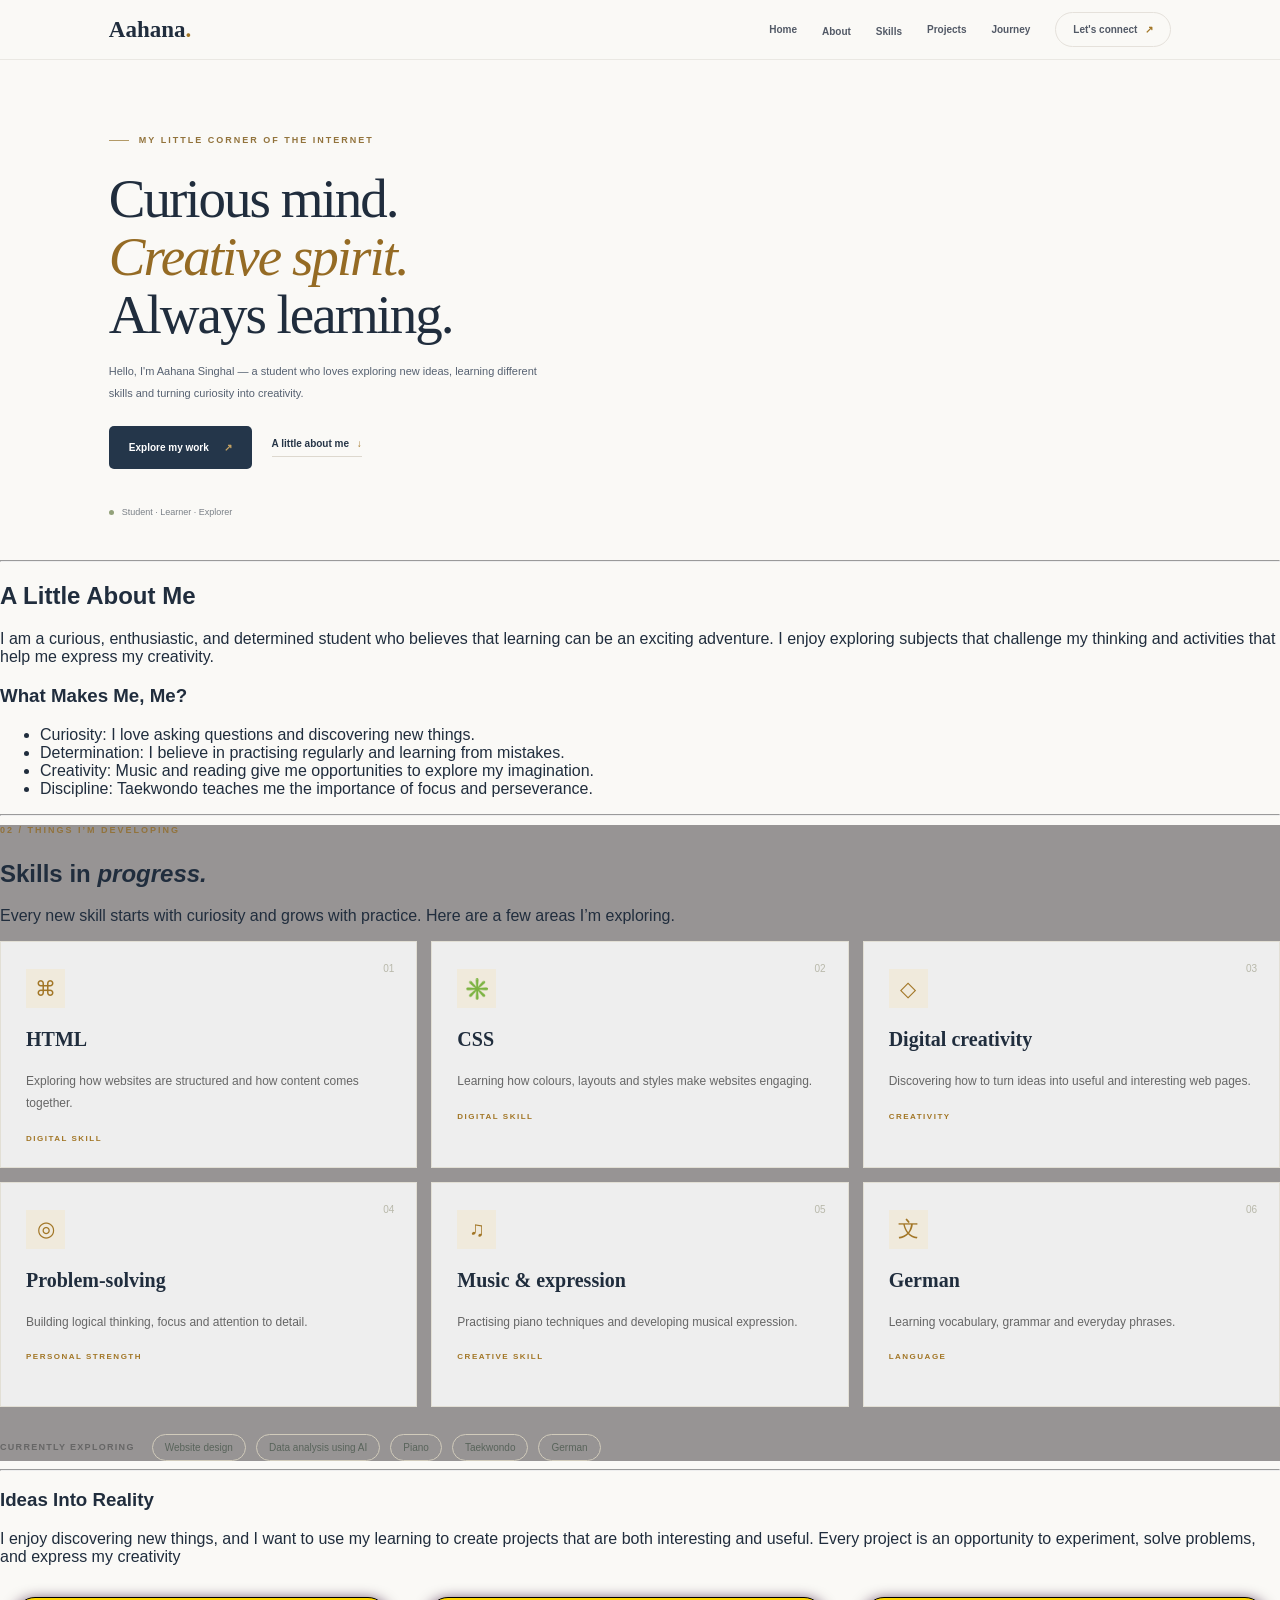
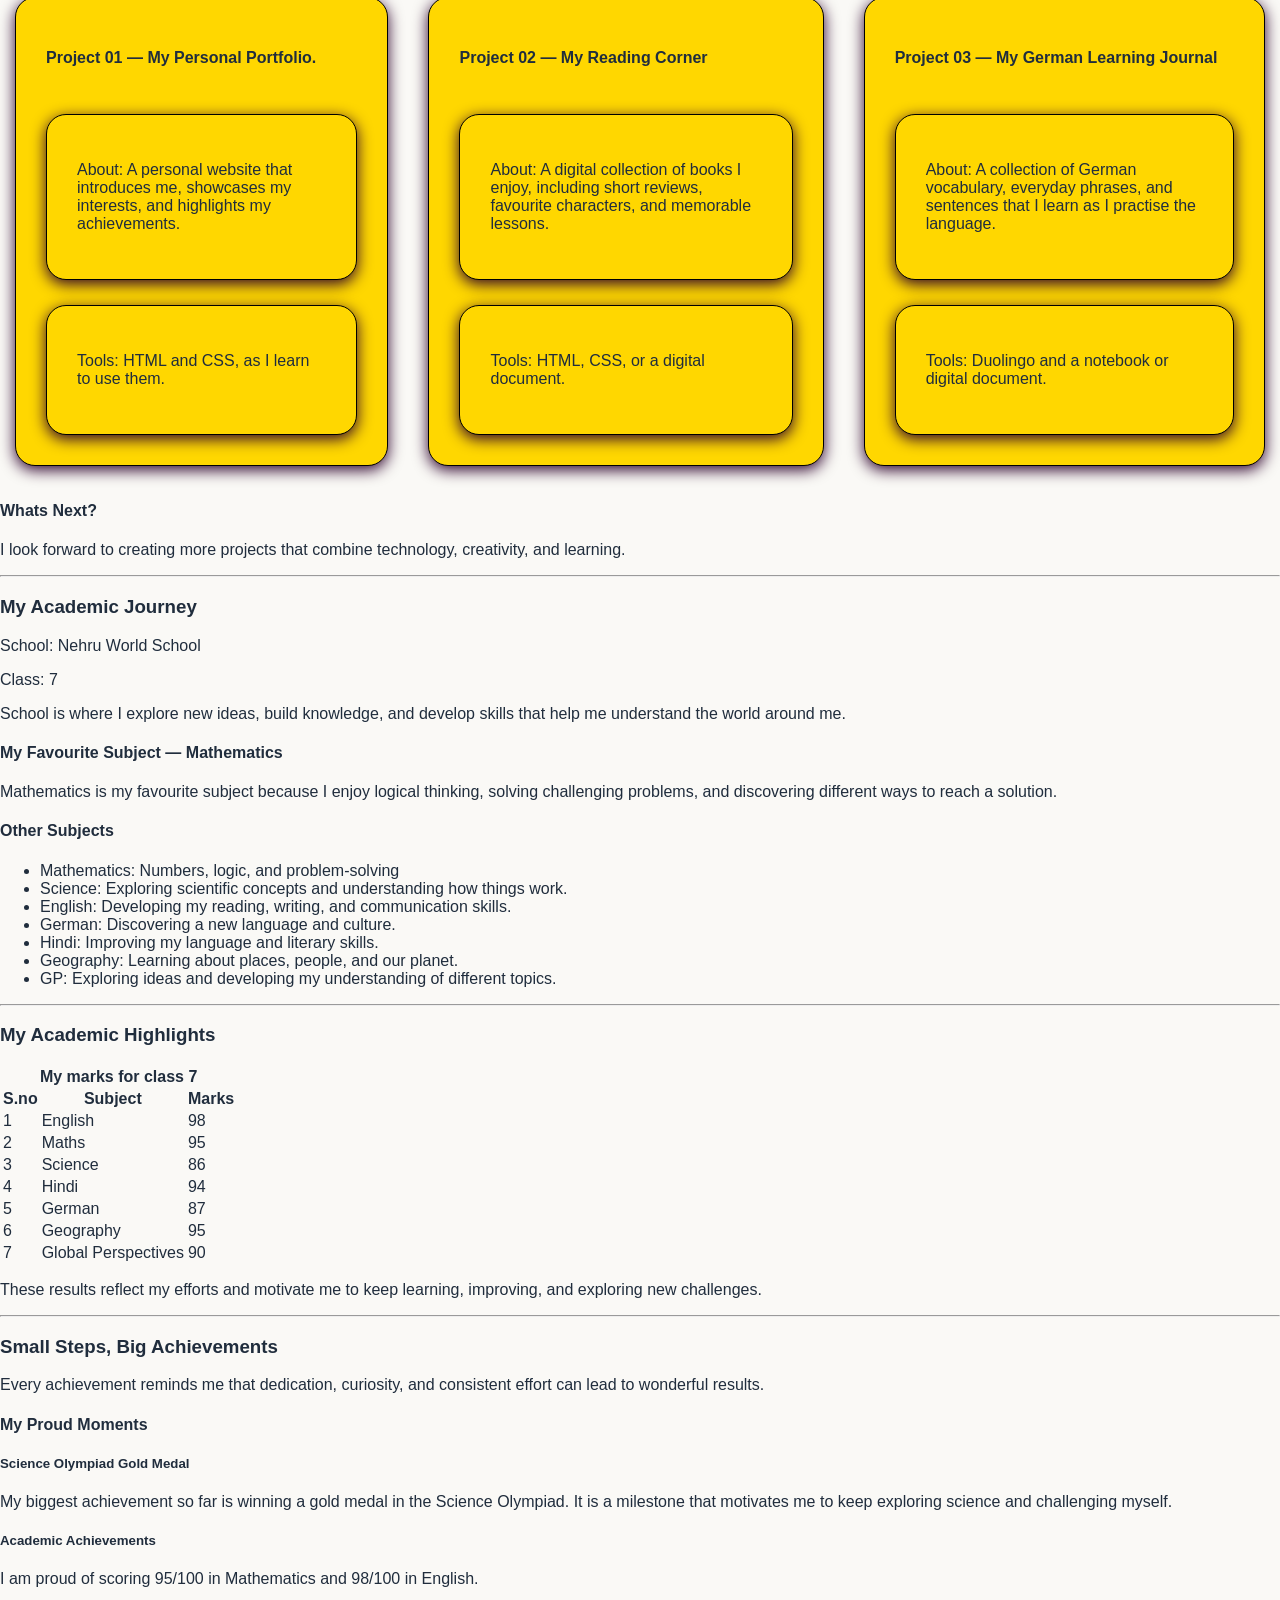
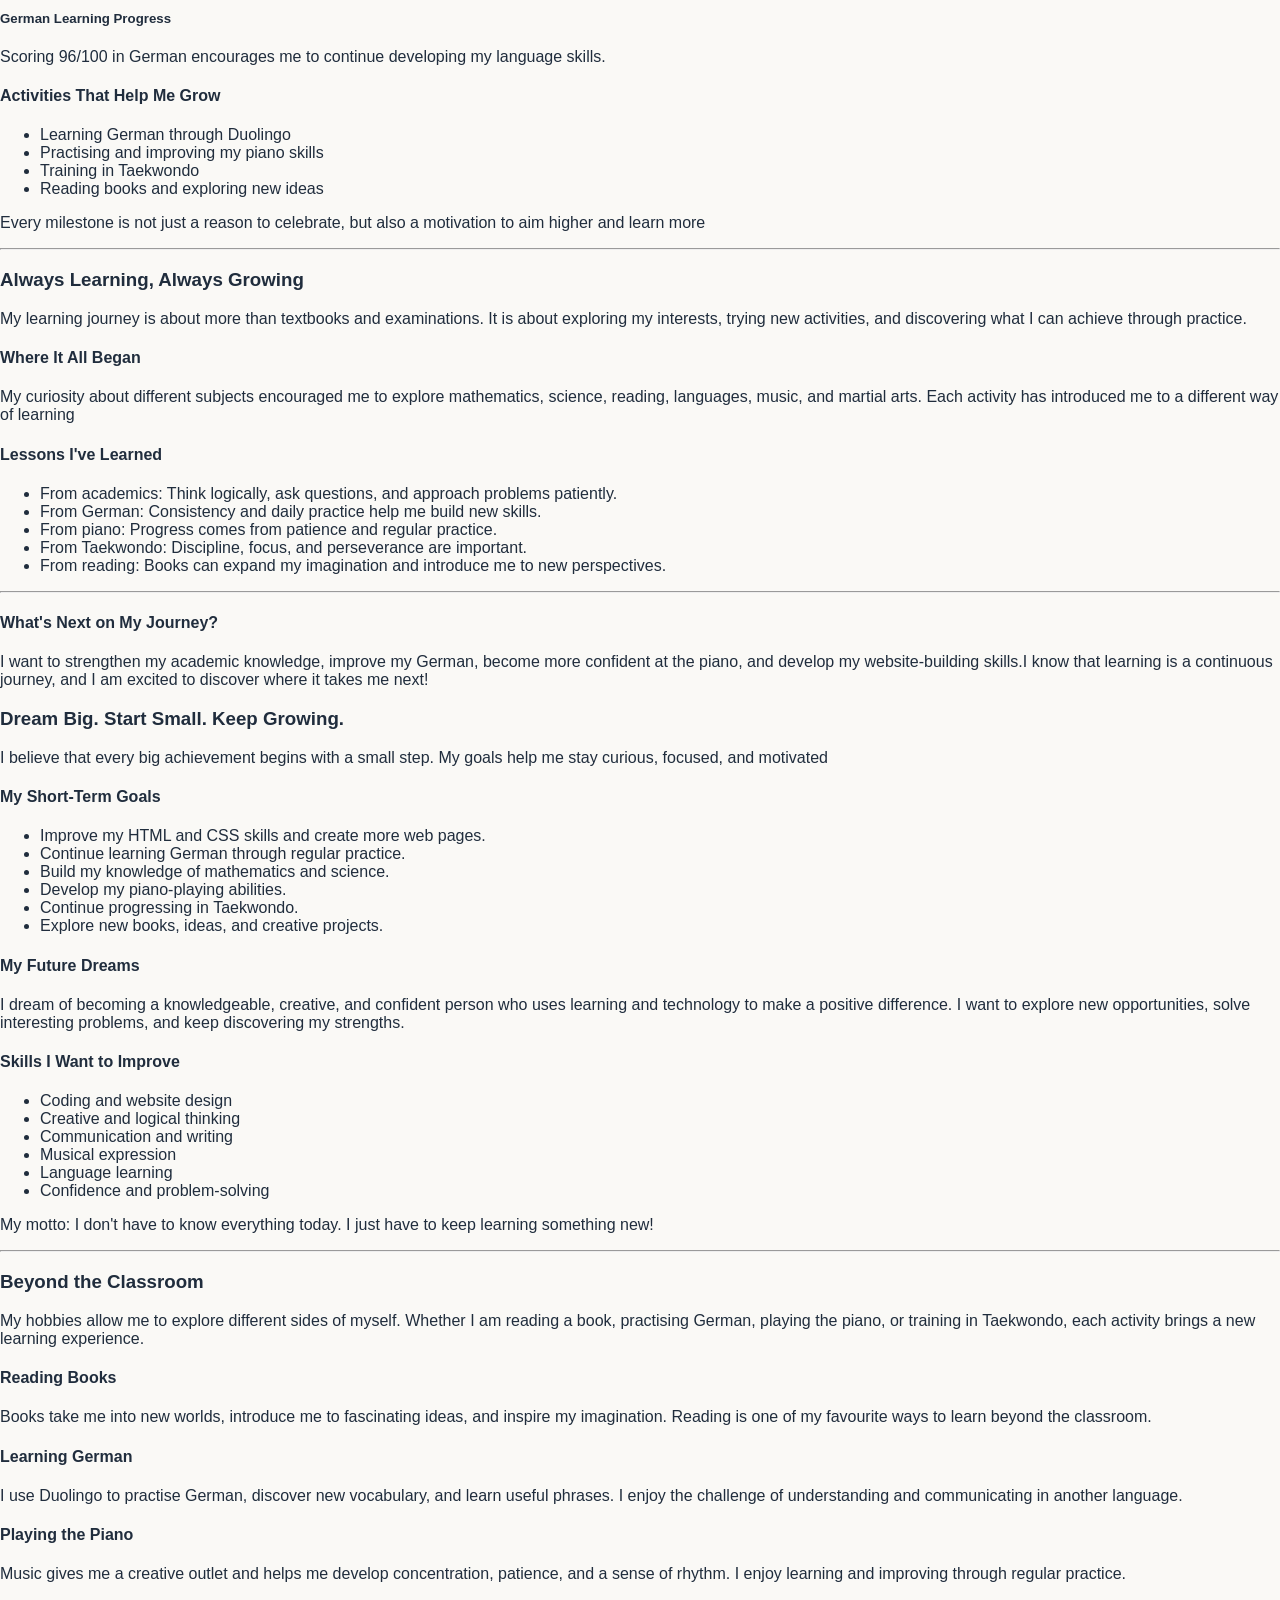
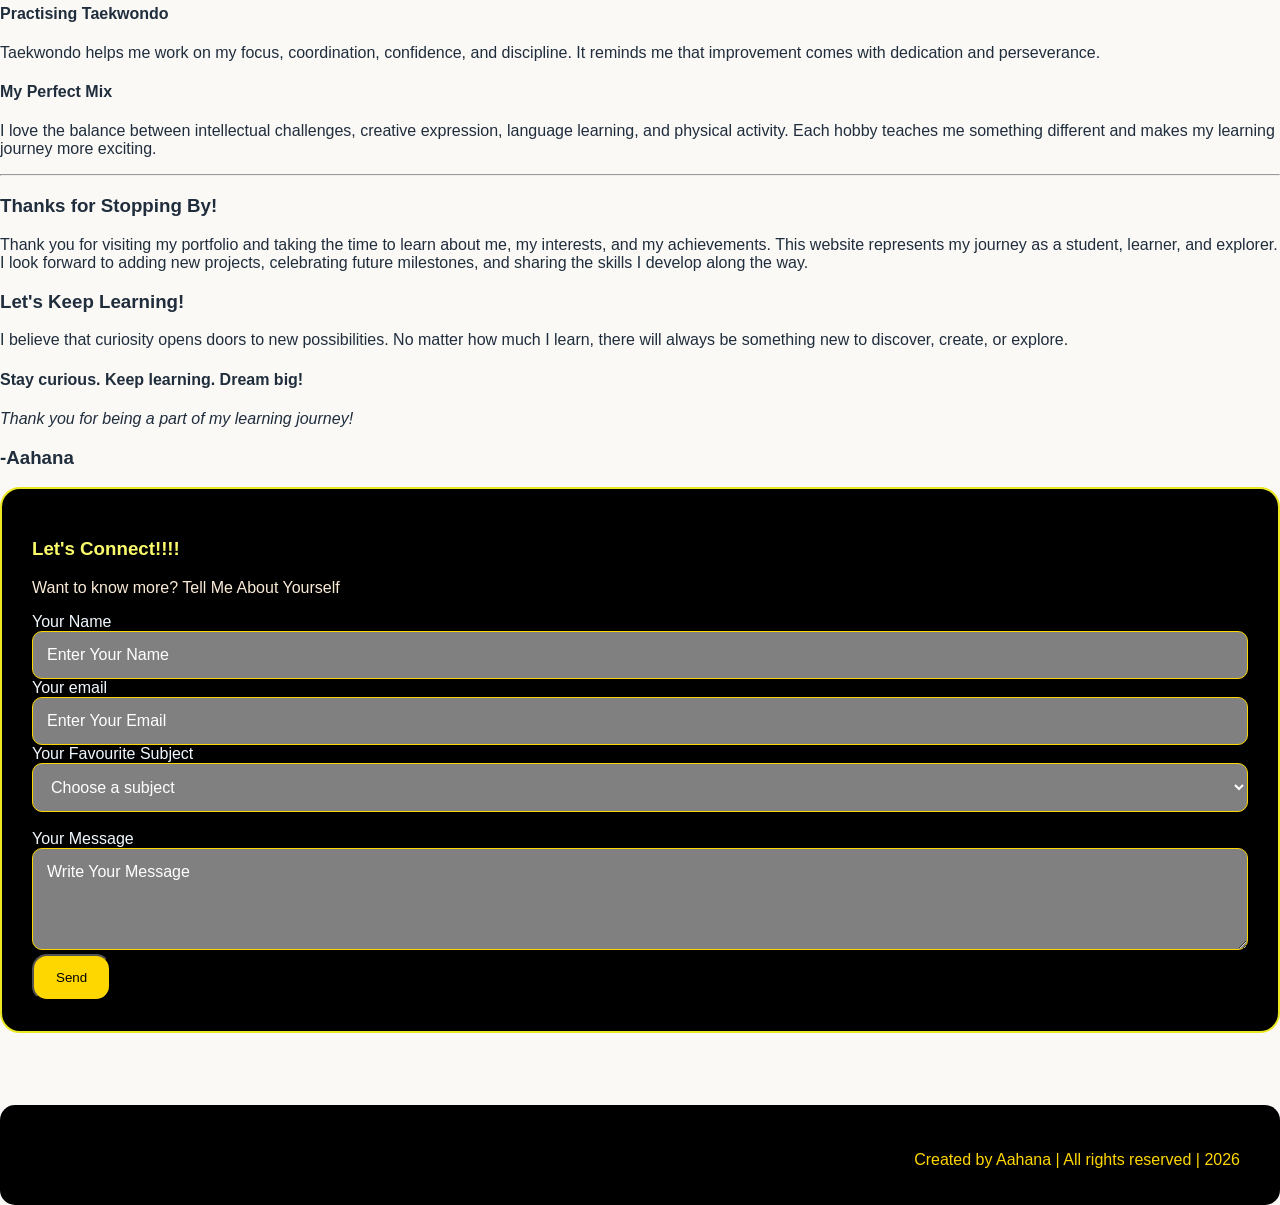
==== index.html @ a73685f1 "-" ====
<!DOCTYPE html>
<html lang="en">
 <head>
  <meta charset="utf-8"/>
  <meta content="width=device-width, initial-scale=1.0" name="viewport"/>
  <title>
   My Portfolio
  </title>
  <link href="style.css" rel="stylesheet"/>
 </head>
 <body>
  <!-- ================= NAVBAR ================= -->
  <nav class="navbar">
    <div class="navbar-name">Aahana<span>.</span></div>

    <div class="navbar-links">
      <a href="#home">Home</a>

      <!-- About dropdown -->
      <div class="dropdown">
        <a href="#about" class="dropbtn">About</a>
        <div class="dropdown-content">
          <a href="#about">About Me</a>
          <a href="#school">My School</a>
          <a href="#hobbies">My Hobbies</a>
        </div>
      </div>

      <!-- Skills dropdown -->
      <div class="dropdown">
        <a href="#skills" class="dropbtn">Skills</a>
        <div class="dropdown-content">
          <a href="#skills">My Skills</a>
          <a href="#marks">My Marks</a>
          <a href="#achievements">Achievements</a>
          <a href="#journey">My Journey</a>
        </div>
      </div>

      <a href="#projects">Projects</a>
      <a href="#journey">Journey</a>
      <a href="#contact" class="connect-btn">Let's connect <span>↗</span></a>
    </div>
  </nav>

  <!-- ================= HERO SECTION ================= -->
  <section class="hero" id="home">
    <!-- Hero section left: introduction and buttons -->
    <div class="hero-content">
      <div class="eyebrow"><span class="line"></span> MY LITTLE CORNER OF THE INTERNET</div>
      <h1>Curious mind.<br><span>Creative spirit.</span><br>Always learning.</h1>
      <p class="intro-text">Hello, I'm Aahana Singhal — a student who loves exploring new ideas, learning different skills and turning curiosity into creativity.</p>
      <div class="hero-buttons">
        <a href="#projects" class="primary-btn">Explore my work <span>↗</span></a>
        <a href="#about" class="secondary-btn">A little about me <span>↓</span></a>
      </div>
      <div class="hero-footer"><span class="green-dot"></span> Student · Learner · Explorer</div>
    </div>

    <!-- Hero section right: decorative orbital graphic 
    <div class="hero-graphic" aria-label="Decorative learning and creativity graphic">
      <div class="orbit orbit-one"></div>
      <div class="orbit orbit-two"></div>
      <div class="orbit orbit-three"></div>
      <div class="center-circle"><span class="letter">A</span><span class="circle-caption">LEARN · CREATE · GROW</span></div>
      <span class="star star-one">✳</span><span class="star star-two">✧</span>
      <span class="star star-three">✦</span><span class="star star-four">✳</span>
      <div class="floating-label label-one">Stay curious</div>
      <div class="floating-label label-two">Ideas in progress ↗</div>
    </div>-->
  </section>
  <hr/>

  <!--about-->
  <span id="about">
  </span>
  <div class="about me">
   <h2>
    A Little About Me
   </h2>
   <p>
    I am a curious, enthusiastic, and determined student who believes that learning can be an exciting adventure. I enjoy exploring subjects that challenge my thinking and activities that help me express my creativity.
   </p>
   <h3>
    What Makes Me, Me?
   </h3>
   <ul>
    <li>
     Curiosity: I love asking questions and discovering new things.
    </li>
    <li>
     Determination: I believe in practising regularly and learning from mistakes.
    </li>
    <li>
     Creativity: Music and reading give me opportunities to explore my imagination.
    </li>
    <li>
     Discipline: Taekwondo teaches me the importance of focus and perseverance.
    </li>
   </ul>
  </div>
  <hr/>
  <!--  New Skills Part  -->
  <section class="section section-soft" id="skills">
   <div class="container">
    <div class="section-heading">
     <p class="eyebrow">
      02 / THINGS I’M DEVELOPING
     </p>
     <h2>
      Skills in
      <em>
       progress.
      </em>
     </h2>
     <p class="section-intro">
      Every new skill starts with curiosity and grows with practice. Here are a few areas I’m exploring.
     </p>
    </div>
    <div class="skill-grid">
     <article class="skill-card">
      <span class="card-number">
       01
      </span>
      <div class="skill-icon">
       ⌘
      </div>
      <h3>
       HTML
      </h3>
      <p>
       Exploring how websites are structured and how content comes together.
      </p>
      <span class="card-tag">
       DIGITAL SKILL
      </span>
     </article>
     <article class="skill-card">
      <span class="card-number">
       02
      </span>
      <div class="skill-icon">
       ✳️
      </div>
      <h3>
       CSS
      </h3>
      <p>
       Learning how colours, layouts and styles make websites engaging.
      </p>
      <span class="card-tag">
       DIGITAL SKILL
      </span>
     </article>
     <article class="skill-card">
      <span class="card-number">
       03
      </span>
      <div class="skill-icon">
       ◇
      </div>
      <h3>
       Digital creativity
      </h3>
      <p>
       Discovering how to turn ideas into useful and interesting web pages.
      </p>
      <span class="card-tag">
       CREATIVITY
      </span>
     </article>
     <article class="skill-card">
      <span class="card-number">
       04
      </span>
      <div class="skill-icon">
       ◎
      </div>
      <h3>
       Problem-solving
      </h3>
      <p>
       Building logical thinking, focus and attention to detail.
      </p>
      <span class="card-tag">
       PERSONAL STRENGTH
      </span>
     </article>
     <article class="skill-card">
      <span class="card-number">
       05
      </span>
      <div class="skill-icon">
       ♫
      </div>
      <h3>
       Music &amp; expression
      </h3>
      <p>
       Practising piano techniques and developing musical expression.
      </p>
      <span class="card-tag">
       CREATIVE SKILL
      </span>
     </article>
     <article class="skill-card">
      <span class="card-number">
       06
      </span>
      <div class="skill-icon">
       文
      </div>
      <h3>
       German
      </h3>
      <p>
       Learning vocabulary, grammar and everyday phrases.
      </p>
      <span class="card-tag">
       LANGUAGE
      </span>
     </article>
    </div>
    <div class="currently-learning">
     <span class="learning-label">
      CURRENTLY EXPLORING
     </span>
     <span>
      Website design
     </span>
     <span>
      Data analysis using AI
     </span>
     <span>
      Piano
     </span>
     <span>
      Taekwondo
     </span>
     <span>
      German
     </span>
    </div>
   </div>
  </section>
  <hr/>
  <!--projects-->
  <span id="projects">
  </span>
  <h3>
   Ideas Into Reality
  </h3>
  <p>
   I enjoy discovering new things, and I want to use my learning to create projects that are both interesting and useful. Every project is an opportunity to experiment, solve problems, and express my creativity
  </p>
  <section class="cards">
   <div class="card">
    <h4>
     Project 01 — My Personal Portfolio.
    </h4>
    <div class="card">
     <p>
      About: A personal website that introduces me, showcases my interests, and highlights my achievements.
     </p>
    </div>
    <div class="card">
     <p>
      Tools: HTML and CSS, as I learn to use them.
     </p>
    </div>
   </div>
   <div class="card">
    <h4>
     Project 02 — My Reading Corner
    </h4>
    <div class="card">
     <p>
      About: A digital collection of books I enjoy, including short reviews, favourite characters, and memorable lessons.
     </p>
    </div>
    <div class="card">
     <p>
      Tools: HTML, CSS, or a digital document.
     </p>
    </div>
   </div>
   <div class="card">
    <h4>
     Project 03 — My German Learning Journal
    </h4>
    <div class="card">
     <p>
      About: A collection of German vocabulary, everyday phrases, and sentences that I learn as I practise the language.
     </p>
    </div>
    <div class="card">
     <p>
      Tools: Duolingo and a notebook or digital document.
     </p>
    </div>
   </div>
  </section>
  <h4>
   Whats Next?
  </h4>
  <p>
   I look forward to creating more projects that combine technology, creativity, and learning.
  </p>
  <hr/>
  <!--academics-->
  <span id="school">
  </span>
  <h3>
   My Academic Journey
  </h3>
  <p>
   School: Nehru World School
  </p>
  <p>
   Class: 7
  </p>
  <p>
   School is where I explore new ideas, build knowledge, and develop skills that help me understand the world around me.
  </p>
  <h4>
   My Favourite Subject — Mathematics
  </h4>
  <p>
   Mathematics is my favourite subject because I enjoy logical thinking, solving challenging problems, and discovering different ways to reach a solution.
  </p>
  <h4>
   Other Subjects
  </h4>
  <ul>
   <li>
    Mathematics: Numbers, logic, and problem-solving
   </li>
   <li>
    Science: Exploring scientific concepts and understanding how things work.
   </li>
   <li>
    English: Developing my reading, writing, and communication skills.
   </li>
   <li>
    German: Discovering a new language and culture.
   </li>
   <li>
    Hindi: Improving my language and literary skills.
   </li>
   <li>
    Geography: Learning about places, people, and our planet.
   </li>
   <li>
    GP: Exploring ideas and developing my understanding of different topics.
   </li>
  </ul>
  <hr/>
  <!-- My marks table-->
  <span id="marks">
  </span>
  <h3>
   My Academic Highlights
  </h3>
  <table *border*="50">
   <tr>
    <th colspan="3">
     My marks for class 7
    </th>
   </tr>
   <tr>
    <th>
     S.no
    </th>
    <th>
     Subject
    </th>
    <th>
     Marks
    </th>
   </tr>
   <tr>
    <td>
     1
    </td>
    <td>
     English
    </td>
    <td>
     98
    </td>
   </tr>
   <tr>
    <td>
     2
    </td>
    <td>
     Maths
    </td>
    <td>
     95
    </td>
   </tr>
   <tr>
    <td>
     3
    </td>
    <td>
     Science
    </td>
    <td>
     86
    </td>
   </tr>
   <tr>
    <td>
     4
    </td>
    <td>
     Hindi
    </td>
    <td>
     94
    </td>
   </tr>
   <tr>
    <td>
     5
    </td>
    <td>
     German
    </td>
    <td>
     87
    </td>
   </tr>
   <tr>
    <td>
     6
    </td>
    <td>
     Geography
    </td>
    <td>
     95
    </td>
   </tr>
   <tr>
    <td>
     7
    </td>
    <td>
     Global Perspectives
    </td>
    <td>
     90
    </td>
   </tr>
  </table>
  <p>
   These results reflect my efforts and motivate me to keep learning, improving, and exploring new challenges.
  </p>
  <hr/>
  <!--achievments-->
  <div class="achievement">
   <span id="achievements">
   </span>
   <h3>
    Small Steps, Big Achievements
   </h3>
   <p>
    Every achievement reminds me that dedication, curiosity, and consistent effort can lead to wonderful results.
   </p>
   <h4>
    My Proud Moments
   </h4>
   <h5>
    Science Olympiad Gold Medal
   </h5>
   <p>
    My biggest achievement so far is winning a gold medal in the Science Olympiad. It is a milestone that motivates me to keep exploring science and challenging myself.
   </p>
   <h5>
    Academic Achievements
   </h5>
   <p>
    I am proud of scoring 95/100 in Mathematics and 98/100 in English.
   </p>
   <h5>
    German Learning Progress
   </h5>
   <p>
    Scoring 96/100 in German encourages me to continue developing my language skills.
   </p>
   <h4>
    Activities That Help Me Grow
   </h4>
   <ul>
    <li>
     Learning German through Duolingo
    </li>
    <li>
     Practising and improving my piano skills
    </li>
    <li>
     Training in Taekwondo
    </li>
    <li>
     Reading books and exploring new ideas
    </li>
   </ul>
   <p>
    Every milestone is not just a reason to celebrate, but also a motivation to aim higher and learn more
   </p>
  </div>
  <hr/>
  <!--journey-->
  <span id="journey">
  </span>
  <h3>
   Always Learning, Always Growing
  </h3>
  <p>
   My learning journey is about more than textbooks and examinations. It is about exploring my interests, trying new activities, and discovering what I can achieve through practice.
  </p>
  <h4>
   Where It All Began
  </h4>
  <p>
   My curiosity about different subjects encouraged me to explore mathematics, science, reading, languages, music, and martial arts. Each activity has introduced me to a different way of learning
  </p>
  <h4>
   Lessons I've Learned
  </h4>
  <ul>
   <li>
    From academics: Think logically, ask questions, and approach problems patiently.
   </li>
   <li>
    From German: Consistency and daily practice help me build new skills.
   </li>
   <li>
    From piano: Progress comes from patience and regular practice.
   </li>
   <li>
    From Taekwondo: Discipline, focus, and perseverance are important.
   </li>
   <li>
    From reading: Books can expand my imagination and introduce me to new perspectives.
   </li>
  </ul>
  <hr/>
  <!--goals-->
  <span id="goals">
  </span>
  <h4>
   What's Next on My Journey?
  </h4>
  <p>
   I want to strengthen my academic knowledge, improve my German, become more confident at the piano, and develop my website-building skills.I know that learning is a continuous journey, and I am excited to discover where it takes me next!
  </p>
  <h3>
   Dream Big. Start Small. Keep Growing.
  </h3>
  <p>
   I believe that every big achievement begins with a small step. My goals help me stay curious, focused, and motivated
  </p>
  <h4>
   My Short-Term Goals
  </h4>
  <ul>
   <li>
    Improve my HTML and CSS skills and create more web pages.
   </li>
   <li>
    Continue learning German through regular practice.
   </li>
   <li>
    Build my knowledge of mathematics and science.
   </li>
   <li>
    Develop my piano-playing abilities.
   </li>
   <li>
    Continue progressing in Taekwondo.
   </li>
   <li>
    Explore new books, ideas, and creative projects.
   </li>
  </ul>
  <h4>
   My Future Dreams
  </h4>
  <p>
   I dream of becoming a knowledgeable, creative, and confident person who uses learning and technology to make a positive difference. I want to explore new opportunities, solve interesting problems, and keep discovering my strengths.
  </p>
  <h4>
   Skills I Want to Improve
  </h4>
  <ul>
   <li>
    Coding and website design
   </li>
   <li>
    Creative and logical thinking
   </li>
   <li>
    Communication and writing
   </li>
   <li>
    Musical expression
   </li>
   <li>
    Language learning
   </li>
   <li>
    Confidence and problem-solving
   </li>
  </ul>
  <p>
   My motto: I don't have to know everything today. I just have to keep learning something new!
  </p>
  <hr/>
  <!--hobbies-->
  <span id="hobbies">
  </span>
  <h3>
   Beyond the Classroom
  </h3>
  <p>
   My hobbies allow me to explore different sides of myself. Whether I am reading a book, practising German, playing the piano, or training in Taekwondo, each activity brings a new learning experience.
  </p>
  <h4>
   Reading Books
  </h4>
  <p>
   Books take me into new worlds, introduce me to fascinating ideas, and inspire my imagination. Reading is one of my favourite ways to learn beyond the classroom.
  </p>
  <h4>
   Learning German
  </h4>
  <p>
   I use Duolingo to practise German, discover new vocabulary, and learn useful phrases. I enjoy the challenge of understanding and communicating in another language.
  </p>
  <h4>
   Playing the Piano
  </h4>
  <p>
   Music gives me a creative outlet and helps me develop concentration, patience, and a sense of rhythm. I enjoy learning and improving through regular practice.
  </p>
  <h4>
   Practising Taekwondo
  </h4>
  <p>
   Taekwondo helps me work on my focus, coordination, confidence, and discipline. It reminds me that improvement comes with dedication and perseverance.
  </p>
  <h4>
   My Perfect Mix
  </h4>
  <p>
   I love the balance between intellectual challenges, creative expression, language learning, and physical activity. Each hobby teaches me something different and makes my learning journey more exciting.
  </p>
  <hr/>
  <!--thanks-->
  <h3>
   Thanks for Stopping By!
  </h3>
  <p>
   Thank you for visiting my portfolio and taking the time to learn about me, my interests, and my achievements.

This website represents my journey as a student, learner, and explorer. I look forward to adding new projects, celebrating future milestones, and sharing the skills I develop along the way.
  </p>
  <h3>
   Let's Keep Learning!
  </h3>
  <p>
   I believe that curiosity opens doors to new possibilities. No matter how much I learn, there will always be something new to discover, create, or explore.
  </p>
  <h4>
   Stay curious. Keep learning. Dream big!
  </h4>
  <p>
   <i>
    Thank you for being a part of my learning journey!
   </i>
  </p>
  <h3>
   <b>
    -Aahana
   </b>
  </h3>
  <!--

\=====================================

Contacts

\=====================================

\-->
  <section class="contact" id="contact">
   <h3>
    Let's Connect!!!!
   </h3>
   <p>
    Want to know more? Tell Me About Yourself
   </p>
   <form id="contact-form">
    <label for="name">
     Your Name
    </label>
    <input id="name" name="name" placeholder="Enter Your Name" required="" type="text"/>
    <label for="email">
     Your email
    </label>
    <input id="email" name="email" placeholder="Enter Your Email" required="" type="email"/>
    <label for="subject">
     Your Favourite Subject
    </label>
    <select id="subject" name="subject" required="">
     <option value="">
      Choose a subject
     </option>
     <option value="maths">
      Maths
     </option>
     <option value="science">
      Science
     </option>
     <option value="history">
      History
     </option>
     <option value="english">
      English
     </option>
    </select>
    <br/>
    <br/>
    <label for="message">
     Your Message
    </label>
    <textarea id="message" name="message" placeholder="Write Your Message" required="" rows="4"></textarea>
    <button type="submit">
     Send
    </button>
   </form>
  </section>
  <br/>
  <br/>
  <br/>
  <br/>
  <footer class="site-footer">
   <hr color="black"/>
   <p>
    Created by Aahana | All rights reserved | 2026
   </p>
  </footer>
 </body>
</html>
---- style.css ----
/* =========================================
   1. ROOT VARIABLES
   Used throughout the website
   ========================================= */
:root {
    --paper-deep: #979494;
    --white: #eeeeee;
    --gold: #a27626;
    --muted: #666666;
    --serif: Georgia, serif;
}

/* =========================================
   2. GENERAL PAGE STYLING
   HTML: <body>
   ========================================= */
* { box-sizing: border-box; }
html { scroll-behavior: smooth; }
body {
    margin: 0;
    background-color: #faf9f6;
    color: #202d3d;
    font-family: Arial, sans-serif;
}

/* =========================================
   3. NAVBAR
   HTML: <nav class="navbar">
   ========================================= */
.navbar {
    height: 60px;
    padding: 0 8.5%;
    display: flex;
    align-items: center;
    justify-content: space-between;
    background: #faf9f6;
    border-bottom: 1px solid #eae8e3;
    position: sticky;
    top: 0;
    z-index: 1000;
}

.navbar-name {
    color: #202d3d;
    font-family: Georgia, serif;
    font-size: 23px;
    font-weight: bold;
}
.navbar-name span { color: var(--gold); }
.navbar-links {
    display: flex;
    align-items: center;
    gap: 25px;
}
.navbar-links a {
    color: #525966;
    font-size: 10px;
    font-weight: bold;
    text-decoration: none;
    transition: color .3s ease;
}
.navbar-links a:hover { color: var(--gold); }
.connect-btn {
    border: 1px solid #e5e1db;
    padding: 11px 17px;
    border-radius: 30px;
}
.connect-btn span { color: var(--gold); margin-left: 5px; }

/* =========================================
   4. DROPDOWN MENU
   HTML: <div class="dropdown"> inside navbar
   ========================================= */
.dropdown { position: relative; }
.dropdown-content {
    display: none;
    position: absolute;
    top: 100%;
    left: 0;
    min-width: 160px;
    background: #faf9f6;
    color: #525966;
    border: 1px solid #e5e1db;
    border-radius: 10px;
    box-shadow: 0 8px 20px rgba(20, 30, 40, .08);
    z-index: 1001;
    text-align: left;
    overflow: hidden;
}
.dropdown-content a {
    display: block;
    padding: 10px 14px;
    color: #525966;
    white-space: nowrap;
    text-decoration: none;
}
.dropdown:hover .dropdown-content,
.dropdown:focus-within .dropdown-content { display: block; }
.dropdown-content a:hover { background: #eeeae2; color: #202d3d; }

/* =========================================
   5. HERO SECTION - LEFT CONTENT
   HTML: <section class="hero"> / .hero-content
   ========================================= */
.hero {
    min-height: 395px;
    padding: 75px 8.5% 35px;
    display: flex;
    align-items: center;
    justify-content: space-between;
    gap: 50px;
}
.hero-content { flex: 1; max-width: 510px; }
.eyebrow {
    display: flex;
    align-items: center;
    gap: 10px;
    margin-bottom: 25px;
    color: #92733c;
    font-size: 9px;
    font-weight: bold;
    letter-spacing: 2px;
}
.line { width: 20px; height: 1px; background: #b39a67; }
.hero h1 {
    margin: 0 0 17px;
    font-family: Georgia, serif;
    font-size: clamp(38px, 5vw, 55px);
    line-height: 1.05;
    letter-spacing: -2px;
    font-weight: normal;
}
.hero h1 span { color: #956b24; font-style: italic; }
.intro-text { max-width: 430px; color: #566171; font-size: 11px; line-height: 2; }
.hero-buttons { display: flex; align-items: center; gap: 20px; margin-top: 22px; }
.primary-btn {
    display: inline-block;
    padding: 16px 20px;
    background: #24364a;
    color: white;
    text-decoration: none;
    border-radius: 5px;
    font-size: 10px;
    font-weight: bold;
    transition: transform .3s ease;
}
.primary-btn:hover { transform: translateY(-3px); }
.primary-btn span { color: #c6a363; margin-left: 12px; }
.secondary-btn {
    color: #263547;
    text-decoration: none;
    font-size: 10px;
    font-weight: bold;
    border-bottom: 1px solid #ddd8ce;
    padding-bottom: 7px;
}
.secondary-btn span { color: #a27626; margin-left: 5px; }
.hero-footer {
    display: flex;
    align-items: center;
    gap: 8px;
    margin-top: 38px;
    color: #7a8087;
    font-size: 9px;
}
.green-dot { width: 5px; height: 5px; background: #92a17a; border-radius: 50%; }

/* =========================================
   6. HERO GRAPHIC - RIGHT SIDE
   HTML: <div class="hero-graphic">
   ========================================= */
.hero-graphic {
    flex: 1;
    max-width: 400px;
    height: 270px;
    position: relative;
    display: flex;
    align-items: center;
    justify-content: center;
    background: linear-gradient(145deg, #eeeeFA, #e5e9f7);
    border: 1px solid #e0e1ef;
    border-radius: 25px;
    overflow: hidden;
}
.orbit { position: absolute; border: 1px solid rgba(120, 122, 170, .25); border-radius: 50%; transform: rotate(-20deg); }
.orbit-one { width: 300px; height: 190px; }
.orbit-two { width: 350px; height: 225px; }
.orbit-three { width: 400px; height: 260px; }
.center-circle {
    width: 142px;
    height: 142px;
    background: #66659a;
    border-radius: 50%;
    display: flex;
    flex-direction: column;
    align-items: center;
    justify-content: center;
    z-index: 2;
}
.letter { color: #f5f2fa; font-family: Georgia, serif; font-size: 75px; line-height: 1; }
.circle-caption { margin-top: 8px; color: #e4e1f5; font-size: 6px; letter-spacing: 2px; }
.star { position: absolute; color: #8885b6; }
.star-one { top: 85px; left: 160px; font-size: 14px; }
.star-two { top: 85px; right: 55px; font-size: 20px; }
.star-three { bottom: 65px; left: 50px; font-size: 13px; }
.star-four { top: 105px; right: 160px; font-size: 12px; }
.floating-label {
    position: absolute;
    z-index: 3;
    padding: 9px 12px;
    background: white;
    color: #384253;
    border-radius: 8px;
    box-shadow: 0 3px 10px rgba(0, 0, 0, .04);
    font-size: 8px;
}
.label-one { top: 42px; left: 15px; transform: rotate(-5deg); }
.label-two { bottom: 42px; right: 10px; transform: rotate(5deg); }

/* =========================================
   7. RESPONSIVE NAVBAR AND HERO
   ========================================= */
@media (max-width: 750px) {
    .navbar { padding: 0 5%; }
    .navbar-links { gap: 12px; }
    .navbar-links a { font-size: 9px; }
    .hero { padding: 50px 5%; gap: 25px; }
    .hero h1 { font-size: 40px; }
    .hero-graphic { max-width: 320px; height: 240px; }
}
@media (max-width: 600px) {
    .navbar { height: auto; padding: 15px 5%; flex-direction: column; gap: 15px; }
    .navbar-links { flex-wrap: wrap; justify-content: center; }
    .hero { flex-direction: column; align-items: stretch; }
    .hero-content { max-width: 100%; }
    .hero-graphic { width: 100%; max-width: 100%; }
    .hero h1 { font-size: 42px; }
}

/* =========================================
   5. PROJECT CARDS
   HTML: <section class="cards"><div class="card">
   ========================================= */
.cards {
    display: flex;
    padding: 15px;
    border-radius: 20px 30px;
    gap: 40px;
}

.card {
    display: flex;
    flex-direction: column;
    gap: 25px;
    background-color: gold;
    padding: 30px;
    align-items: stretch;
    border-radius: 20px;
    border: 1px solid rgb(0, 0, 0);
    box-shadow: 0 4px 15px rgb(44, 1, 42);
    transition: transform 0.5s ease, box-shadow 0.5s ease;
}

/* Project card hover effect */
.card:hover {
    box-shadow: 0 4px 15px rgb(252, 252, 252);
    transform: translateY(-10px);
}

/* =========================================
   6. SKILLS SECTION
   HTML: <section class="section section-soft" id="skills">
   ========================================= */
.section-soft {
    background: var(--paper-deep);
}

/* Skills grid layout */
.skill-grid {
    display: grid;
    grid-template-columns: repeat(3, 1fr);
    gap: 14px;
}

/* Individual skill cards */
.skill-card {
    position: relative;
    background: var(--white);
    border: 1px solid #e2dfd5;
    padding: 27px 25px 24px;
    min-height: 225px;
    transition: transform .25s ease, box-shadow .25s ease;
}

/* Skill and project card hover effects */
.skill-card:hover,
.project-card:hover {
    transform: translateY(-5px);
    box-shadow: 0 15px 35px rgba(23, 35, 33, .08);
}

/* Number displayed on skill cards */
.card-number {
    position: absolute;
    top: 21px;
    right: 22px;
    color: #b8b8aa;
    font-size: 10px;
}

/* Icon inside each skill card */
.skill-icon {
    width: 39px;
    height: 39px;
    display: grid;
    place-items: center;
    background: #f0eadc;
    color: var(--gold);
    font-size: 21px;
    margin-bottom: 19px;
}

/* Skill, project, achievement and hobby headings */
.skill-card h3,
.project-info h3,
.achievement-card h3,
.hobby-item h3 {
    font: 600 20px var(--serif);
}

/* Descriptions inside cards */
.skill-card p,
.project-info > p:not(.project-type),
.achievement-card p,
.hobby-item p {
    color: var(--muted);
    font-size: 12px;
    line-height: 1.8;
    margin-top: 8px;
}

/* Tags and project category labels */
.card-tag,
.project-type {
    display: block;
    color: var(--gold);
    font-size: 8px;
    font-weight: 700;
    letter-spacing: 1.5px;
    margin-top: 19px;
}

/* =========================================
   7. CURRENTLY LEARNING
   HTML: <div class="currently-learning">
   ========================================= */
.currently-learning {
    display: flex;
    align-items: center;
    flex-wrap: wrap;
    gap: 10px;
    margin-top: 27px;
}

/* Currently learning label */
.learning-label {
    font-size: 9px;
    letter-spacing: 1.3px;
    color: var(--muted);
    font-weight: 700;
    margin-right: 7px;
}

/* Individual learning tags */
.currently-learning span:not(.learning-label) {
    background: transparent;
    border: 1px solid #d1cbbb;
    padding: 7px 12px;
    font-size: 10px;
    color: #59645b;
    border-radius: 30px;
}

/* =========================================
   8. CONTACT FORM
   HTML: <section class="contact" id="contact">
   ========================================= */
.contact h3 {
    color: rgb(250, 250, 106);
}

/* Contact form container */
.contact {
    background-color: rgb(0, 0, 0);
    padding: 30px;
    border-radius: 20px;
    border: 2px solid rgb(235, 231, 35);
}

/* Contact form inputs, textarea and dropdown */
.contact input,
.contact textarea,
.contact select {
    width: 100%;
    padding: 14px;
    box-sizing: border-box;
    border-radius: 10px;
    border: 1px solid gold;
    background-color: grey;
    color: rgb(255, 255, 255);
    font: inherit;
}

/* Contact form submit button */
.contact button {
    background-color: gold;
    padding: 14px 22px;
    border-radius: 15px;
    cursor: pointer;
}

/* Contact form labels */
.contact label {
    color: aliceblue;
}

/* Contact form paragraphs */
.contact p {
    color: antiquewhite;
}

/* Focus effect for form fields */
.contact input:focus,
.contact textarea:focus,
.contact select:focus {
    outline: 2px solid gold;
}

/* Placeholder text */
.contact textarea::placeholder,
.contact input::placeholder {
    color: white;
}

/* =========================================
   9. FOOTER
   HTML: <footer class="site-footer">
   ========================================= */
.site-footer {
    color: gold;
    background-color: black;
    text-align: right;
    padding: 20px 40px 20px 20px;
    border-radius: 15px;
}
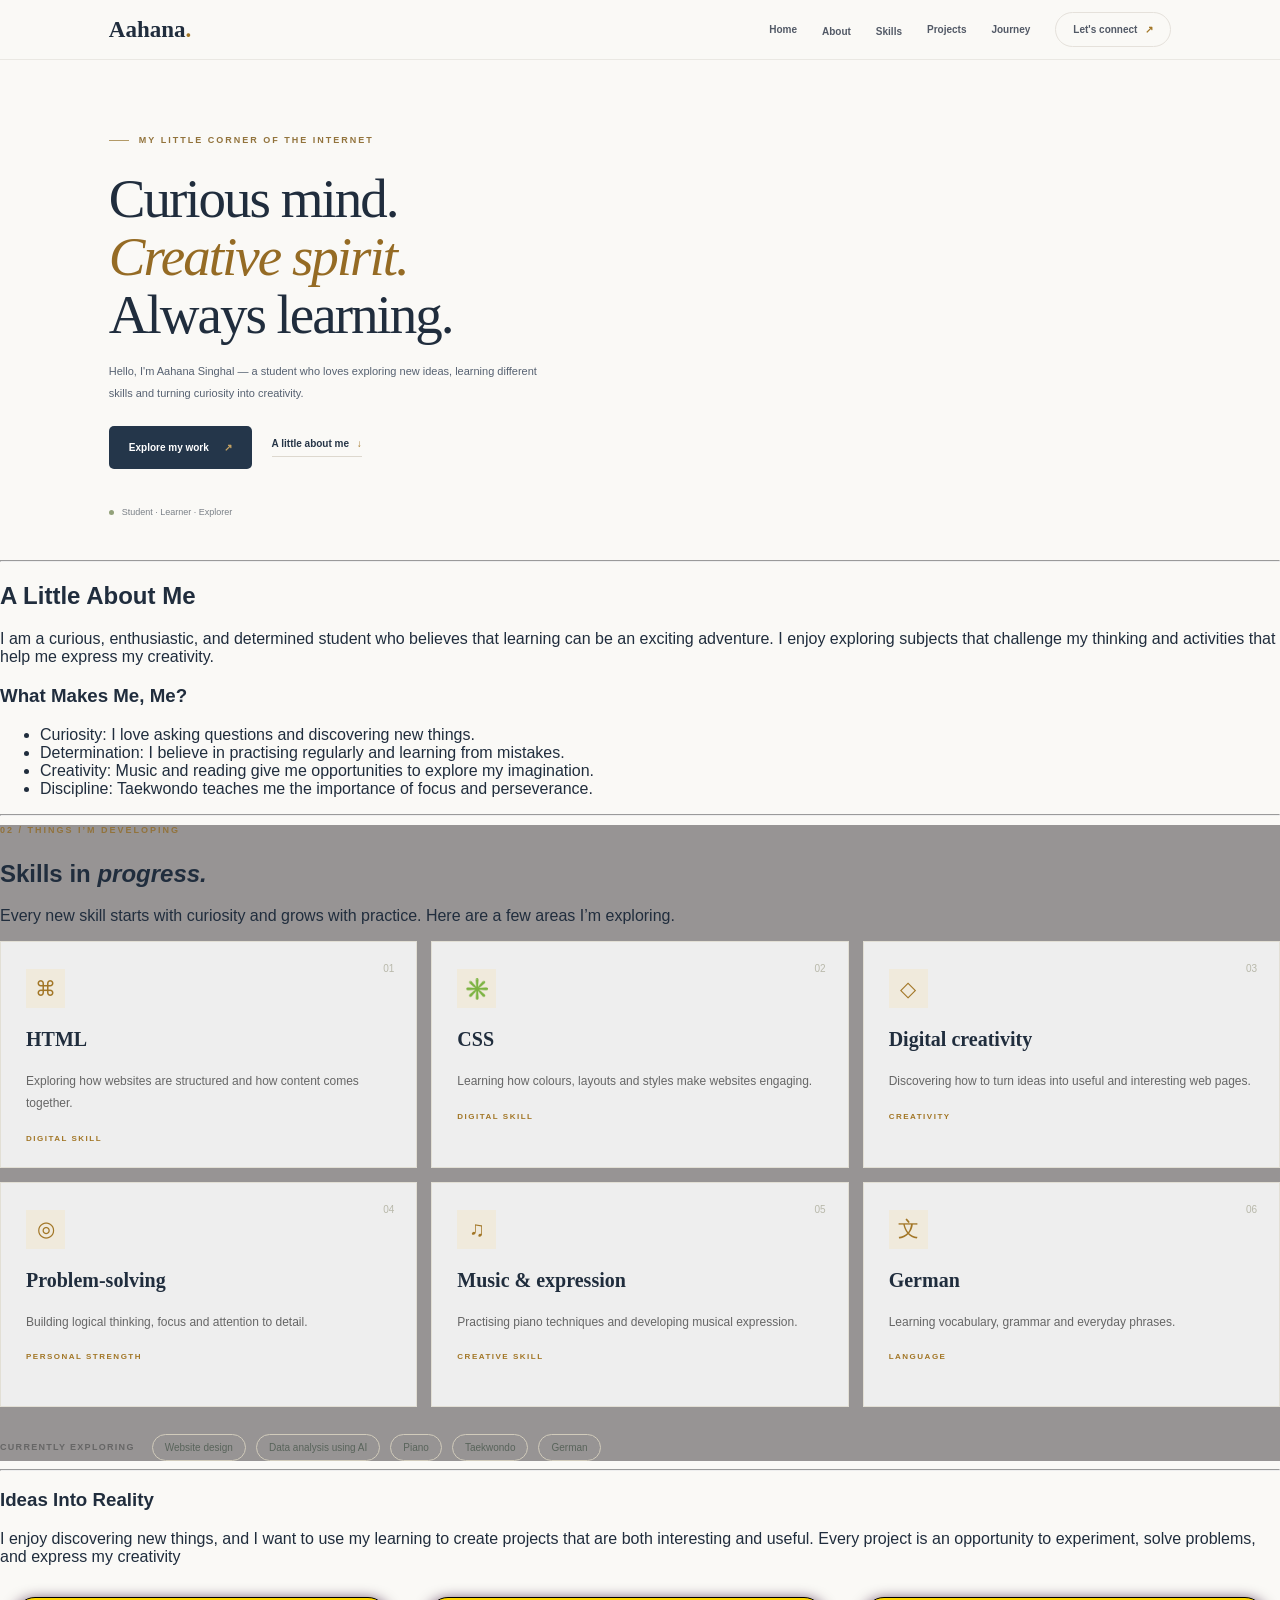
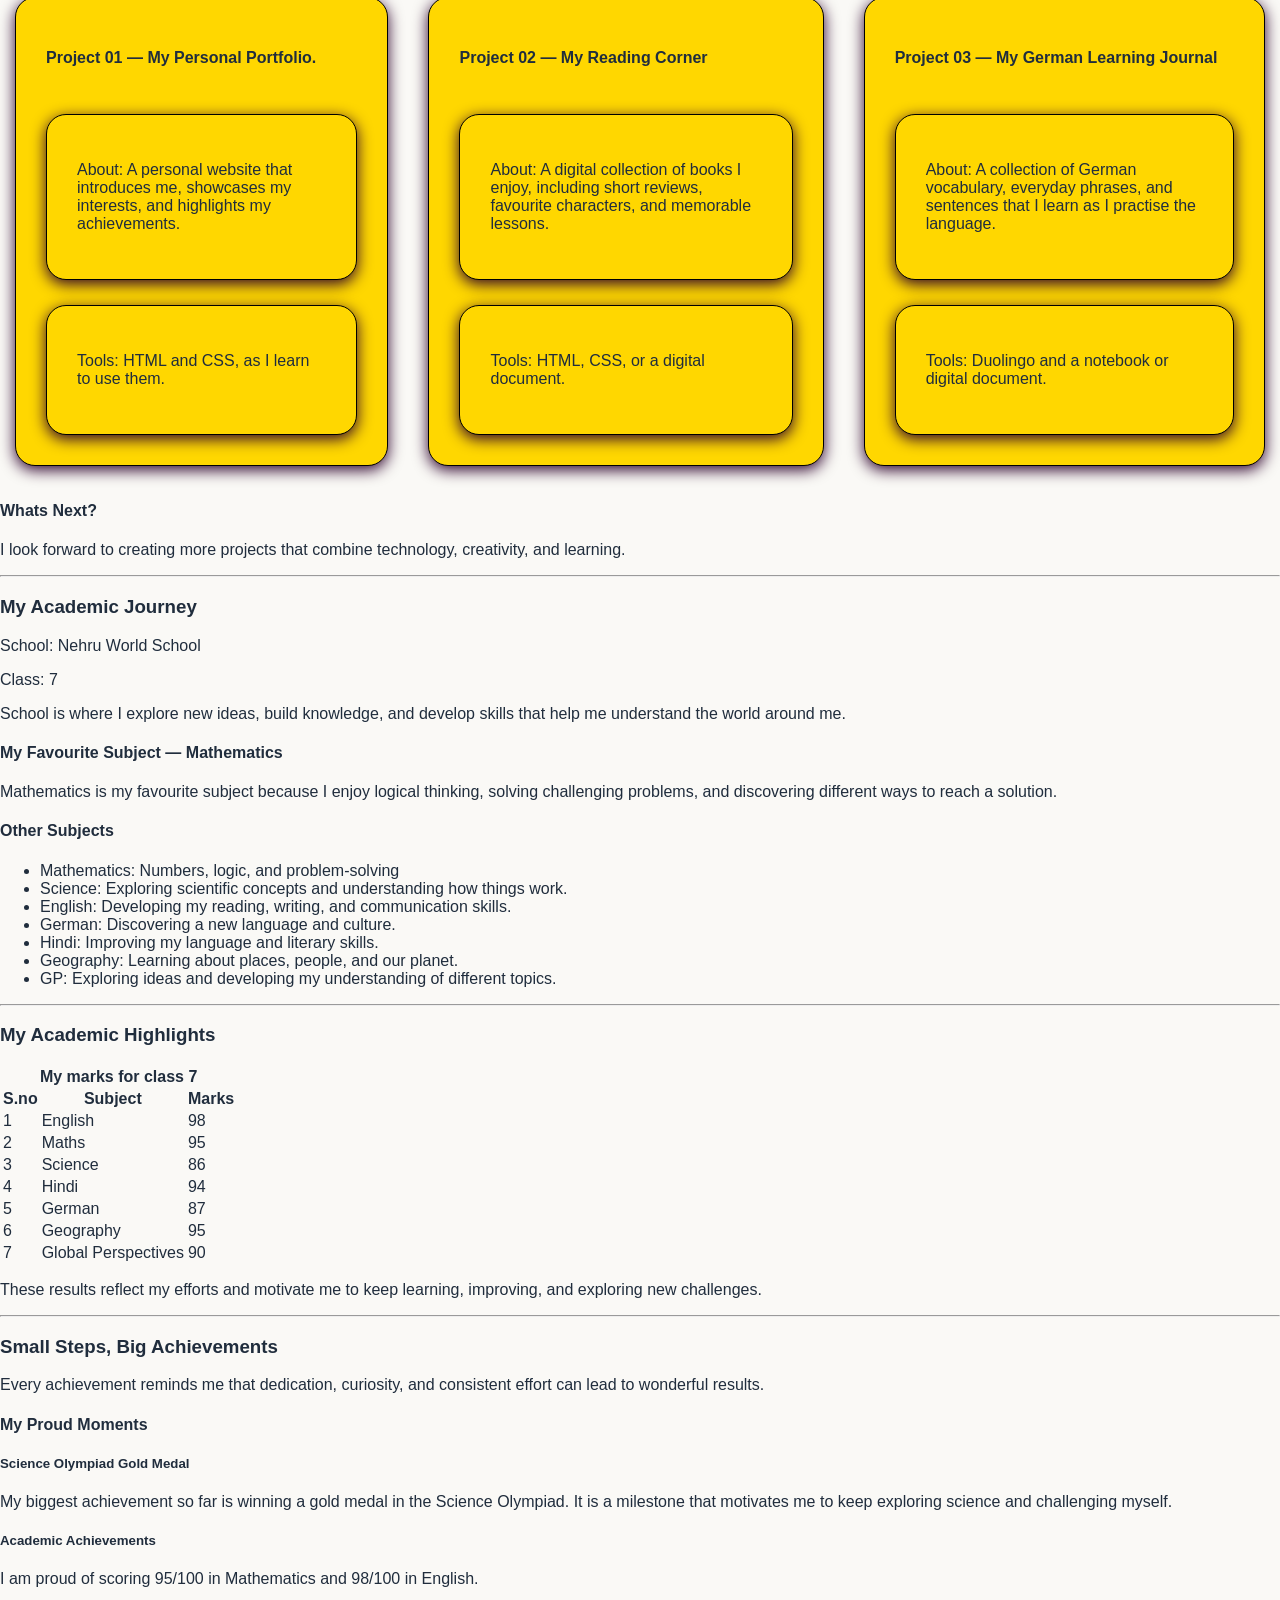
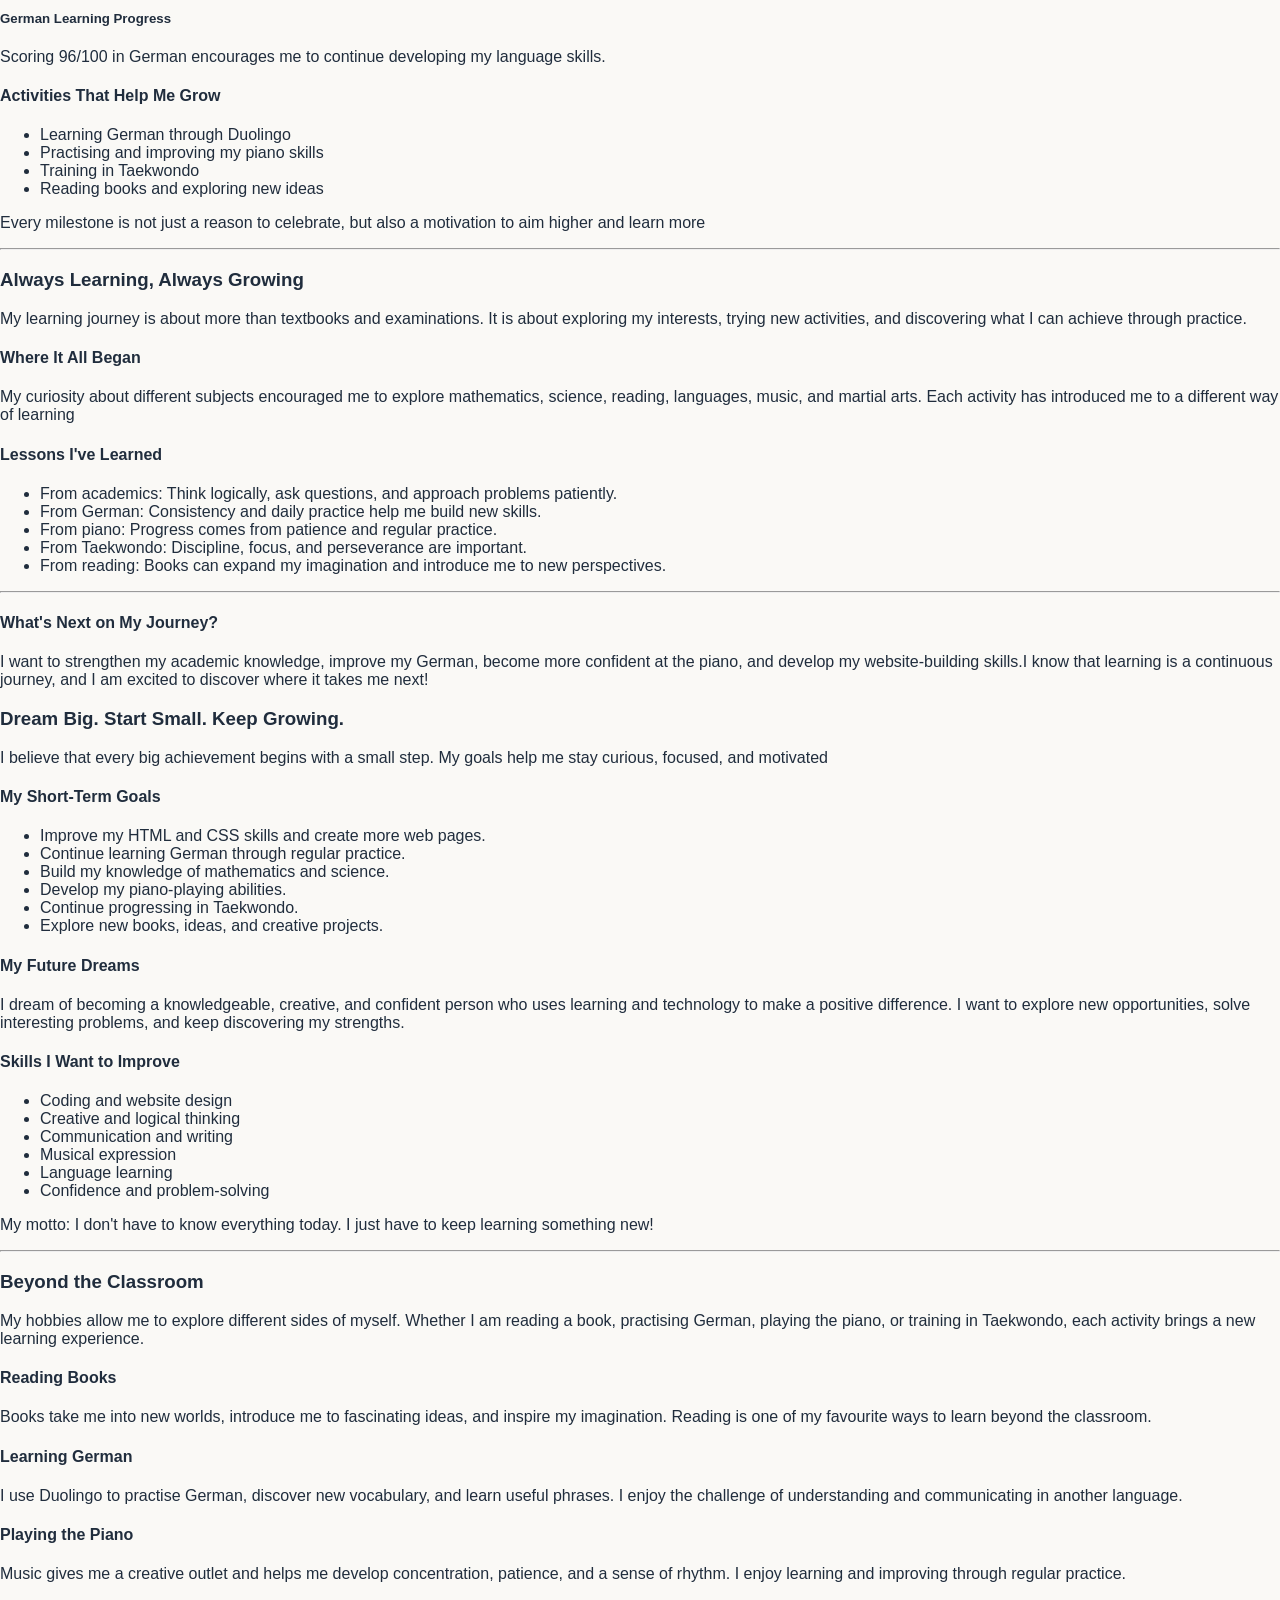
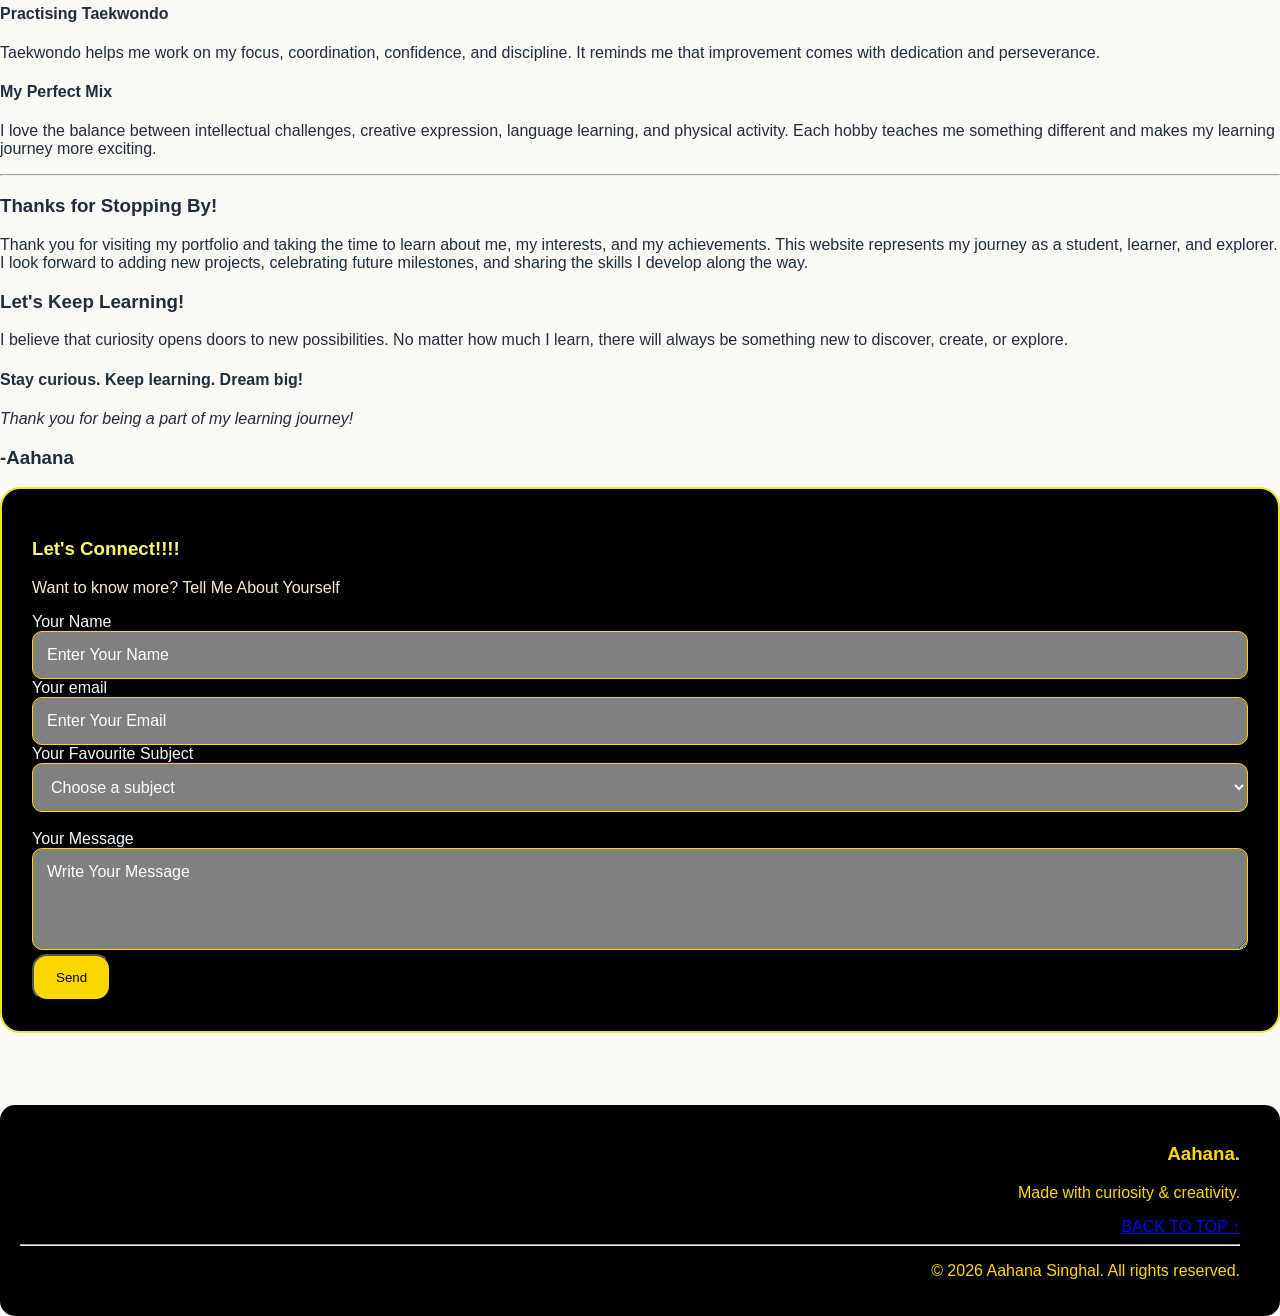
==== commit ae0a226d: "-" ====
--- a/index.html
+++ b/index.html
@@ -749,10 +749,21 @@
   <br/>
   <br/>
   <footer class="site-footer">
-   <hr color="black"/>
-   <p>
-    Created by Aahana | All rights reserved | 2026
-   </p>
-  </footer>
+
+    <div class="footer-top">
+        <h3 class="footer-name">Aahana<span>.</span></h3>
+
+        <p class="footer-message">Made with curiosity & creativity.</p>
+
+        <a href="#home" class="back-to-top">BACK TO TOP ↑</a>
+    </div>
+
+    <hr class="footer-line">
+
+    <p class="copyright">
+        © 2026 Aahana Singhal. All rights reserved.
+    </p>
+
+</footer>
  </body>
 </html>
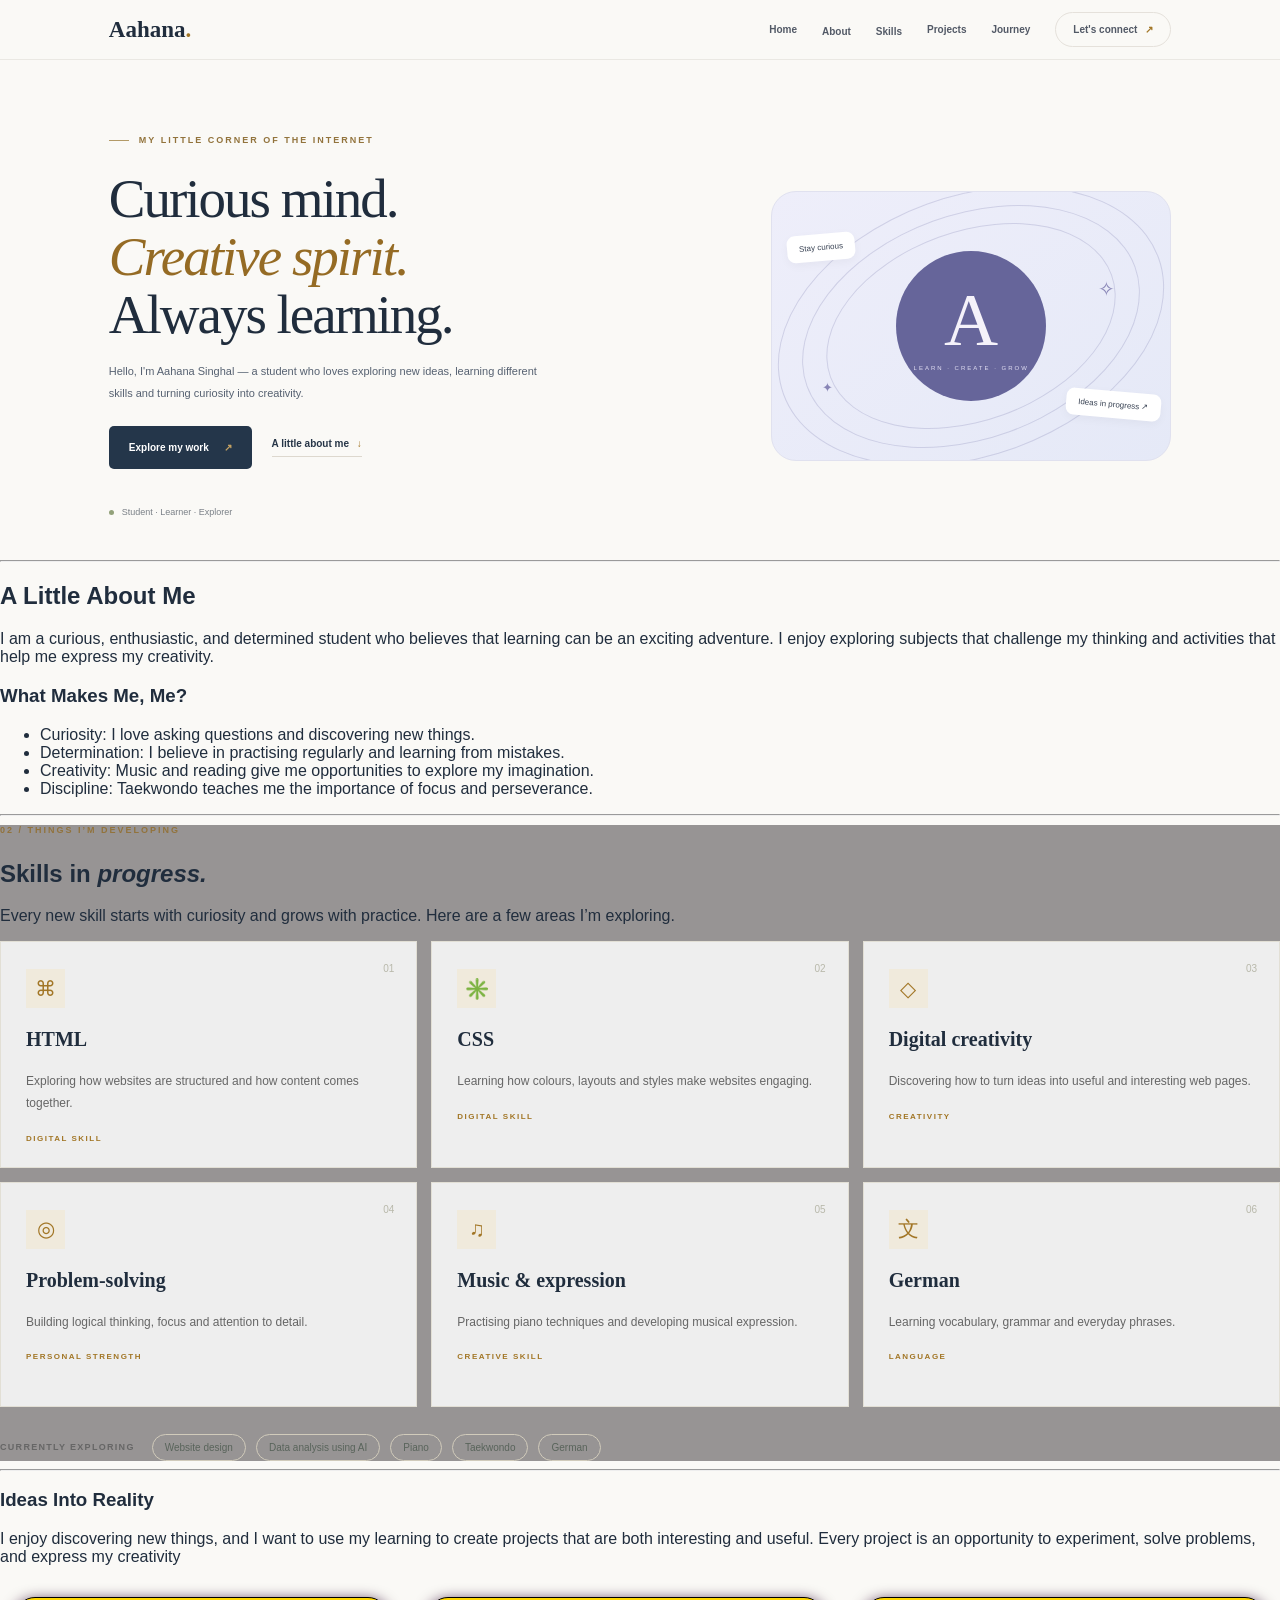
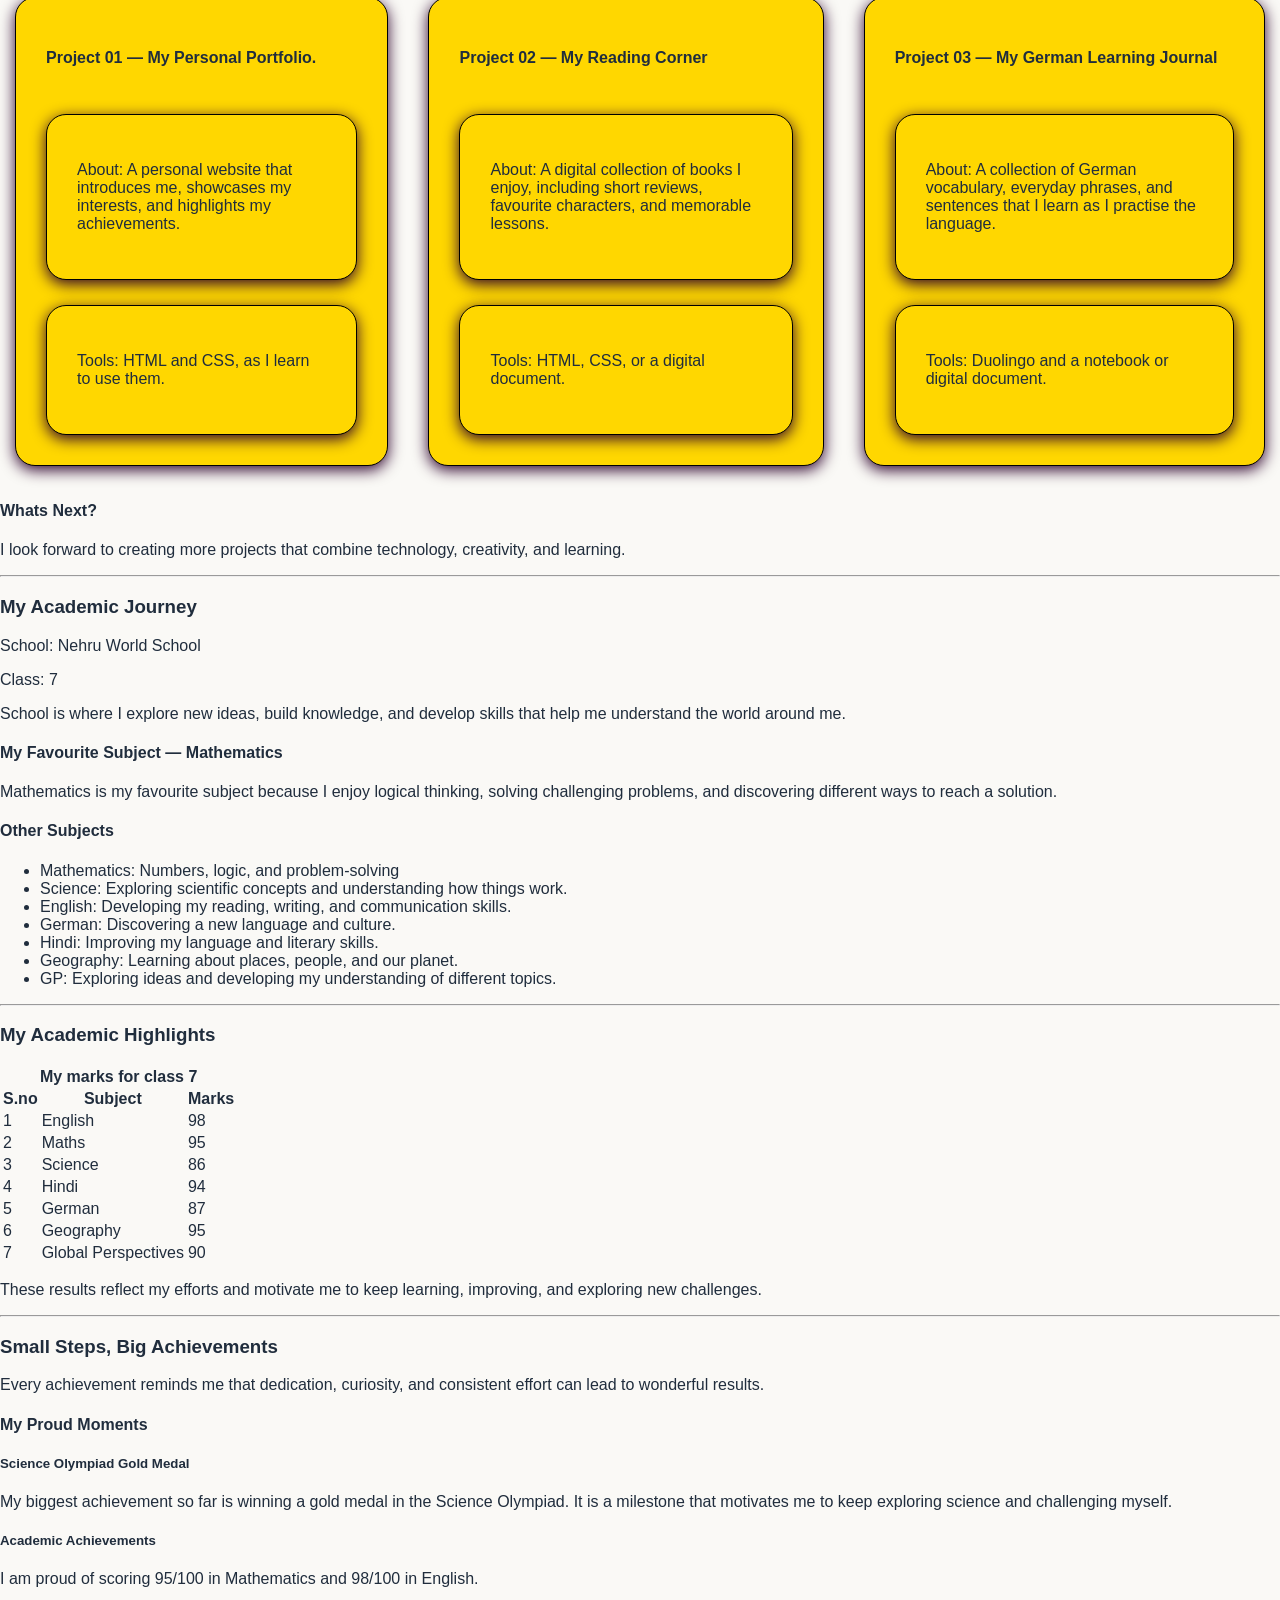
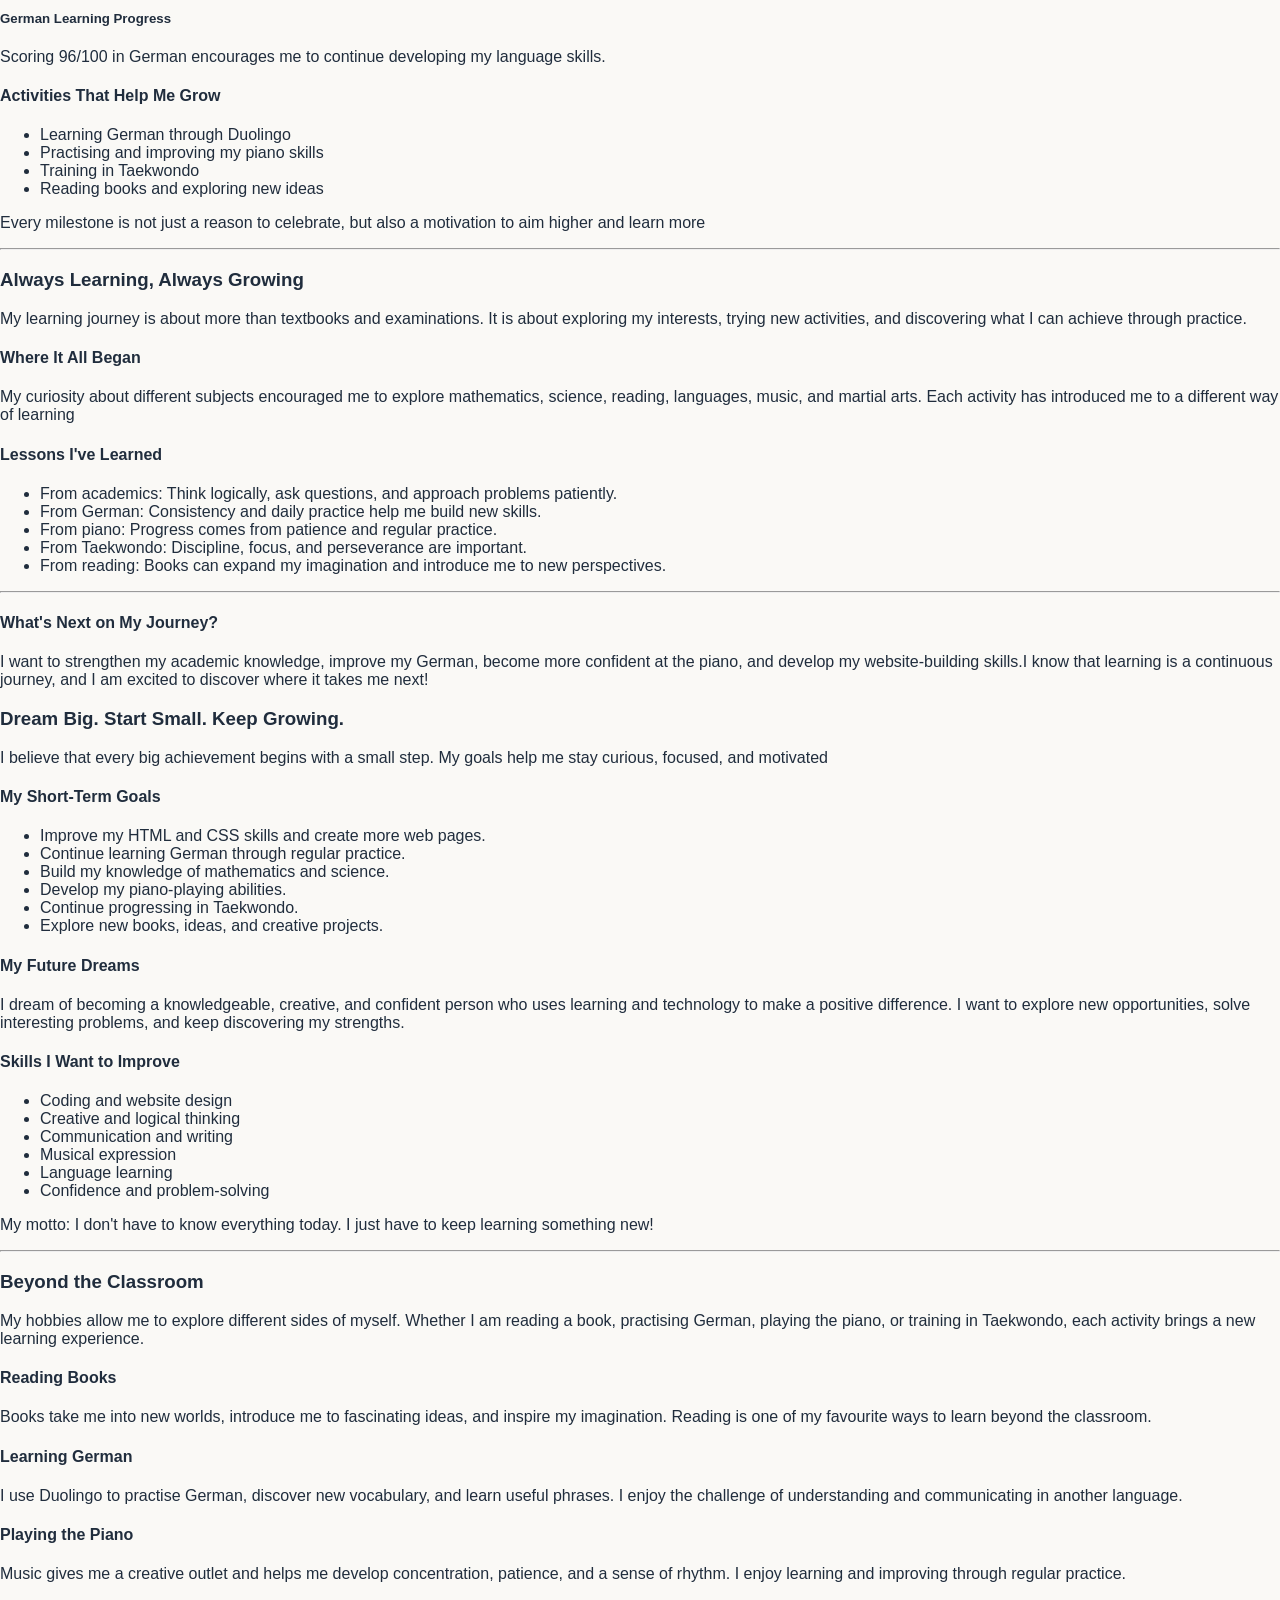
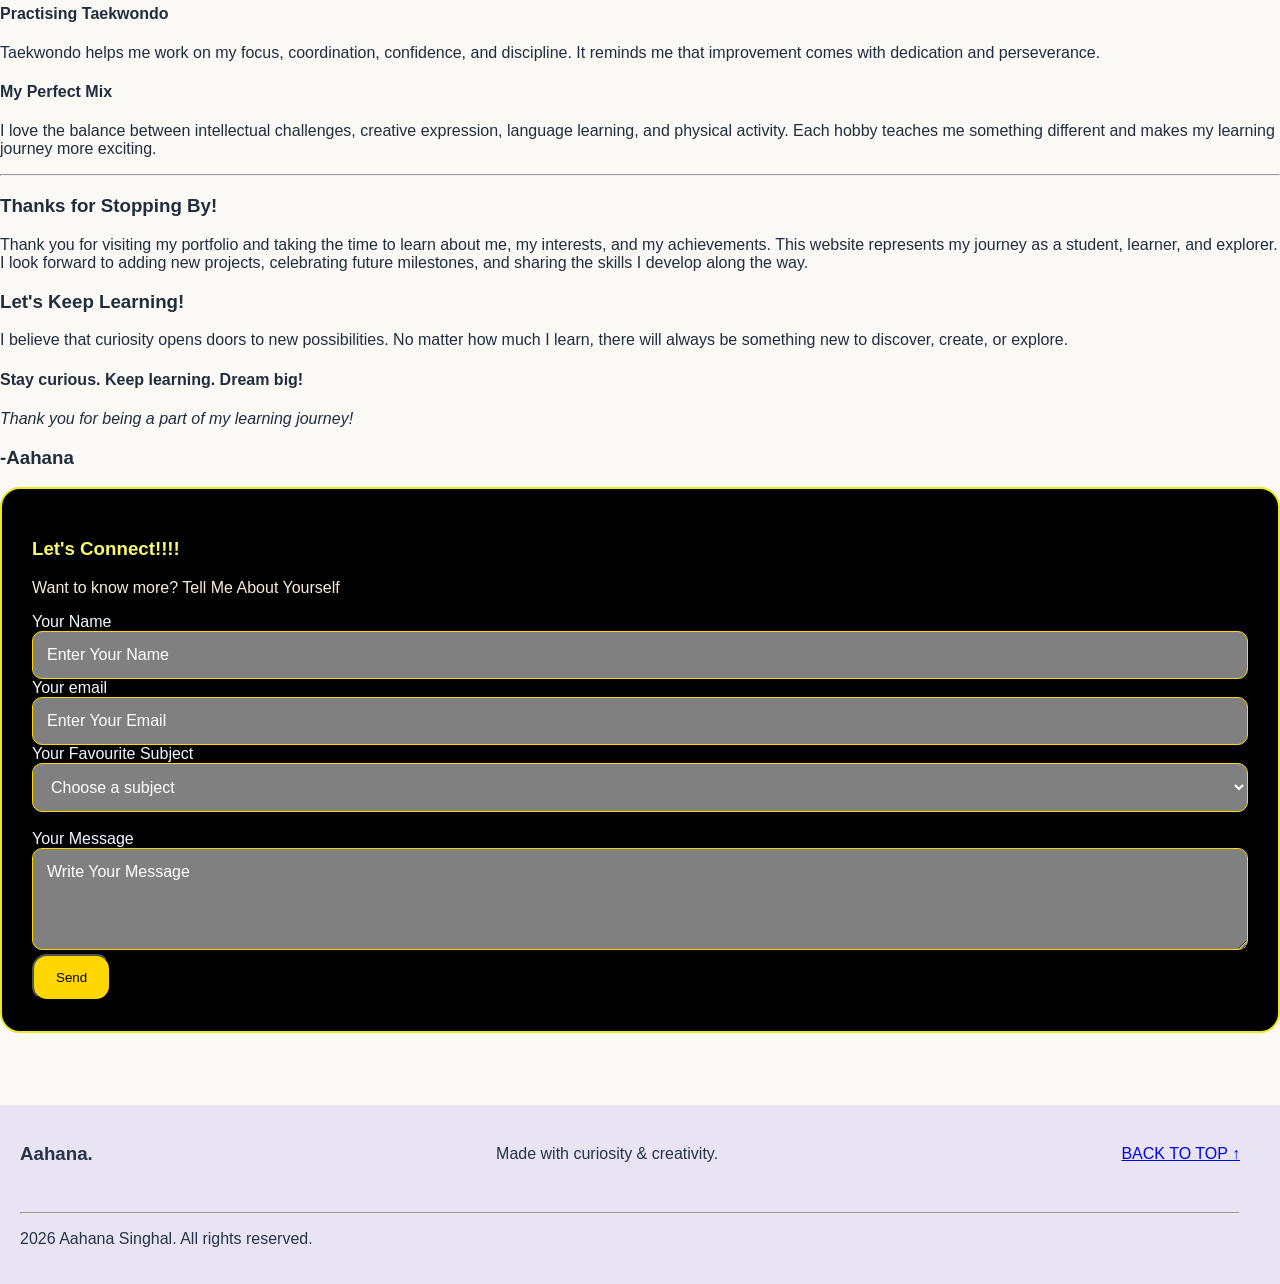
==== commit f2fdc76f: "-" ====
--- a/index.html
+++ b/index.html
@@ -57,7 +57,7 @@
       <div class="hero-footer"><span class="green-dot"></span> Student · Learner · Explorer</div>
     </div>
 
-    <!-- Hero section right: decorative orbital graphic 
+    <!-- Hero section right: decorative orbital graphic -->
     <div class="hero-graphic" aria-label="Decorative learning and creativity graphic">
       <div class="orbit orbit-one"></div>
       <div class="orbit orbit-two"></div>
@@ -67,7 +67,7 @@
       <span class="star star-three">✦</span><span class="star star-four">✳</span>
       <div class="floating-label label-one">Stay curious</div>
       <div class="floating-label label-two">Ideas in progress ↗</div>
-    </div>-->
+    </div>
   </section>
   <hr/>
 
@@ -748,22 +748,32 @@
   <br/>
   <br/>
   <br/>
+  <!--FOOTER-->
   <footer class="site-footer">
 
-    <div class="footer-top">
-        <h3 class="footer-name">Aahana<span>.</span></h3>
-
-        <p class="footer-message">Made with curiosity & creativity.</p>
-
-        <a href="#home" class="back-to-top">BACK TO TOP ↑</a>
-    </div>
-
+    <!-- Footer top row -->
+    <div class="top">
+
+        <h3 class="footer-name">Aahana.</h3>
+
+        <p class="footer-message">
+            Made with curiosity & creativity.
+        </p>
+
+        <a href="#home" class="back-to-top">
+            BACK TO TOP ↑
+        </a>
+
+    </div>
+
+    
     <hr class="footer-line">
 
+  
     <p class="copyright">
-        © 2026 Aahana Singhal. All rights reserved.
+       2026 Aahana Singhal. All rights reserved.
     </p>
 
 </footer>
  </body>
-</html>
+</html>
--- a/style.css
+++ b/style.css
@@ -187,8 +187,8 @@
 .orbit-two { width: 350px; height: 225px; }
 .orbit-three { width: 400px; height: 260px; }
 .center-circle {
-    width: 142px;
-    height: 142px;
+    width: 150px;
+    height:150px;
     background: #66659a;
     border-radius: 50%;
     display: flex;
@@ -447,9 +447,16 @@
    HTML: <footer class="site-footer">
    ========================================= */
 .site-footer {
-    color: gold;
-    background-color: black;
-    text-align: right;
+    color: #263447;
+    background-color: #e9e4f3;
+    text-align: left;
     padding: 20px 40px 20px 20px;
-    border-radius: 15px;
-}
+    border-radius: 0px;
+
+}
+.top {
+    display: flex;
+    align-items: center;
+    justify-content: space-between;
+    padding-bottom: 20px;
+}
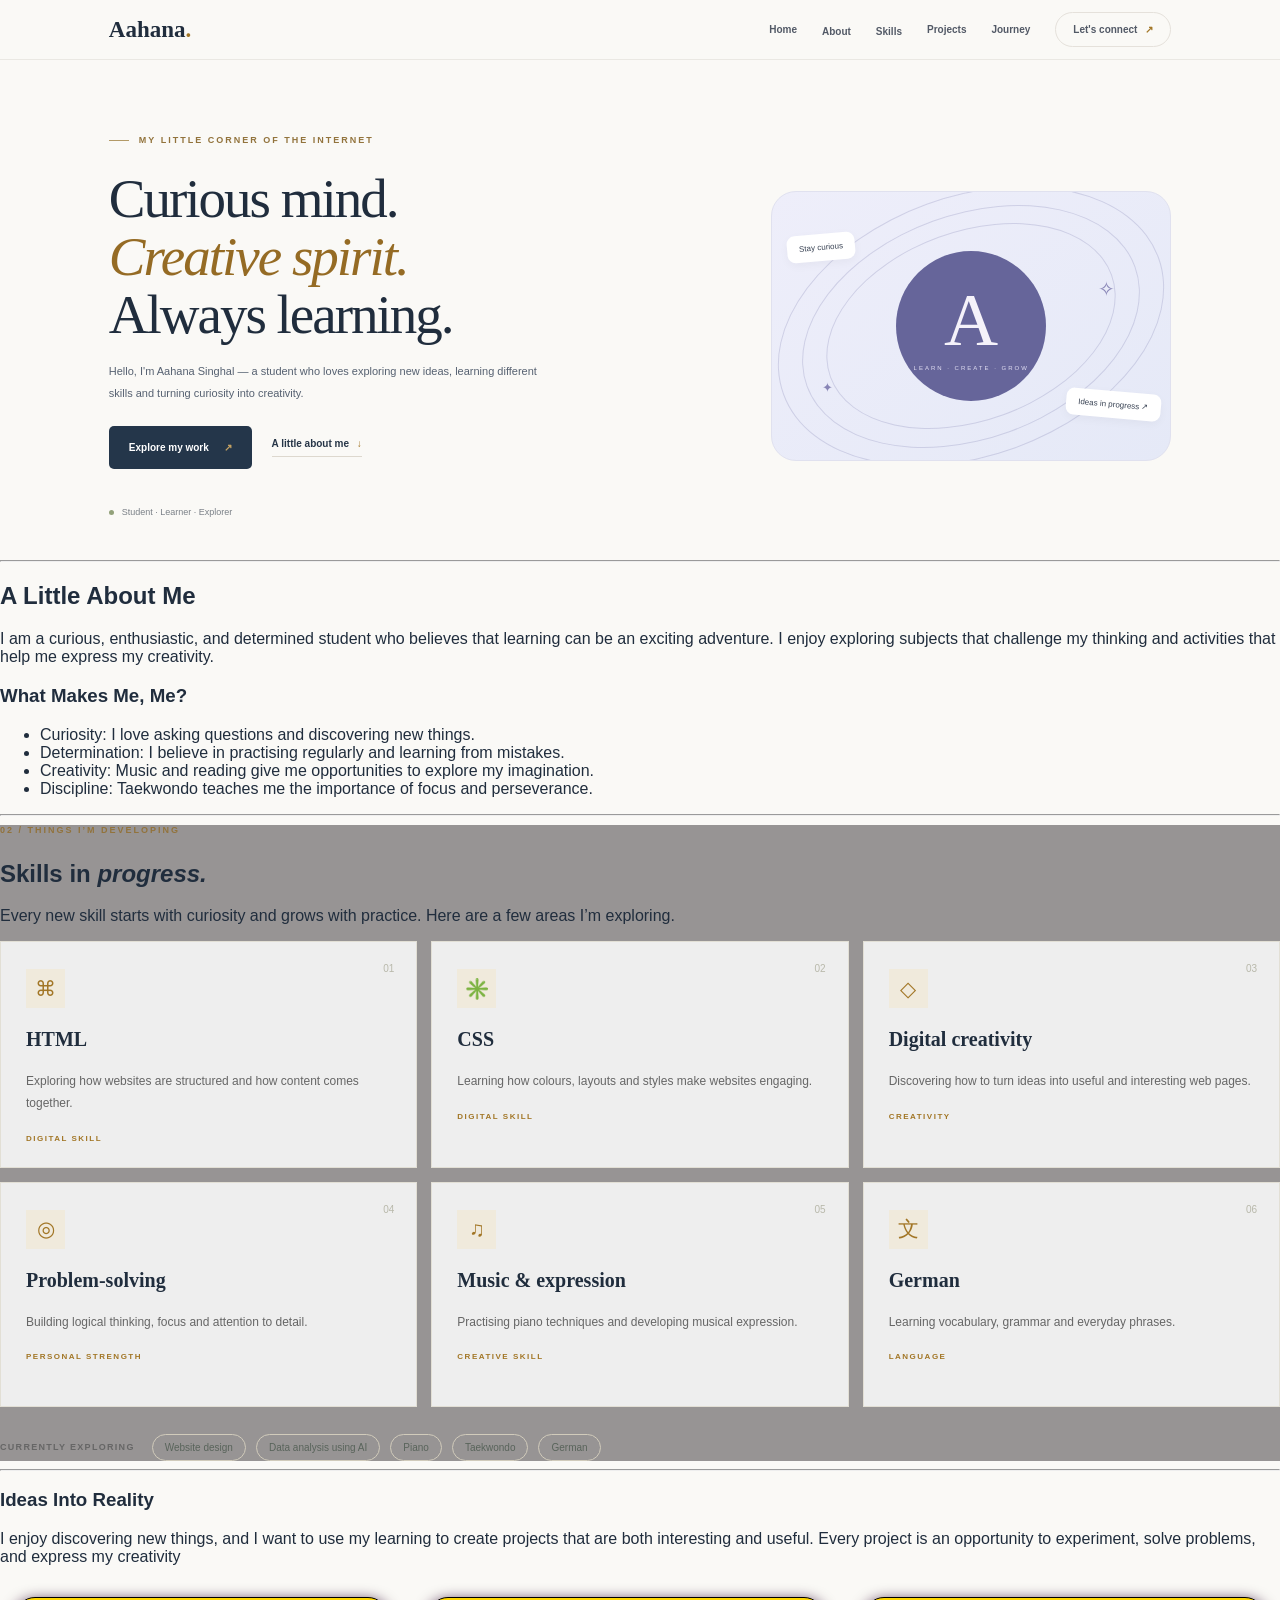
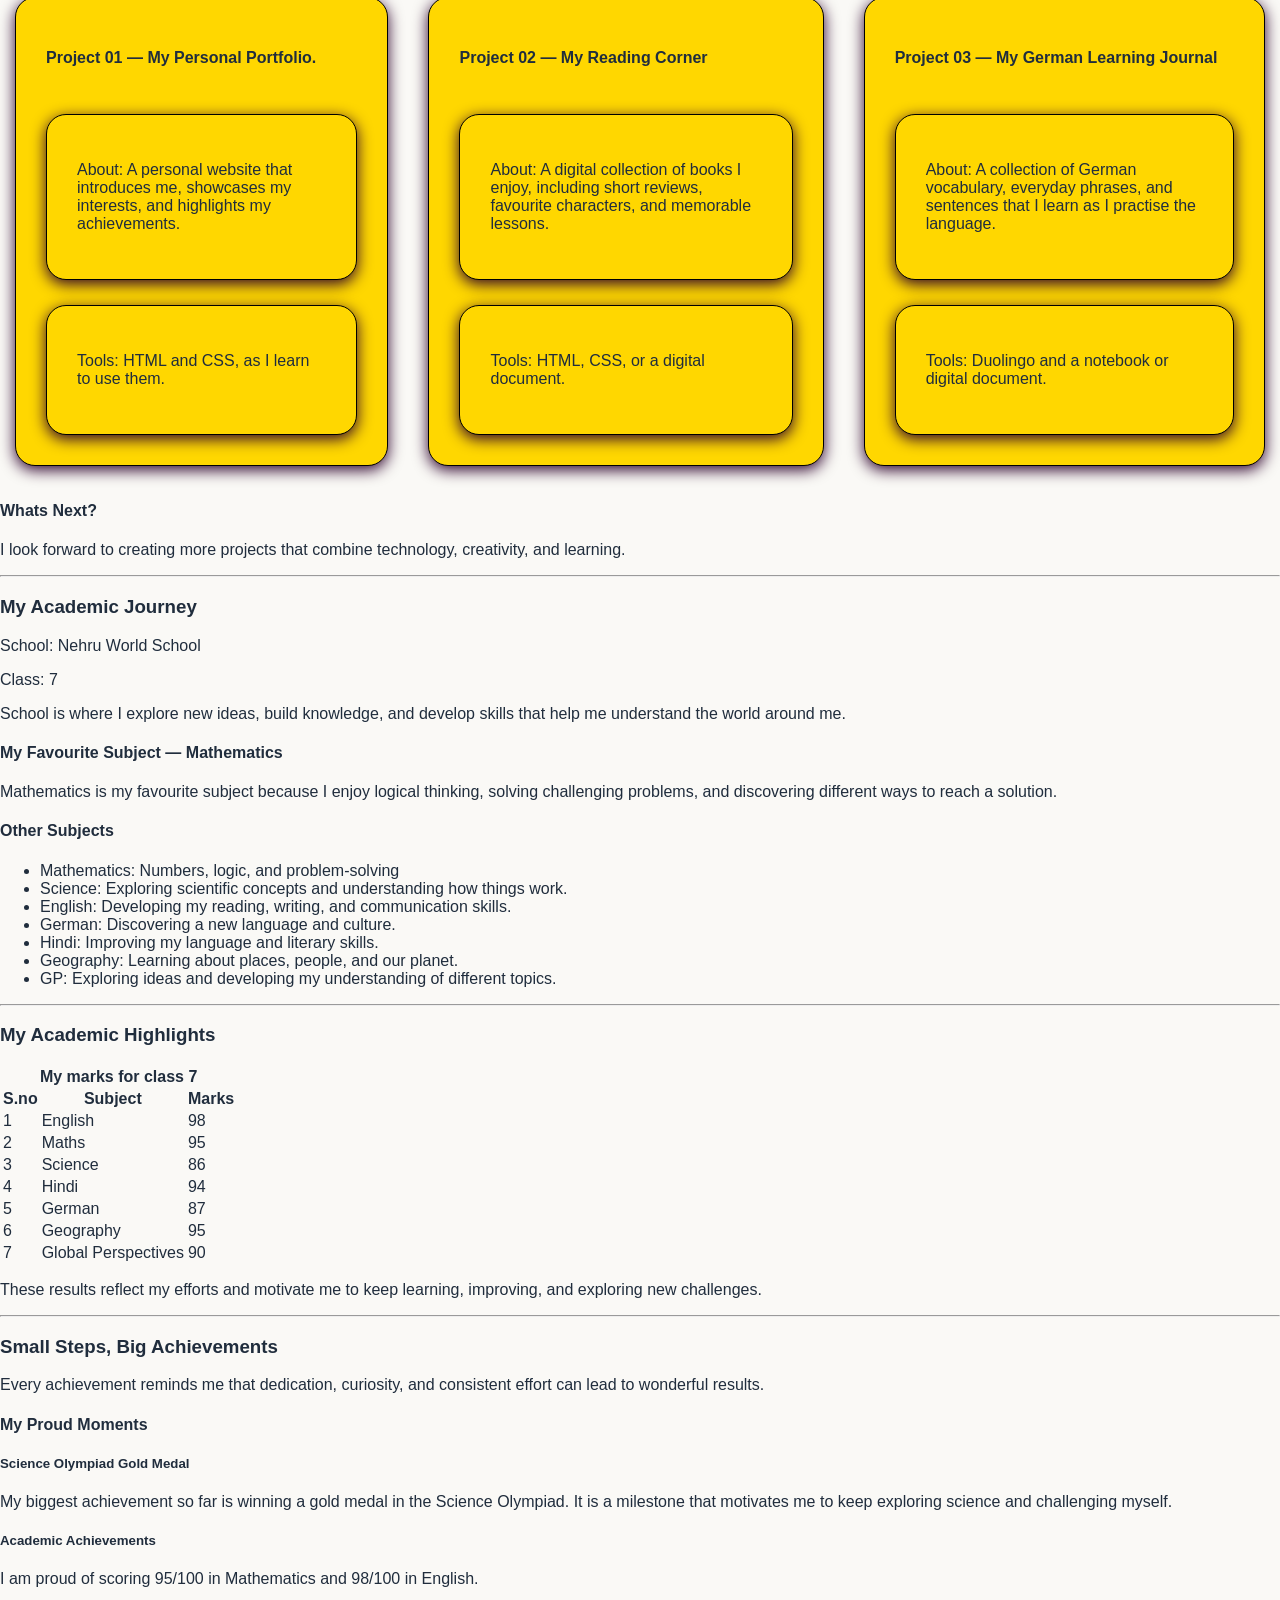
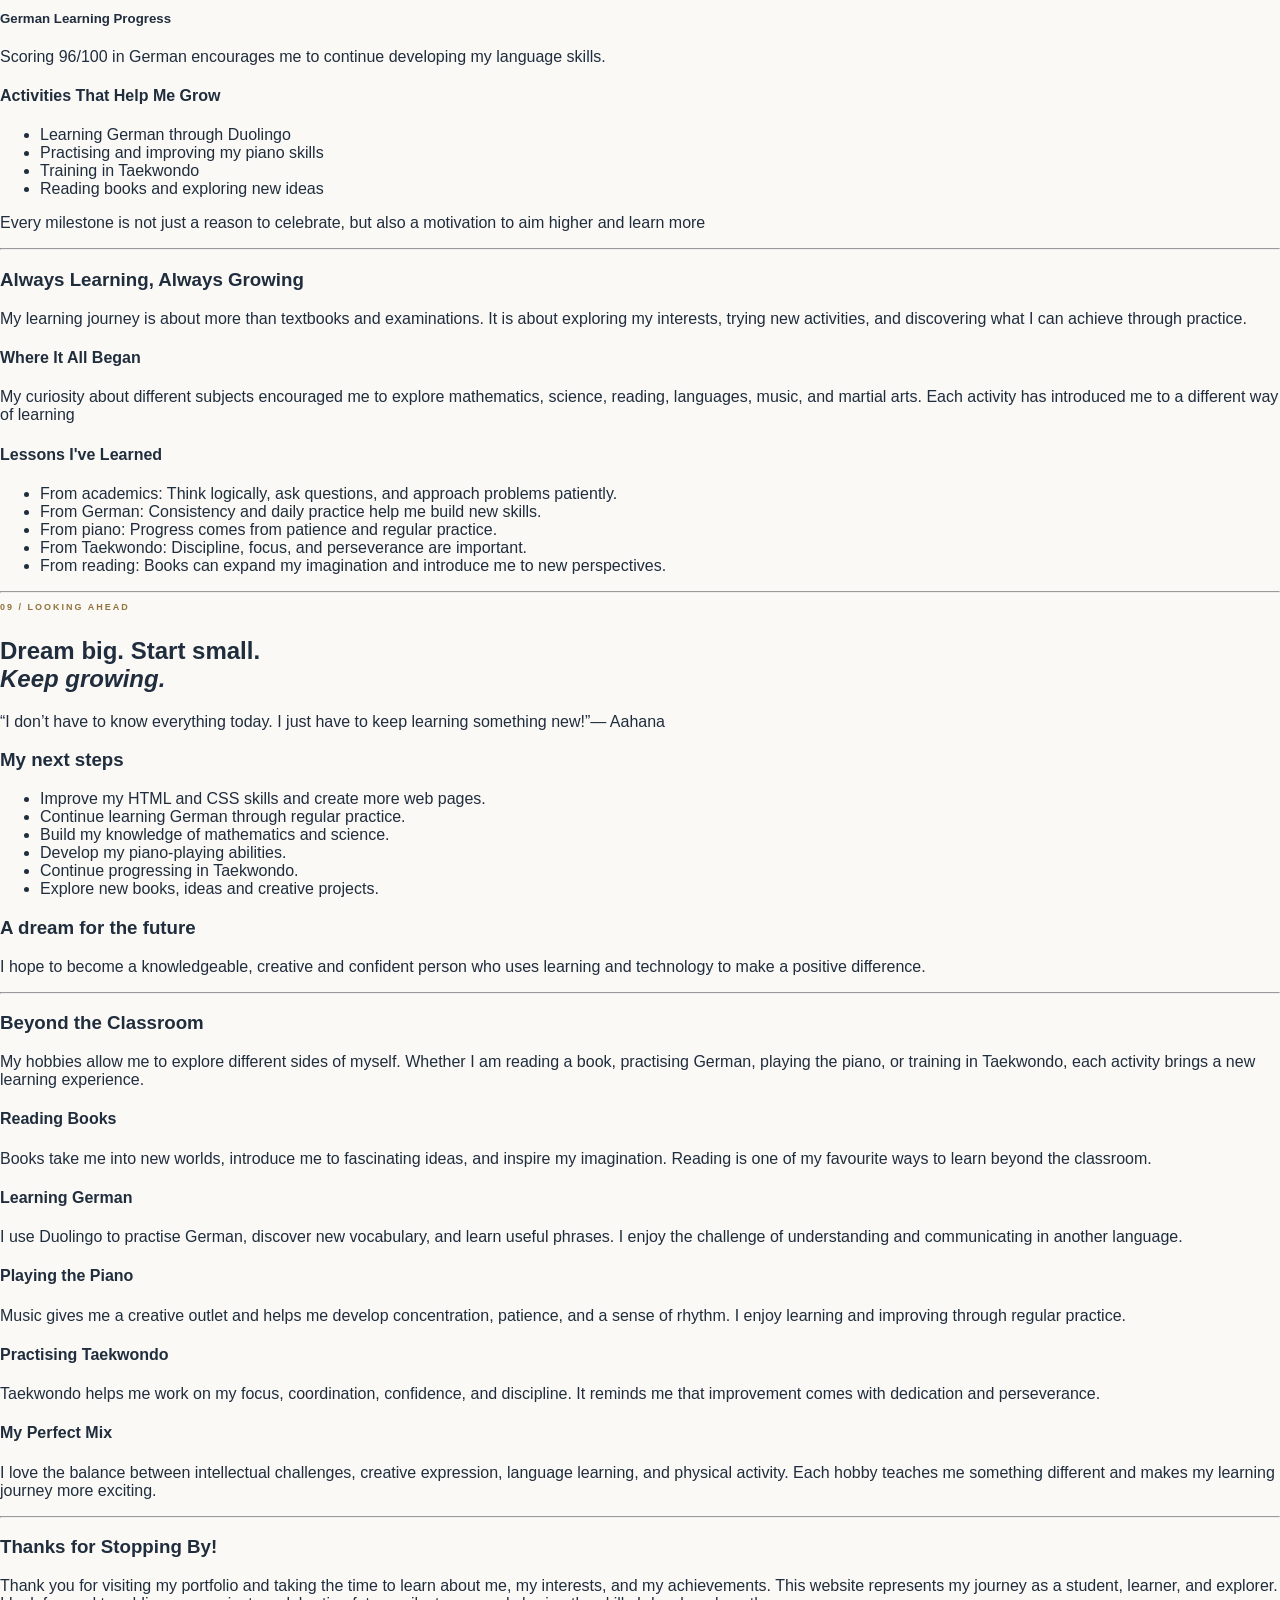
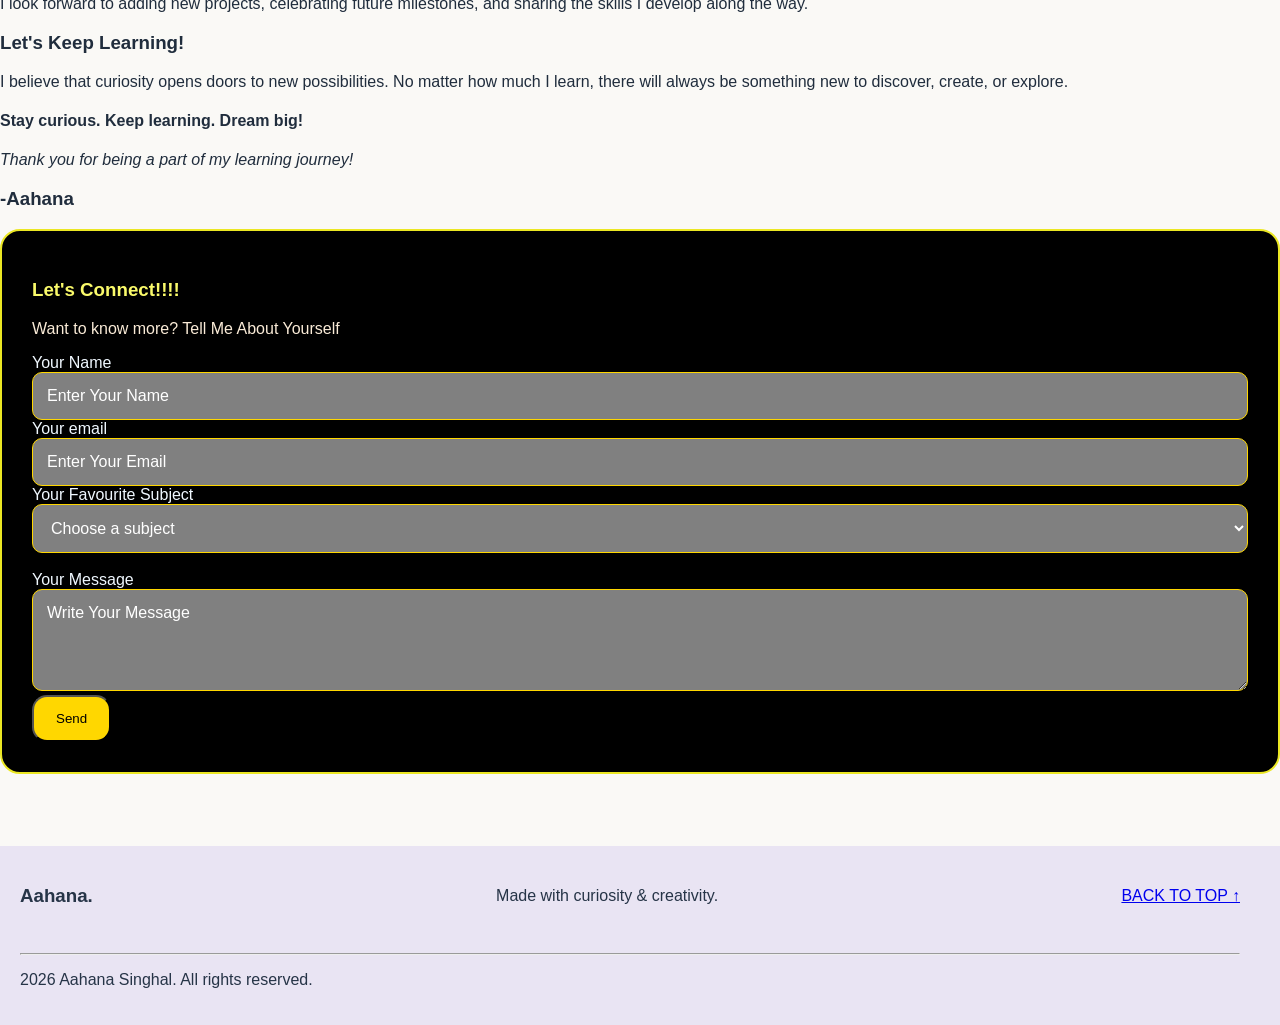
==== commit d62fd675: "-" ====
--- a/index.html
+++ b/index.html
@@ -549,76 +549,33 @@
    </li>
   </ul>
   <hr/>
-  <!--goals-->
-  <span id="goals">
-  </span>
-  <h4>
-   What's Next on My Journey?
-  </h4>
-  <p>
-   I want to strengthen my academic knowledge, improve my German, become more confident at the piano, and develop my website-building skills.I know that learning is a continuous journey, and I am excited to discover where it takes me next!
-  </p>
-  <h3>
-   Dream Big. Start Small. Keep Growing.
-  </h3>
-  <p>
-   I believe that every big achievement begins with a small step. My goals help me stay curious, focused, and motivated
-  </p>
-  <h4>
-   My Short-Term Goals
-  </h4>
-  <ul>
-   <li>
-    Improve my HTML and CSS skills and create more web pages.
-   </li>
-   <li>
-    Continue learning German through regular practice.
-   </li>
-   <li>
-    Build my knowledge of mathematics and science.
-   </li>
-   <li>
-    Develop my piano-playing abilities.
-   </li>
-   <li>
-    Continue progressing in Taekwondo.
-   </li>
-   <li>
-    Explore new books, ideas, and creative projects.
-   </li>
-  </ul>
-  <h4>
-   My Future Dreams
-  </h4>
-  <p>
-   I dream of becoming a knowledgeable, creative, and confident person who uses learning and technology to make a positive difference. I want to explore new opportunities, solve interesting problems, and keep discovering my strengths.
-  </p>
-  <h4>
-   Skills I Want to Improve
-  </h4>
-  <ul>
-   <li>
-    Coding and website design
-   </li>
-   <li>
-    Creative and logical thinking
-   </li>
-   <li>
-    Communication and writing
-   </li>
-   <li>
-    Musical expression
-   </li>
-   <li>
-    Language learning
-   </li>
-   <li>
-    Confidence and problem-solving
-   </li>
-  </ul>
-  <p>
-   My motto: I don't have to know everything today. I just have to keep learning something new!
-  </p>
+  
+  
+      <section class="section container" id="goals">
+      <div class="section-heading">
+        <p class="eyebrow">09 / LOOKING AHEAD</p>
+        <h2>Dream big. Start small.<br><em>Keep growing.</em></h2>
+      </div>
+      <div class="goals-layout">
+        <div class="goal-quote">“I don’t have to know everything today. I just have to keep learning something new!”<span>— Aahana</span></div>
+        <div class="goal-content">
+          <h3>My next steps</h3>
+          <ul class="goal-list">
+            <li>Improve my HTML and CSS skills and create more web pages.</li>
+            <li>Continue learning German through regular practice.</li>
+            <li>Build my knowledge of mathematics and science.</li>
+            <li>Develop my piano-playing abilities.</li>
+            <li>Continue progressing in Taekwondo.</li>
+            <li>Explore new books, ideas and creative projects.</li>
+          </ul>
+          <h3 class="future-heading">A dream for the future</h3>
+          <p>I hope to become a knowledgeable, creative and confident person who uses learning and technology to make a positive difference.</p>
+        </div>
+      </div>
+    </section>
+
+
+
   <hr/>
   <!--hobbies-->
   <span id="hobbies">
--- a/style.css
+++ b/style.css
@@ -188,7 +188,7 @@
 .orbit-three { width: 400px; height: 260px; }
 .center-circle {
     width: 150px;
-    height:150px;
+    height: 150px;
     background: #66659a;
     border-radius: 50%;
     display: flex;
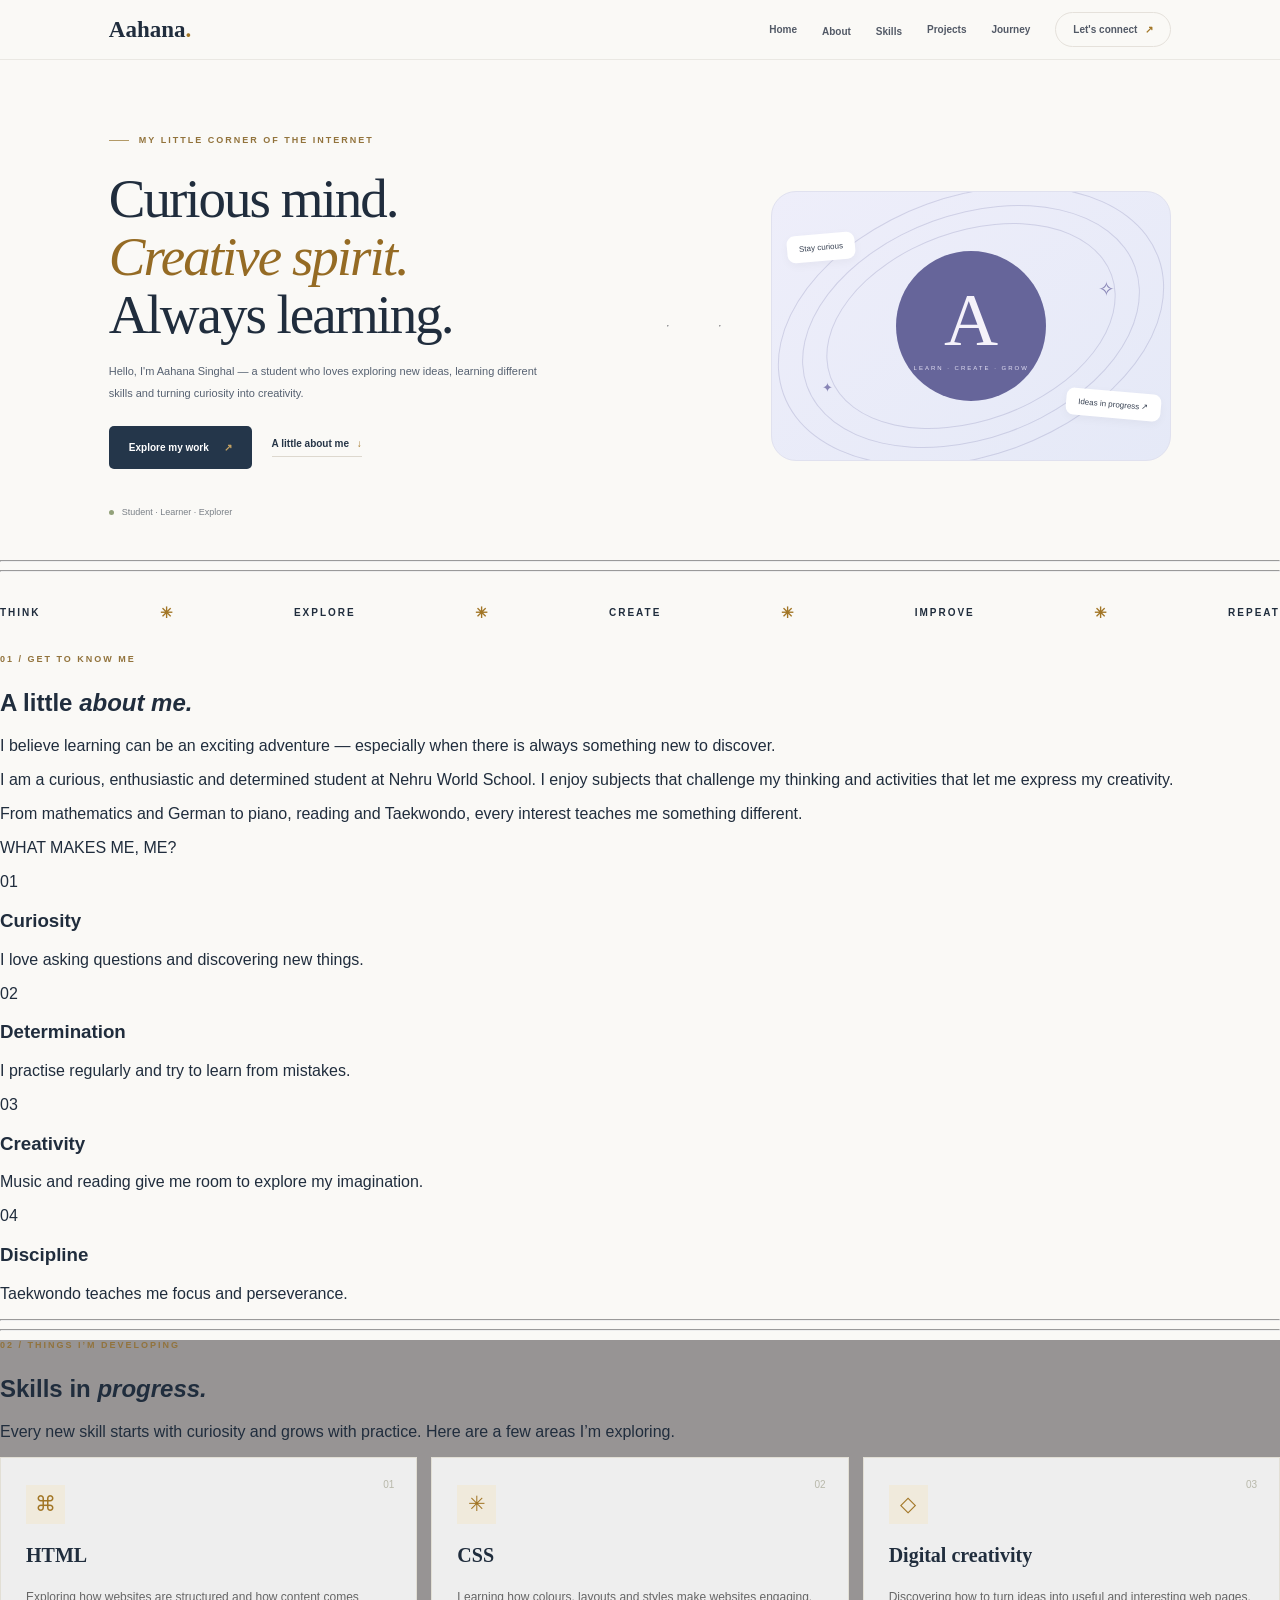
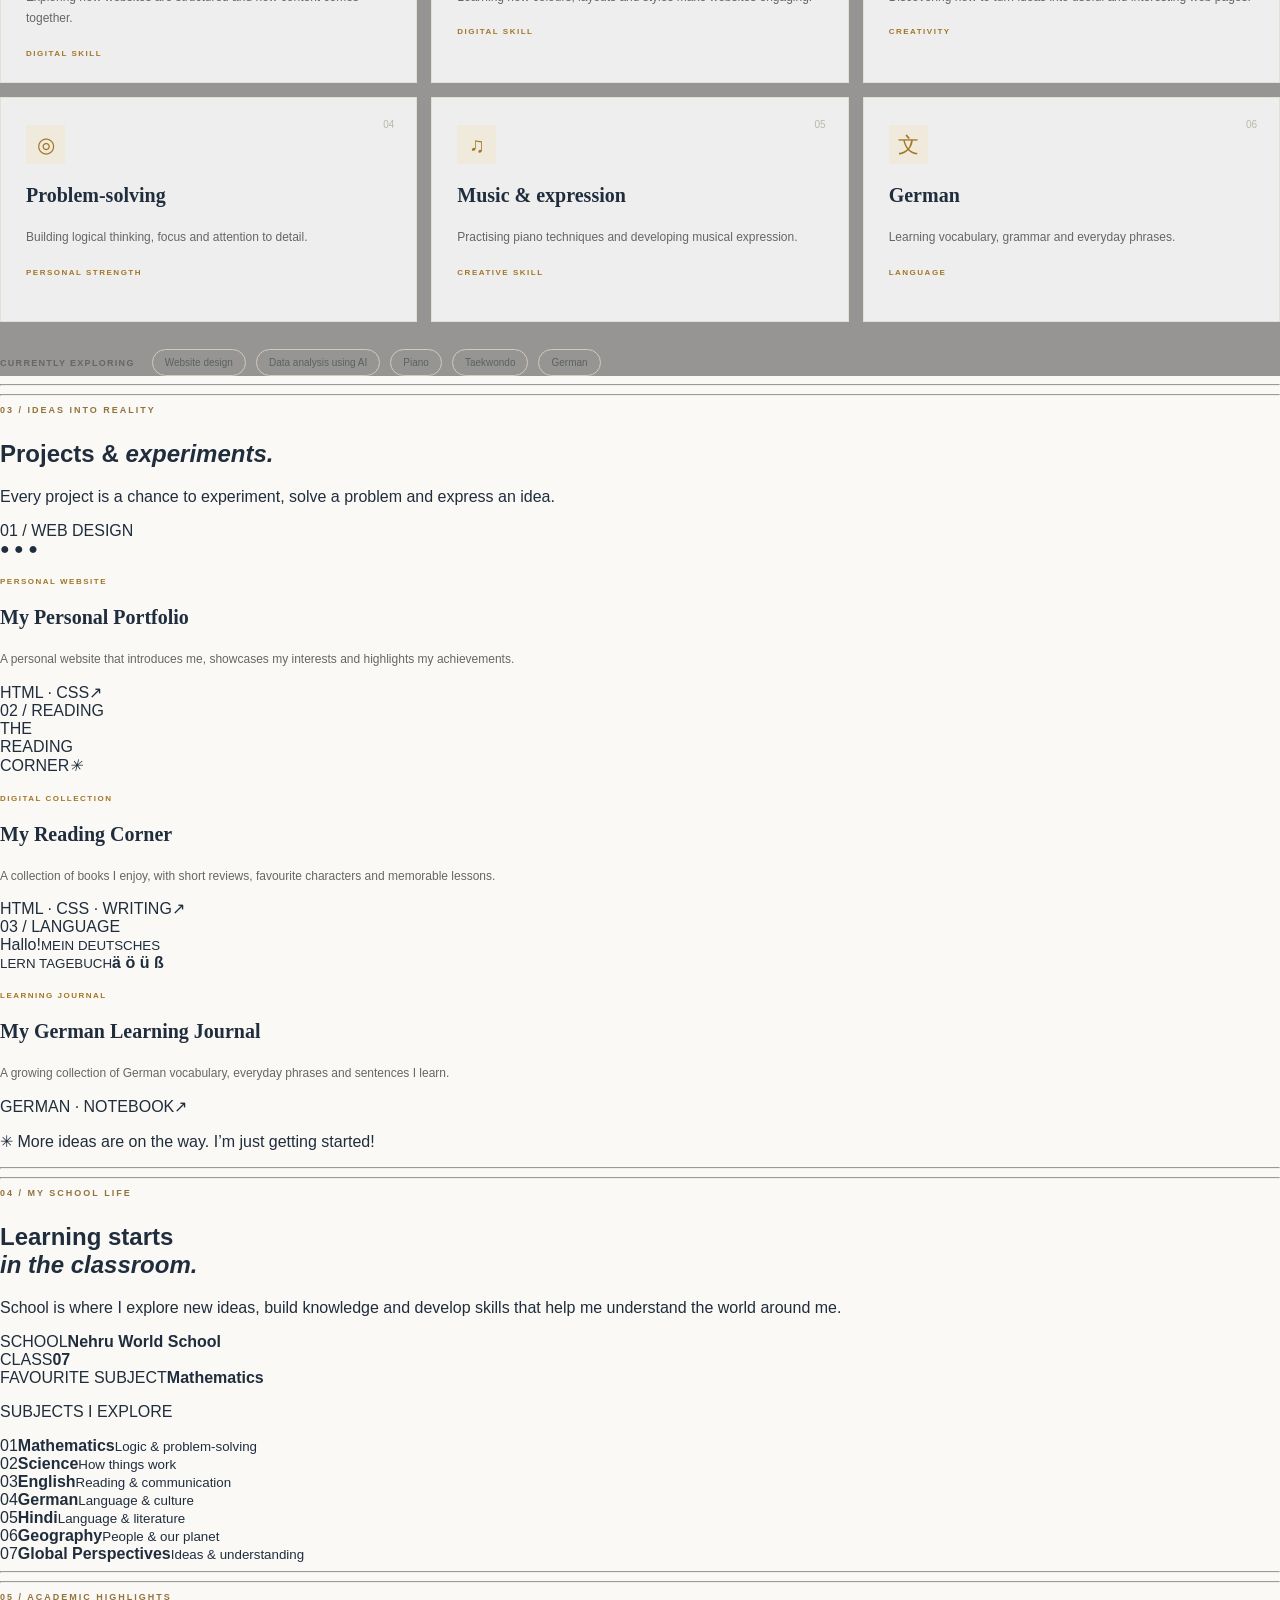
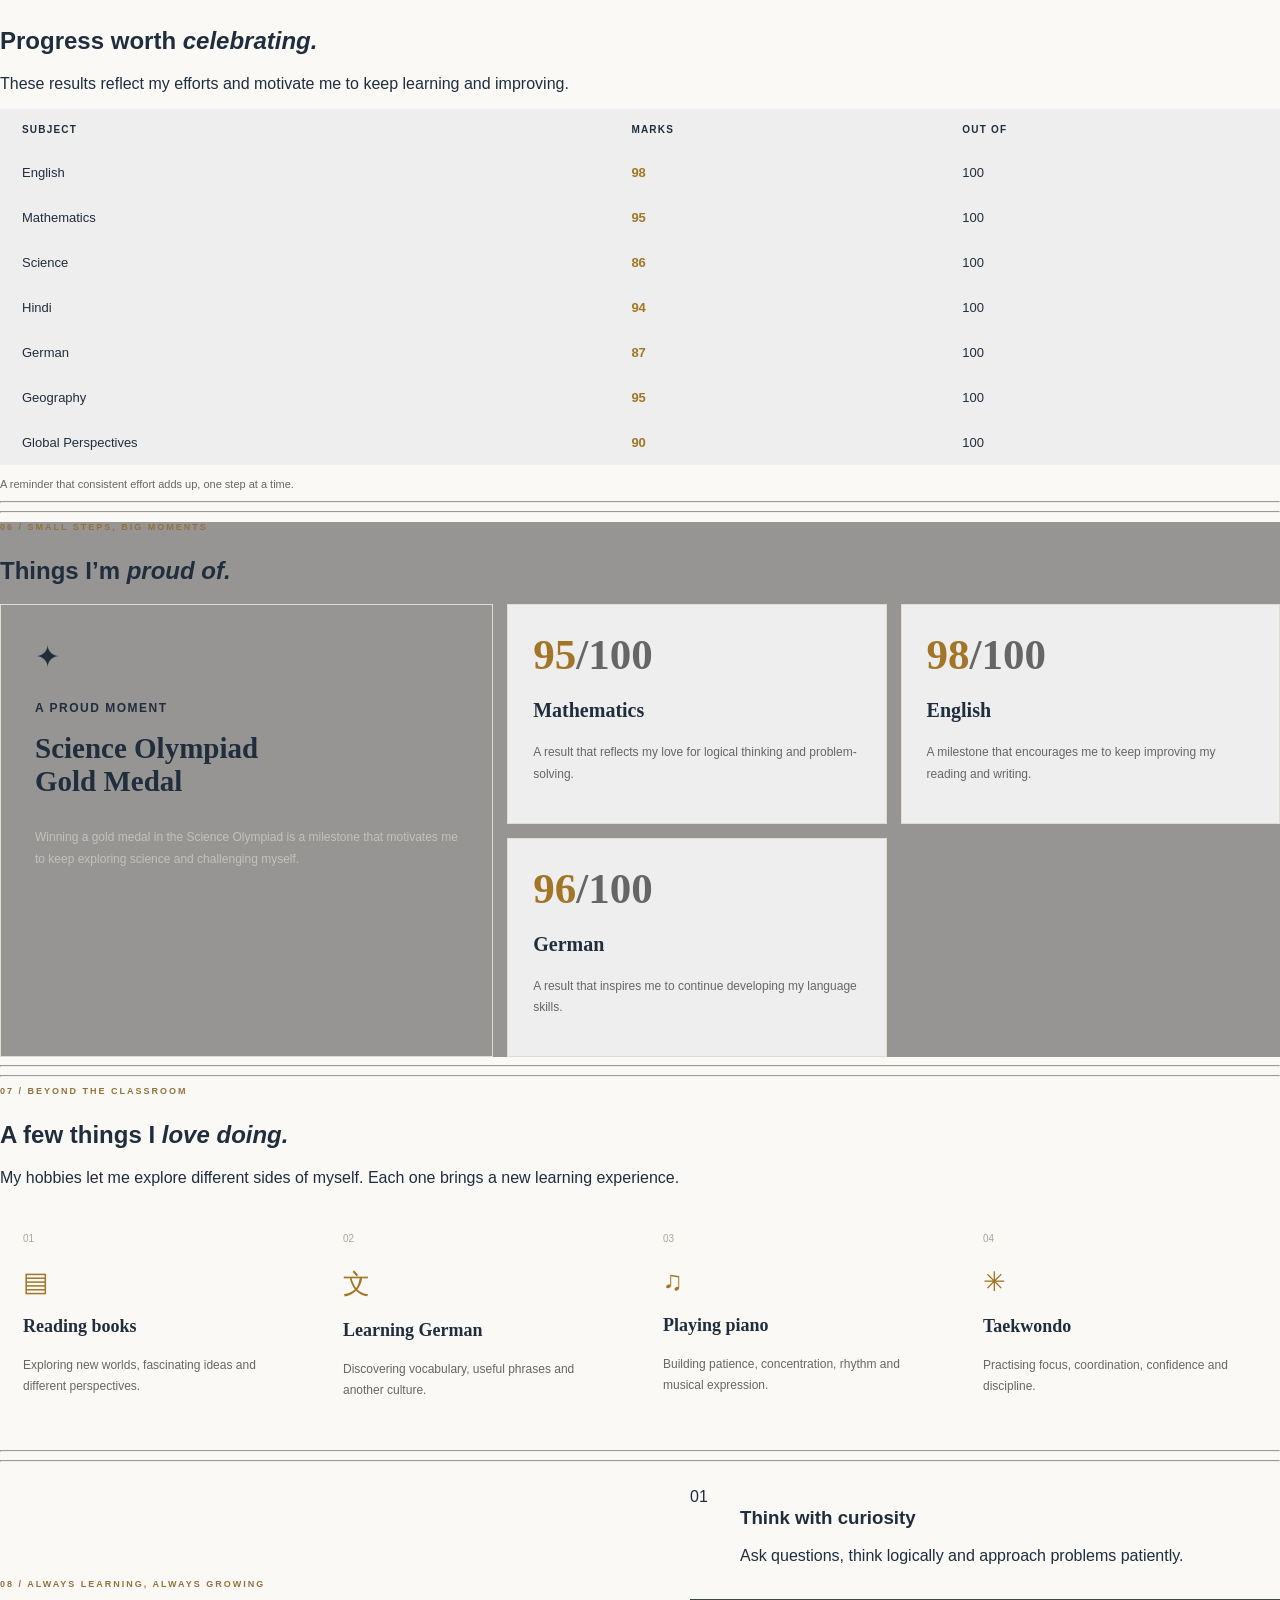
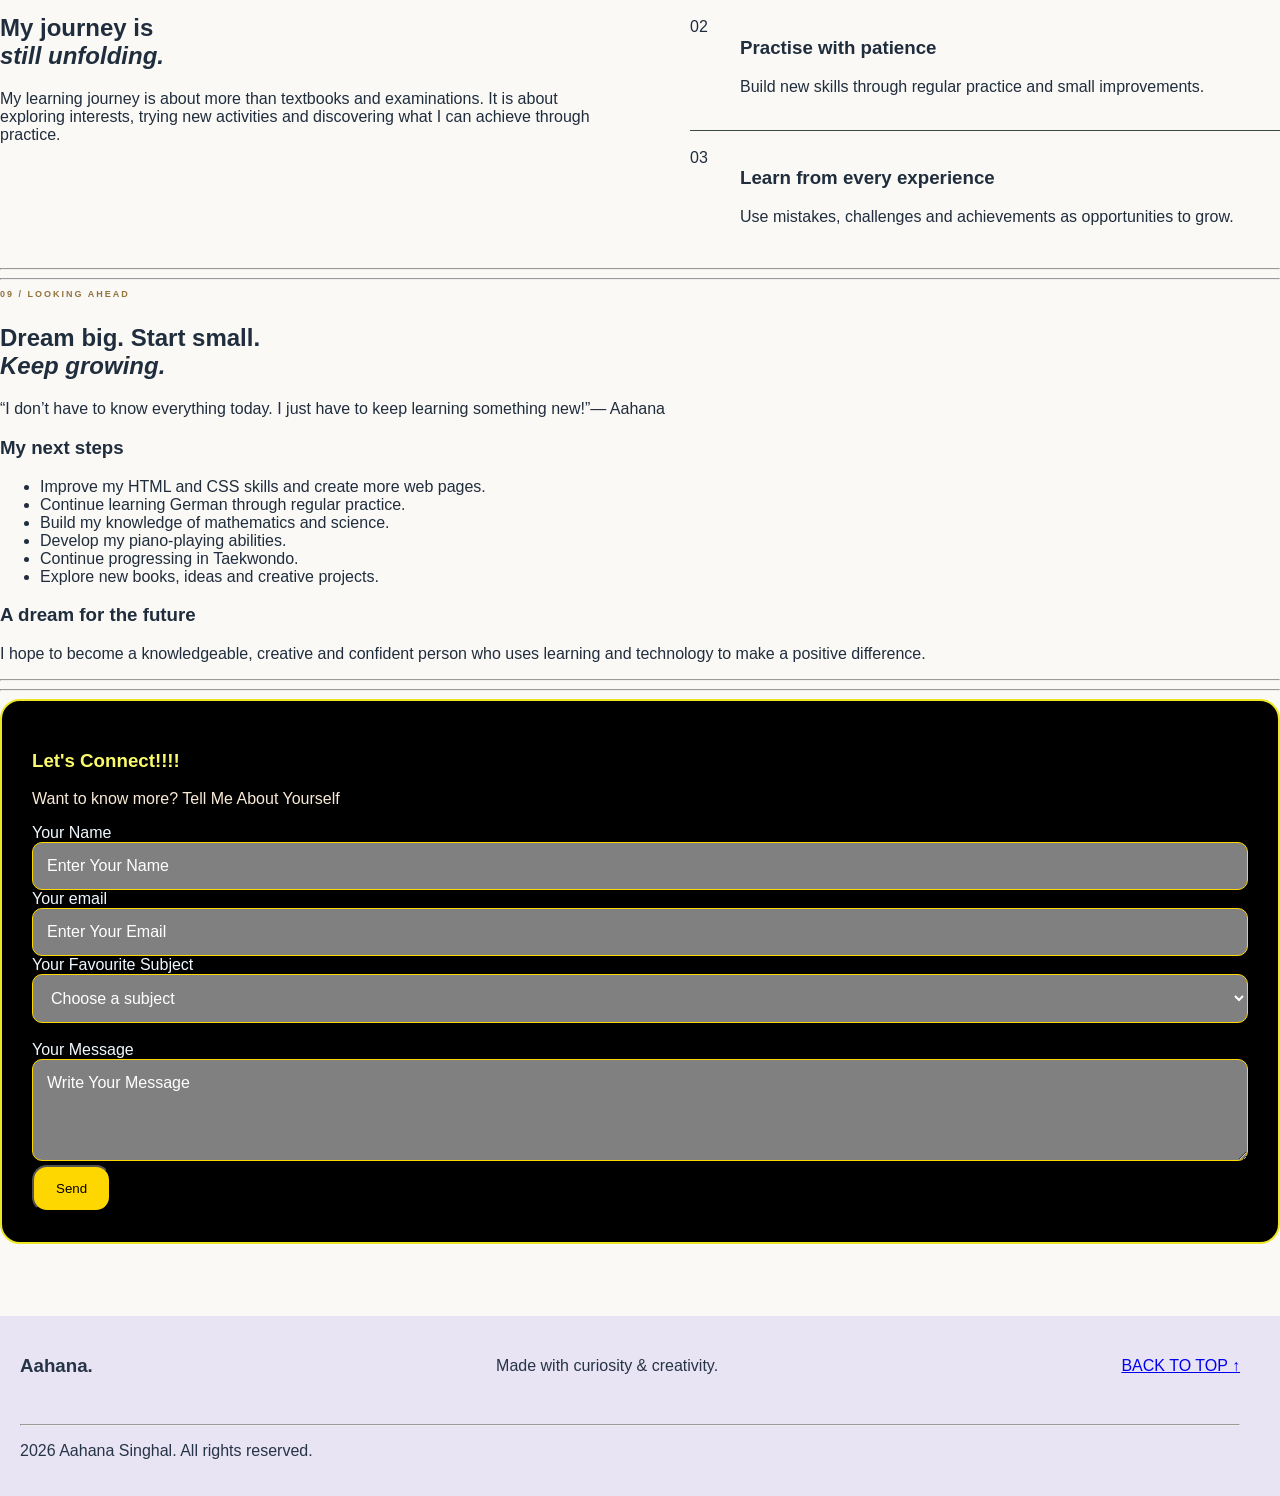
==== commit c54e3851: "-" ====
--- a/index.html
+++ b/index.html
@@ -2,7 +2,7 @@
 <html lang="en">
  <head>
   <meta charset="utf-8"/>
-  <meta content="width=device-width, initial-scale=1.0" name="viewport"/>
+  <meta name="viewport" content="width=device-width, initial-scale=1.0">
   <title>
    My Portfolio
   </title>
@@ -56,6 +56,8 @@
       </div>
       <div class="hero-footer"><span class="green-dot"></span> Student · Learner · Explorer</div>
     </div>
+<hr>
+<hr>
 
     <!-- Hero section right: decorative orbital graphic -->
     <div class="hero-graphic" aria-label="Decorative learning and creativity graphic">
@@ -69,489 +71,187 @@
       <div class="floating-label label-two">Ideas in progress ↗</div>
     </div>
   </section>
-  <hr/>
-
-  <!--about-->
-  <span id="about">
-  </span>
-  <div class="about me">
-   <h2>
-    A Little About Me
-   </h2>
-   <p>
-    I am a curious, enthusiastic, and determined student who believes that learning can be an exciting adventure. I enjoy exploring subjects that challenge my thinking and activities that help me express my creativity.
-   </p>
-   <h3>
-    What Makes Me, Me?
-   </h3>
-   <ul>
-    <li>
-     Curiosity: I love asking questions and discovering new things.
-    </li>
-    <li>
-     Determination: I believe in practising regularly and learning from mistakes.
-    </li>
-    <li>
-     Creativity: Music and reading give me opportunities to explore my imagination.
-    </li>
-    <li>
-     Discipline: Taekwondo teaches me the importance of focus and perseverance.
-    </li>
-   </ul>
-  </div>
-  <hr/>
+  <hr>
+  <hr>
+      <section class="intro-strip">
+      <div class="container strip-inner">
+        <span>THINK</span><i>✳</i><span>EXPLORE</span><i>✳</i><span>CREATE</span><i>✳</i><span>IMPROVE</span><i>✳</i><span>REPEAT</span>
+      </div>
+    </section>
+
+        <section class="section container" id="about">
+      <div class="section-heading">
+        <p class="eyebrow">01 / GET TO KNOW ME</p>
+        <h2>A little <em>about me.</em></h2>
+      </div>
+      <div class="about-layout">
+        <div class="about-lead">
+          <p class="large-copy">I believe learning can be an exciting adventure — especially when there is always something new to discover.</p>
+          <p>I am a curious, enthusiastic and determined student at Nehru World School. I enjoy subjects that challenge my thinking and activities that let me express my creativity.</p>
+          <p>From mathematics and German to piano, reading and Taekwondo, every interest teaches me something different.</p>
+        </div>
+        <div class="values-panel">
+          <p class="panel-label">WHAT MAKES ME, ME?</p>
+          <article class="value-item"><span>01</span><div><h3>Curiosity</h3><p>I love asking questions and discovering new things.</p></div></article>
+          <article class="value-item"><span>02</span><div><h3>Determination</h3><p>I practise regularly and try to learn from mistakes.</p></div></article>
+          <article class="value-item"><span>03</span><div><h3>Creativity</h3><p>Music and reading give me room to explore my imagination.</p></div></article>
+          <article class="value-item"><span>04</span><div><h3>Discipline</h3><p>Taekwondo teaches me focus and perseverance.</p></div></article>
+        </div>
+      </div>
+    </section>
+
+
+  
+  <hr>
+<hr>
+
   <!--  New Skills Part  -->
   <section class="section section-soft" id="skills">
-   <div class="container">
-    <div class="section-heading">
-     <p class="eyebrow">
-      02 / THINGS I’M DEVELOPING
-     </p>
-     <h2>
-      Skills in
-      <em>
-       progress.
-      </em>
-     </h2>
-     <p class="section-intro">
-      Every new skill starts with curiosity and grows with practice. Here are a few areas I’m exploring.
-     </p>
-    </div>
-    <div class="skill-grid">
-     <article class="skill-card">
-      <span class="card-number">
-       01
-      </span>
-      <div class="skill-icon">
-       ⌘
-      </div>
-      <h3>
-       HTML
-      </h3>
-      <p>
-       Exploring how websites are structured and how content comes together.
-      </p>
-      <span class="card-tag">
-       DIGITAL SKILL
-      </span>
-     </article>
-     <article class="skill-card">
-      <span class="card-number">
-       02
-      </span>
-      <div class="skill-icon">
-       ✳️
-      </div>
-      <h3>
-       CSS
-      </h3>
-      <p>
-       Learning how colours, layouts and styles make websites engaging.
-      </p>
-      <span class="card-tag">
-       DIGITAL SKILL
-      </span>
-     </article>
-     <article class="skill-card">
-      <span class="card-number">
-       03
-      </span>
-      <div class="skill-icon">
-       ◇
-      </div>
-      <h3>
-       Digital creativity
-      </h3>
-      <p>
-       Discovering how to turn ideas into useful and interesting web pages.
-      </p>
-      <span class="card-tag">
-       CREATIVITY
-      </span>
-     </article>
-     <article class="skill-card">
-      <span class="card-number">
-       04
-      </span>
-      <div class="skill-icon">
-       ◎
-      </div>
-      <h3>
-       Problem-solving
-      </h3>
-      <p>
-       Building logical thinking, focus and attention to detail.
-      </p>
-      <span class="card-tag">
-       PERSONAL STRENGTH
-      </span>
-     </article>
-     <article class="skill-card">
-      <span class="card-number">
-       05
-      </span>
-      <div class="skill-icon">
-       ♫
-      </div>
-      <h3>
-       Music &amp; expression
-      </h3>
-      <p>
-       Practising piano techniques and developing musical expression.
-      </p>
-      <span class="card-tag">
-       CREATIVE SKILL
-      </span>
-     </article>
-     <article class="skill-card">
-      <span class="card-number">
-       06
-      </span>
-      <div class="skill-icon">
-       文
-      </div>
-      <h3>
-       German
-      </h3>
-      <p>
-       Learning vocabulary, grammar and everyday phrases.
-      </p>
-      <span class="card-tag">
-       LANGUAGE
-      </span>
-     </article>
-    </div>
-    <div class="currently-learning">
-     <span class="learning-label">
-      CURRENTLY EXPLORING
-     </span>
-     <span>
-      Website design
-     </span>
-     <span>
-      Data analysis using AI
-     </span>
-     <span>
-      Piano
-     </span>
-     <span>
-      Taekwondo
-     </span>
-     <span>
-      German
-     </span>
-    </div>
-   </div>
-  </section>
-  <hr/>
-  <!--projects-->
-  <span id="projects">
-  </span>
-  <h3>
-   Ideas Into Reality
-  </h3>
-  <p>
-   I enjoy discovering new things, and I want to use my learning to create projects that are both interesting and useful. Every project is an opportunity to experiment, solve problems, and express my creativity
-  </p>
-  <section class="cards">
-   <div class="card">
-    <h4>
-     Project 01 — My Personal Portfolio.
-    </h4>
-    <div class="card">
-     <p>
-      About: A personal website that introduces me, showcases my interests, and highlights my achievements.
-     </p>
-    </div>
-    <div class="card">
-     <p>
-      Tools: HTML and CSS, as I learn to use them.
-     </p>
-    </div>
-   </div>
-   <div class="card">
-    <h4>
-     Project 02 — My Reading Corner
-    </h4>
-    <div class="card">
-     <p>
-      About: A digital collection of books I enjoy, including short reviews, favourite characters, and memorable lessons.
-     </p>
-    </div>
-    <div class="card">
-     <p>
-      Tools: HTML, CSS, or a digital document.
-     </p>
-    </div>
-   </div>
-   <div class="card">
-    <h4>
-     Project 03 — My German Learning Journal
-    </h4>
-    <div class="card">
-     <p>
-      About: A collection of German vocabulary, everyday phrases, and sentences that I learn as I practise the language.
-     </p>
-    </div>
-    <div class="card">
-     <p>
-      Tools: Duolingo and a notebook or digital document.
-     </p>
-    </div>
-   </div>
-  </section>
-  <h4>
-   Whats Next?
-  </h4>
-  <p>
-   I look forward to creating more projects that combine technology, creativity, and learning.
-  </p>
-  <hr/>
+      <div class="container">
+        <div class="section-heading">
+          <p class="eyebrow">02 / THINGS I’M DEVELOPING</p>
+          <h2>Skills in <em>progress.</em></h2>
+          <p class="section-intro">Every new skill starts with curiosity and grows with practice. Here are a few areas I’m exploring.</p>
+        </div>
+        <div class="skill-grid">
+          <article class="skill-card">
+            <span class="card-number">01</span>
+            <div class="skill-icon">&#8984</div>
+            <h3>HTML</h3>
+            <p>Exploring how websites are structured and how content comes together.</p>
+            <span class="card-tag">DIGITAL SKILL</span>
+          </article>
+          <article class="skill-card"><span class="card-number">02</span><div class="skill-icon">✳</div><h3>CSS</h3><p>Learning how colours, layouts and styles make websites engaging.</p><span class="card-tag">DIGITAL SKILL</span></article>
+          <article class="skill-card"><span class="card-number">03</span><div class="skill-icon">◇</div><h3>Digital creativity</h3><p>Discovering how to turn ideas into useful and interesting web pages.</p><span class="card-tag">CREATIVITY</span></article>
+          <article class="skill-card"><span class="card-number">04</span><div class="skill-icon">◎</div><h3>Problem-solving</h3><p>Building logical thinking, focus and attention to detail.</p><span class="card-tag">PERSONAL STRENGTH</span></article>
+          <article class="skill-card"><span class="card-number">05</span><div class="skill-icon">♫</div><h3>Music & expression</h3><p>Practising piano techniques and developing musical expression.</p><span class="card-tag">CREATIVE SKILL</span></article>
+          <article class="skill-card"><span class="card-number">06</span><div class="skill-icon">文</div><h3>German</h3><p>Learning vocabulary, grammar and everyday phrases.</p><span class="card-tag">LANGUAGE</span></article>
+        </div>
+        <div class="currently-learning">
+          <span class="learning-label">CURRENTLY EXPLORING</span>
+          <span>Website design</span><span>Data analysis using AI</span><span>Piano</span><span>Taekwondo</span><span>German</span>
+        </div>
+      </div>
+    </section>
+  <hr>
+  <hr>
+  <section class="section container" id="projects">
+      <div class="section-heading heading-row">
+        <div><p class="eyebrow">03 / IDEAS INTO REALITY</p><h2>Projects & <em>experiments.</em></h2></div>
+        <p class="section-intro">Every project is a chance to experiment, solve a problem and express an idea.</p>
+      </div>
+      <div class="project-grid">
+        <article class="project-card project-featured">
+          <div class="project-visual visual-one"><span class="visual-label">01 / WEB DESIGN</span><div class="browser-window"><div class="browser-dots">● ● ●</div><div class="browser-lines"><b></b><i></i><i></i></div><div class="browser-blocks"><span></span><span></span><span></span></div></div></div>
+          <div class="project-info"><p class="project-type">PERSONAL WEBSITE</p><h3>My Personal Portfolio</h3><p>A personal website that introduces me, showcases my interests and highlights my achievements.</p><div class="project-bottom"><span>HTML · CSS</span><span class="project-arrow">↗</span></div></div>
+        </article>
+        <article class="project-card">
+          <div class="project-visual visual-two"><span class="visual-label">02 / READING</span><div class="book-art"><span>THE<br>READING<br>CORNER</span><i>✳</i></div></div>
+          <div class="project-info"><p class="project-type">DIGITAL COLLECTION</p><h3>My Reading Corner</h3><p>A collection of books I enjoy, with short reviews, favourite characters and memorable lessons.</p><div class="project-bottom"><span>HTML · CSS · WRITING</span><span class="project-arrow">↗</span></div></div>
+        </article>
+        <article class="project-card">
+          <div class="project-visual visual-three"><span class="visual-label">03 / LANGUAGE</span><div class="journal-art"><span>Hallo!</span><small>MEIN DEUTSCHES<br>LERN TAGEBUCH</small><b>ä ö ü ß</b></div></div>
+          <div class="project-info"><p class="project-type">LEARNING JOURNAL</p><h3>My German Learning Journal</h3><p>A growing collection of German vocabulary, everyday phrases and sentences I learn.</p><div class="project-bottom"><span>GERMAN · NOTEBOOK</span><span class="project-arrow">↗</span></div></div>
+        </article>
+      </div>
+      <p class="next-project-note"><span>✳</span> More ideas are on the way. I’m just getting started!</p>
+    </section>
+  <hr>
+  <hr>
   <!--academics-->
-  <span id="school">
-  </span>
-  <h3>
-   My Academic Journey
-  </h3>
-  <p>
-   School: Nehru World School
-  </p>
-  <p>
-   Class: 7
-  </p>
-  <p>
-   School is where I explore new ideas, build knowledge, and develop skills that help me understand the world around me.
-  </p>
-  <h4>
-   My Favourite Subject — Mathematics
-  </h4>
-  <p>
-   Mathematics is my favourite subject because I enjoy logical thinking, solving challenging problems, and discovering different ways to reach a solution.
-  </p>
-  <h4>
-   Other Subjects
-  </h4>
-  <ul>
-   <li>
-    Mathematics: Numbers, logic, and problem-solving
-   </li>
-   <li>
-    Science: Exploring scientific concepts and understanding how things work.
-   </li>
-   <li>
-    English: Developing my reading, writing, and communication skills.
-   </li>
-   <li>
-    German: Discovering a new language and culture.
-   </li>
-   <li>
-    Hindi: Improving my language and literary skills.
-   </li>
-   <li>
-    Geography: Learning about places, people, and our planet.
-   </li>
-   <li>
-    GP: Exploring ideas and developing my understanding of different topics.
-   </li>
-  </ul>
-  <hr/>
+      <section class="section section-dark" id="school">
+      <div class="container academic-layout">
+        <div>
+          <p class="eyebrow">04 / MY SCHOOL LIFE</p>
+          <h2>Learning starts<br><em>in the classroom.</em></h2>
+          <p class="dark-copy">School is where I explore new ideas, build knowledge and develop skills that help me understand the world around me.</p>
+          <div class="school-facts"><div><span>SCHOOL</span><strong>Nehru World School</strong></div><div><span>CLASS</span><strong>07</strong></div><div><span>FAVOURITE SUBJECT</span><strong>Mathematics</strong></div></div>
+        </div>
+        <div class="subject-panel">
+          <p class="panel-label">SUBJECTS I EXPLORE</p>
+          <div class="subject-row"><span>01</span><b>Mathematics</b><small>Logic & problem-solving</small></div>
+          <div class="subject-row"><span>02</span><b>Science</b><small>How things work</small></div>
+          <div class="subject-row"><span>03</span><b>English</b><small>Reading & communication</small></div>
+          <div class="subject-row"><span>04</span><b>German</b><small>Language & culture</small></div>
+          <div class="subject-row"><span>05</span><b>Hindi</b><small>Language & literature</small></div>
+          <div class="subject-row"><span>06</span><b>Geography</b><small>People & our planet</small></div>
+          <div class="subject-row"><span>07</span><b>Global Perspectives</b><small>Ideas & understanding</small></div>
+        </div>
+      </div>
+    </section>
+<hr>
+<hr>
   <!-- My marks table-->
-  <span id="marks">
-  </span>
-  <h3>
-   My Academic Highlights
-  </h3>
-  <table *border*="50">
-   <tr>
-    <th colspan="3">
-     My marks for class 7
-    </th>
-   </tr>
-   <tr>
-    <th>
-     S.no
-    </th>
-    <th>
-     Subject
-    </th>
-    <th>
-     Marks
-    </th>
-   </tr>
-   <tr>
-    <td>
-     1
-    </td>
-    <td>
-     English
-    </td>
-    <td>
-     98
-    </td>
-   </tr>
-   <tr>
-    <td>
-     2
-    </td>
-    <td>
-     Maths
-    </td>
-    <td>
-     95
-    </td>
-   </tr>
-   <tr>
-    <td>
-     3
-    </td>
-    <td>
-     Science
-    </td>
-    <td>
-     86
-    </td>
-   </tr>
-   <tr>
-    <td>
-     4
-    </td>
-    <td>
-     Hindi
-    </td>
-    <td>
-     94
-    </td>
-   </tr>
-   <tr>
-    <td>
-     5
-    </td>
-    <td>
-     German
-    </td>
-    <td>
-     87
-    </td>
-   </tr>
-   <tr>
-    <td>
-     6
-    </td>
-    <td>
-     Geography
-    </td>
-    <td>
-     95
-    </td>
-   </tr>
-   <tr>
-    <td>
-     7
-    </td>
-    <td>
-     Global Perspectives
-    </td>
-    <td>
-     90
-    </td>
-   </tr>
-  </table>
-  <p>
-   These results reflect my efforts and motivate me to keep learning, improving, and exploring new challenges.
-  </p>
-  <hr/>
+  <section class="section container" id="marks">
+      <div class="section-heading">
+        <p class="eyebrow">05 / ACADEMIC HIGHLIGHTS</p>
+        <h2>Progress worth <em>celebrating.</em></h2>
+        <p class="section-intro">These results reflect my efforts and motivate me to keep learning and improving.</p>
+      </div>
+      <div class="marks-wrap">
+        <table class="marks-table">
+          <thead><tr><th>Subject</th><th>Marks</th><th>Out of</th></tr></thead>
+          <tbody>
+            <tr><td>English</td><td>98</td><td>100</td></tr>
+            <tr><td>Mathematics</td><td>95</td><td>100</td></tr>
+            <tr><td>Science</td><td>86</td><td>100</td></tr>
+            <tr><td>Hindi</td><td>94</td><td>100</td></tr>
+            <tr><td>German</td><td>87</td><td>100</td></tr>
+            <tr><td>Geography</td><td>95</td><td>100</td></tr>
+            <tr><td>Global Perspectives</td><td>90</td><td>100</td></tr>
+          </tbody>
+        </table>
+      </div>
+      <p class="table-note">A reminder that consistent effort adds up, one step at a time.</p>
+    </section>
+  <hr>
+  <hr>
   <!--achievments-->
-  <div class="achievement">
-   <span id="achievements">
-   </span>
-   <h3>
-    Small Steps, Big Achievements
-   </h3>
-   <p>
-    Every achievement reminds me that dedication, curiosity, and consistent effort can lead to wonderful results.
-   </p>
-   <h4>
-    My Proud Moments
-   </h4>
-   <h5>
-    Science Olympiad Gold Medal
-   </h5>
-   <p>
-    My biggest achievement so far is winning a gold medal in the Science Olympiad. It is a milestone that motivates me to keep exploring science and challenging myself.
-   </p>
-   <h5>
-    Academic Achievements
-   </h5>
-   <p>
-    I am proud of scoring 95/100 in Mathematics and 98/100 in English.
-   </p>
-   <h5>
-    German Learning Progress
-   </h5>
-   <p>
-    Scoring 96/100 in German encourages me to continue developing my language skills.
-   </p>
-   <h4>
-    Activities That Help Me Grow
-   </h4>
-   <ul>
-    <li>
-     Learning German through Duolingo
-    </li>
-    <li>
-     Practising and improving my piano skills
-    </li>
-    <li>
-     Training in Taekwondo
-    </li>
-    <li>
-     Reading books and exploring new ideas
-    </li>
-   </ul>
-   <p>
-    Every milestone is not just a reason to celebrate, but also a motivation to aim higher and learn more
-   </p>
-  </div>
-  <hr/>
-  <!--journey-->
-  <span id="journey">
-  </span>
-  <h3>
-   Always Learning, Always Growing
-  </h3>
-  <p>
-   My learning journey is about more than textbooks and examinations. It is about exploring my interests, trying new activities, and discovering what I can achieve through practice.
-  </p>
-  <h4>
-   Where It All Began
-  </h4>
-  <p>
-   My curiosity about different subjects encouraged me to explore mathematics, science, reading, languages, music, and martial arts. Each activity has introduced me to a different way of learning
-  </p>
-  <h4>
-   Lessons I've Learned
-  </h4>
-  <ul>
-   <li>
-    From academics: Think logically, ask questions, and approach problems patiently.
-   </li>
-   <li>
-    From German: Consistency and daily practice help me build new skills.
-   </li>
-   <li>
-    From piano: Progress comes from patience and regular practice.
-   </li>
-   <li>
-    From Taekwondo: Discipline, focus, and perseverance are important.
-   </li>
-   <li>
-    From reading: Books can expand my imagination and introduce me to new perspectives.
-   </li>
-  </ul>
-  <hr/>
-  
-  
-      <section class="section container" id="goals">
+   <section class="section section-soft" id="achievements">
+      <div class="container">
+        <div class="section-heading">
+          <p class="eyebrow">06 / SMALL STEPS, BIG MOMENTS</p>
+          <h2>Things I’m <em>proud of.</em></h2>
+        </div>
+        <div class="achievement-grid">
+          <article class="achievement-card achievement-main"><span class="achievement-symbol">✦</span><p class="project-type">A PROUD MOMENT</p><h3>Science Olympiad<br>Gold Medal</h3><p>Winning a gold medal in the Science Olympiad is a milestone that motivates me to keep exploring science and challenging myself.</p></article>
+          <article class="achievement-card"><span class="achievement-score">95<span>/100</span></span><h3>Mathematics</h3><p>A result that reflects my love for logical thinking and problem-solving.</p></article>
+          <article class="achievement-card"><span class="achievement-score">98<span>/100</span></span><h3>English</h3><p>A milestone that encourages me to keep improving my reading and writing.</p></article>
+          <article class="achievement-card"><span class="achievement-score">96<span>/100</span></span><h3>German</h3><p>A result that inspires me to continue developing my language skills.</p></article>
+        </div>
+      </div>
+    </section>
+      <hr>
+      <hr>
+   <section class="section container" id="hobbies">
+      <div class="section-heading">
+        <p class="eyebrow">07 / BEYOND THE CLASSROOM</p>
+        <h2>A few things I <em>love doing.</em></h2>
+        <p class="section-intro">My hobbies let me explore different sides of myself. Each one brings a new learning experience.</p>
+      </div>
+      <div class="hobby-grid">
+        <article class="hobby-item"><span>01</span><div class="hobby-icon">▤</div><h3>Reading books</h3><p>Exploring new worlds, fascinating ideas and different perspectives.</p></article>
+        <article class="hobby-item"><span>02</span><div class="hobby-icon">文</div><h3>Learning German</h3><p>Discovering vocabulary, useful phrases and another culture.</p></article>
+        <article class="hobby-item"><span>03</span><div class="hobby-icon">♫</div><h3>Playing piano</h3><p>Building patience, concentration, rhythm and musical expression.</p></article>
+        <article class="hobby-item"><span>04</span><div class="hobby-icon">✳</div><h3>Taekwondo</h3><p>Practising focus, coordination, confidence and discipline.</p></article>
+      </div>
+    </section>
+  <hr>
+  <hr>
+    <section class="section section-dark journey-section" id="journey">
+      <div class="container journey-layout">
+        <div><p class="eyebrow">08 / ALWAYS LEARNING, ALWAYS GROWING</p><h2>My journey is<br><em>still unfolding.</em></h2><p class="dark-copy">My learning journey is about more than textbooks and examinations. It is about exploring interests, trying new activities and discovering what I can achieve through practice.</p></div>
+        <div class="journey-list">
+          <article><span>01</span><div><h3>Think with curiosity</h3><p>Ask questions, think logically and approach problems patiently.</p></div></article>
+          <article><span>02</span><div><h3>Practise with patience</h3><p>Build new skills through regular practice and small improvements.</p></div></article>
+          <article><span>03</span><div><h3>Learn from every experience</h3><p>Use mistakes, challenges and achievements as opportunities to grow.</p></div></article>
+        </div>
+      </div>
+    </section>
+  <hr>
+  <hr>
+
+    <section class="section container" id="goals">
       <div class="section-heading">
         <p class="eyebrow">09 / LOOKING AHEAD</p>
         <h2>Dream big. Start small.<br><em>Keep growing.</em></h2>
@@ -574,85 +274,11 @@
       </div>
     </section>
 
-
-
-  <hr/>
-  <!--hobbies-->
-  <span id="hobbies">
-  </span>
-  <h3>
-   Beyond the Classroom
-  </h3>
-  <p>
-   My hobbies allow me to explore different sides of myself. Whether I am reading a book, practising German, playing the piano, or training in Taekwondo, each activity brings a new learning experience.
-  </p>
-  <h4>
-   Reading Books
-  </h4>
-  <p>
-   Books take me into new worlds, introduce me to fascinating ideas, and inspire my imagination. Reading is one of my favourite ways to learn beyond the classroom.
-  </p>
-  <h4>
-   Learning German
-  </h4>
-  <p>
-   I use Duolingo to practise German, discover new vocabulary, and learn useful phrases. I enjoy the challenge of understanding and communicating in another language.
-  </p>
-  <h4>
-   Playing the Piano
-  </h4>
-  <p>
-   Music gives me a creative outlet and helps me develop concentration, patience, and a sense of rhythm. I enjoy learning and improving through regular practice.
-  </p>
-  <h4>
-   Practising Taekwondo
-  </h4>
-  <p>
-   Taekwondo helps me work on my focus, coordination, confidence, and discipline. It reminds me that improvement comes with dedication and perseverance.
-  </p>
-  <h4>
-   My Perfect Mix
-  </h4>
-  <p>
-   I love the balance between intellectual challenges, creative expression, language learning, and physical activity. Each hobby teaches me something different and makes my learning journey more exciting.
-  </p>
-  <hr/>
-  <!--thanks-->
-  <h3>
-   Thanks for Stopping By!
-  </h3>
-  <p>
-   Thank you for visiting my portfolio and taking the time to learn about me, my interests, and my achievements.
-
-This website represents my journey as a student, learner, and explorer. I look forward to adding new projects, celebrating future milestones, and sharing the skills I develop along the way.
-  </p>
-  <h3>
-   Let's Keep Learning!
-  </h3>
-  <p>
-   I believe that curiosity opens doors to new possibilities. No matter how much I learn, there will always be something new to discover, create, or explore.
-  </p>
-  <h4>
-   Stay curious. Keep learning. Dream big!
-  </h4>
-  <p>
-   <i>
-    Thank you for being a part of my learning journey!
-   </i>
-  </p>
-  <h3>
-   <b>
-    -Aahana
-   </b>
-  </h3>
-  <!--
-
-\=====================================
-
-Contacts
-
-\=====================================
-
+  <hr>
+  <hr>
+
+<!--=====================================
+Contact
 \-->
   <section class="contact" id="contact">
    <h3>
--- a/style.css
+++ b/style.css
@@ -380,6 +380,49 @@
     color: #59645b;
     border-radius: 30px;
 }
+/* Intro ticker */
+.intro-strip { background: var(--ink); color: var(--paper); }
+.strip-inner { min-height: 65px; display: flex; justify-content: space-between; align-items: center; gap: 15px; font-size: 10px; font-weight: 700; letter-spacing: 2px; }
+.strip-inner i { color: var(--gold); font-style: normal; font-size: 15px; }
+
+
+/* Marks table */
+.marks-wrap { overflow-x: auto; border: 1px solid var(--line); background: var(--white); }
+.marks-table { width: 100%; border-collapse: collapse; text-align: left; }
+.marks-table th { background: var(--ink); color: var(--paper); font-size: 10px; letter-spacing: 1.2px; text-transform: uppercase; font-weight: 600; }
+.marks-table th, .marks-table td { padding: 15px 22px; border-bottom: 1px solid var(--line); }
+.marks-table td { font-size: 13px; }
+.marks-table td:nth-child(2) { color: var(--gold); font-weight: 700; }
+.marks-table tbody tr:last-child td { border-bottom: 0; }
+.marks-table tbody tr:hover { background: #f7f3e9; }
+.table-note { color: var(--muted); font-size: 11px; margin-top: 13px; }
+
+/* Achievements */
+.achievement-grid { display: grid; grid-template-columns: 1.3fr 1fr 1fr; gap: 14px; }
+.achievement-card { background: var(--white); border: 1px solid #e0dccf; padding: 25px; min-height: 190px; }
+.achievement-main { grid-row: span 2; background: var(--ink); color: var(--paper); padding: 34px; }
+.achievement-symbol { display: block; font-size: 30px; color: var(--gold-light); margin-bottom: 24px; }
+.achievement-main .project-type { color: var(--gold-light); }
+.achievement-main h3 { font-size: 29px; margin-top: 10px; }
+.achievement-main p:not(.project-type) { color: #bdc5bc; }
+.achievement-score { display: block; font: 600 43px var(--serif); color: var(--gold); }
+.achievement-score span { font: 400 14px var(--sans); color: var(--muted); }
+
+/* Hobbies */
+.hobby-grid { display: grid; grid-template-columns: repeat(4, 1fr); border-top: 1px solid var(--line); border-bottom: 1px solid var(--line); }
+.hobby-item { padding: 25px 23px 28px; border-right: 1px solid var(--line); position: relative; }
+.hobby-item:last-child { border-right: 0; }
+.hobby-item > span { color: #a9a99b; font-size: 10px; }
+.hobby-icon { font-size: 27px; color: var(--gold); margin: 20px 0 13px; }
+.hobby-item h3 { font-size: 18px; }
+
+/* Journey */
+.journey-layout { display: grid; grid-template-columns: 1fr 1fr; gap: 100px; align-items: center; }
+.journey-list article { display: grid; grid-template-columns: 35px 1fr; gap: 15px; padding: 18px 0; border-bottom: 1px solid #3b4943; }
+.journey-list article:last-child { border-bottom: 0; }
+.journey-list h3 { color: var(--paper); }
+
+
 
 /* =========================================
    8. CONTACT FORM
@@ -460,3 +503,6 @@
     justify-content: space-between;
     padding-bottom: 20px;
 }
+
+
+
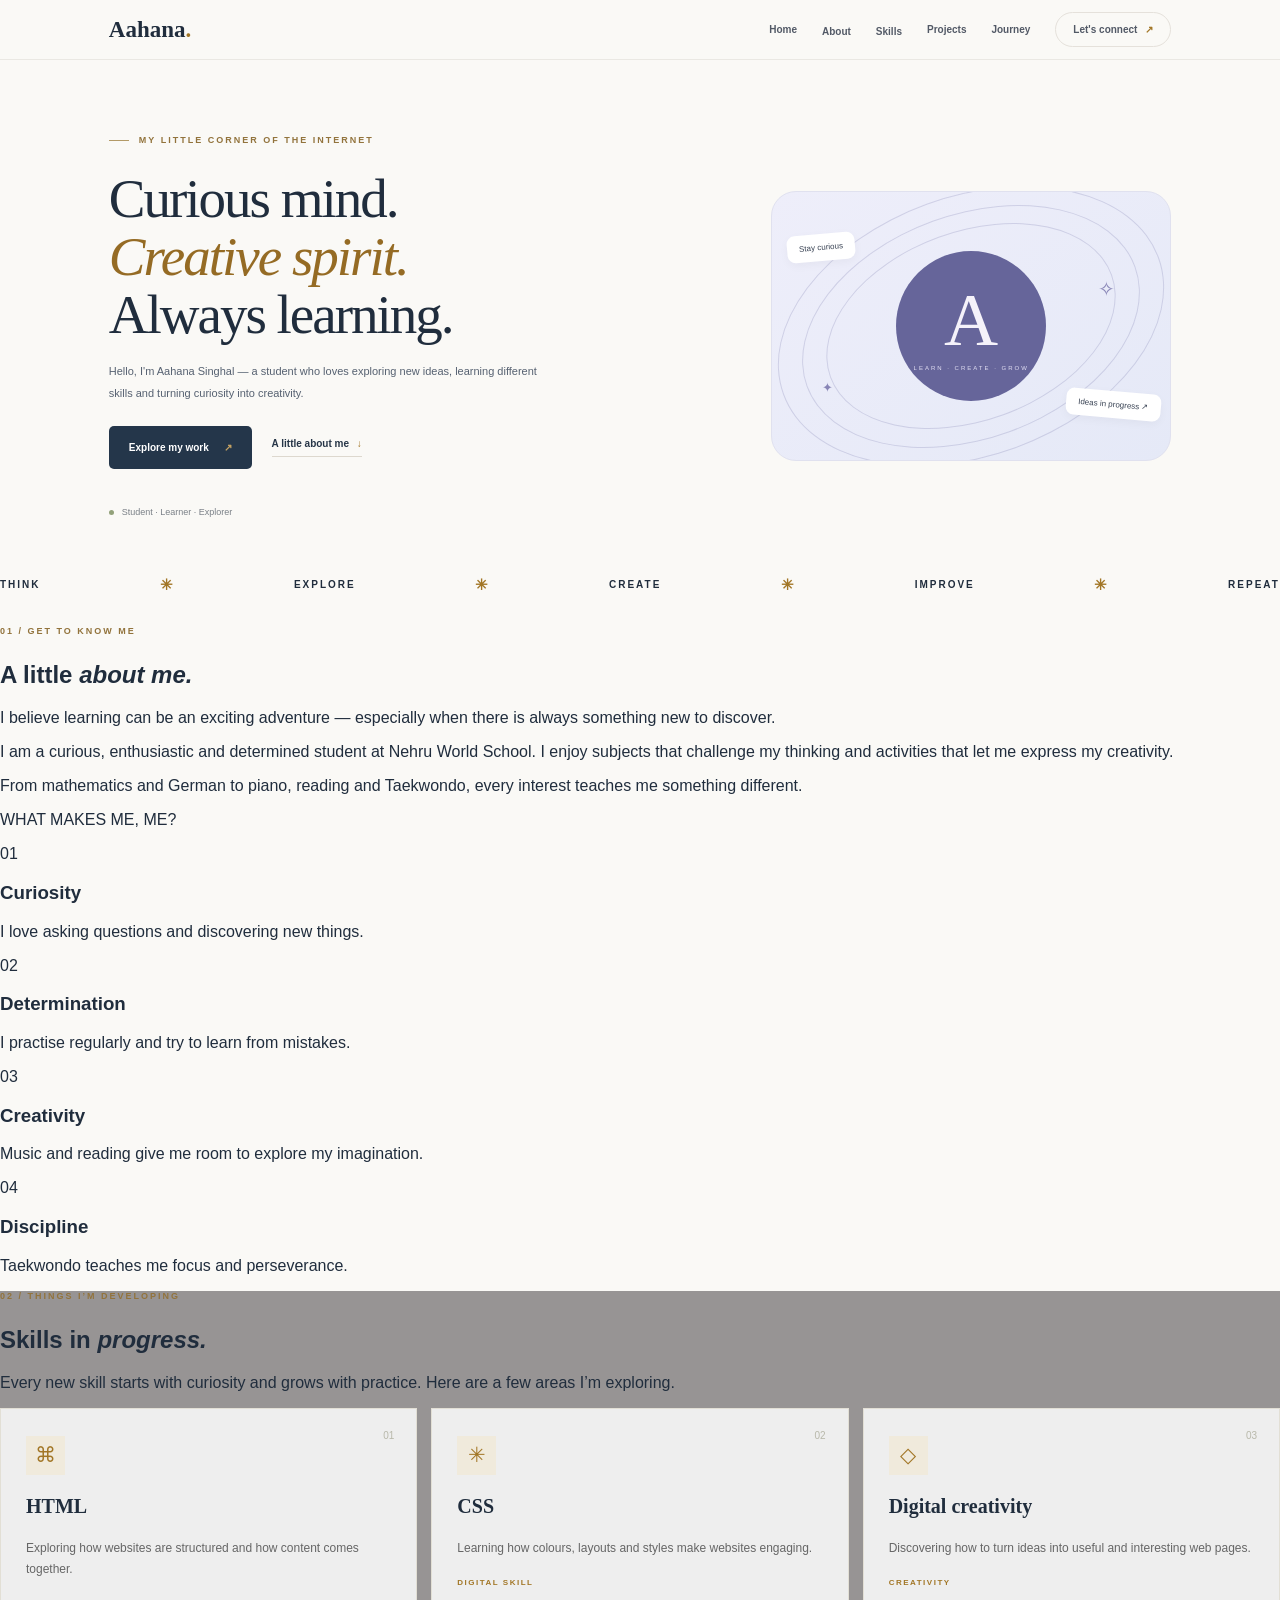
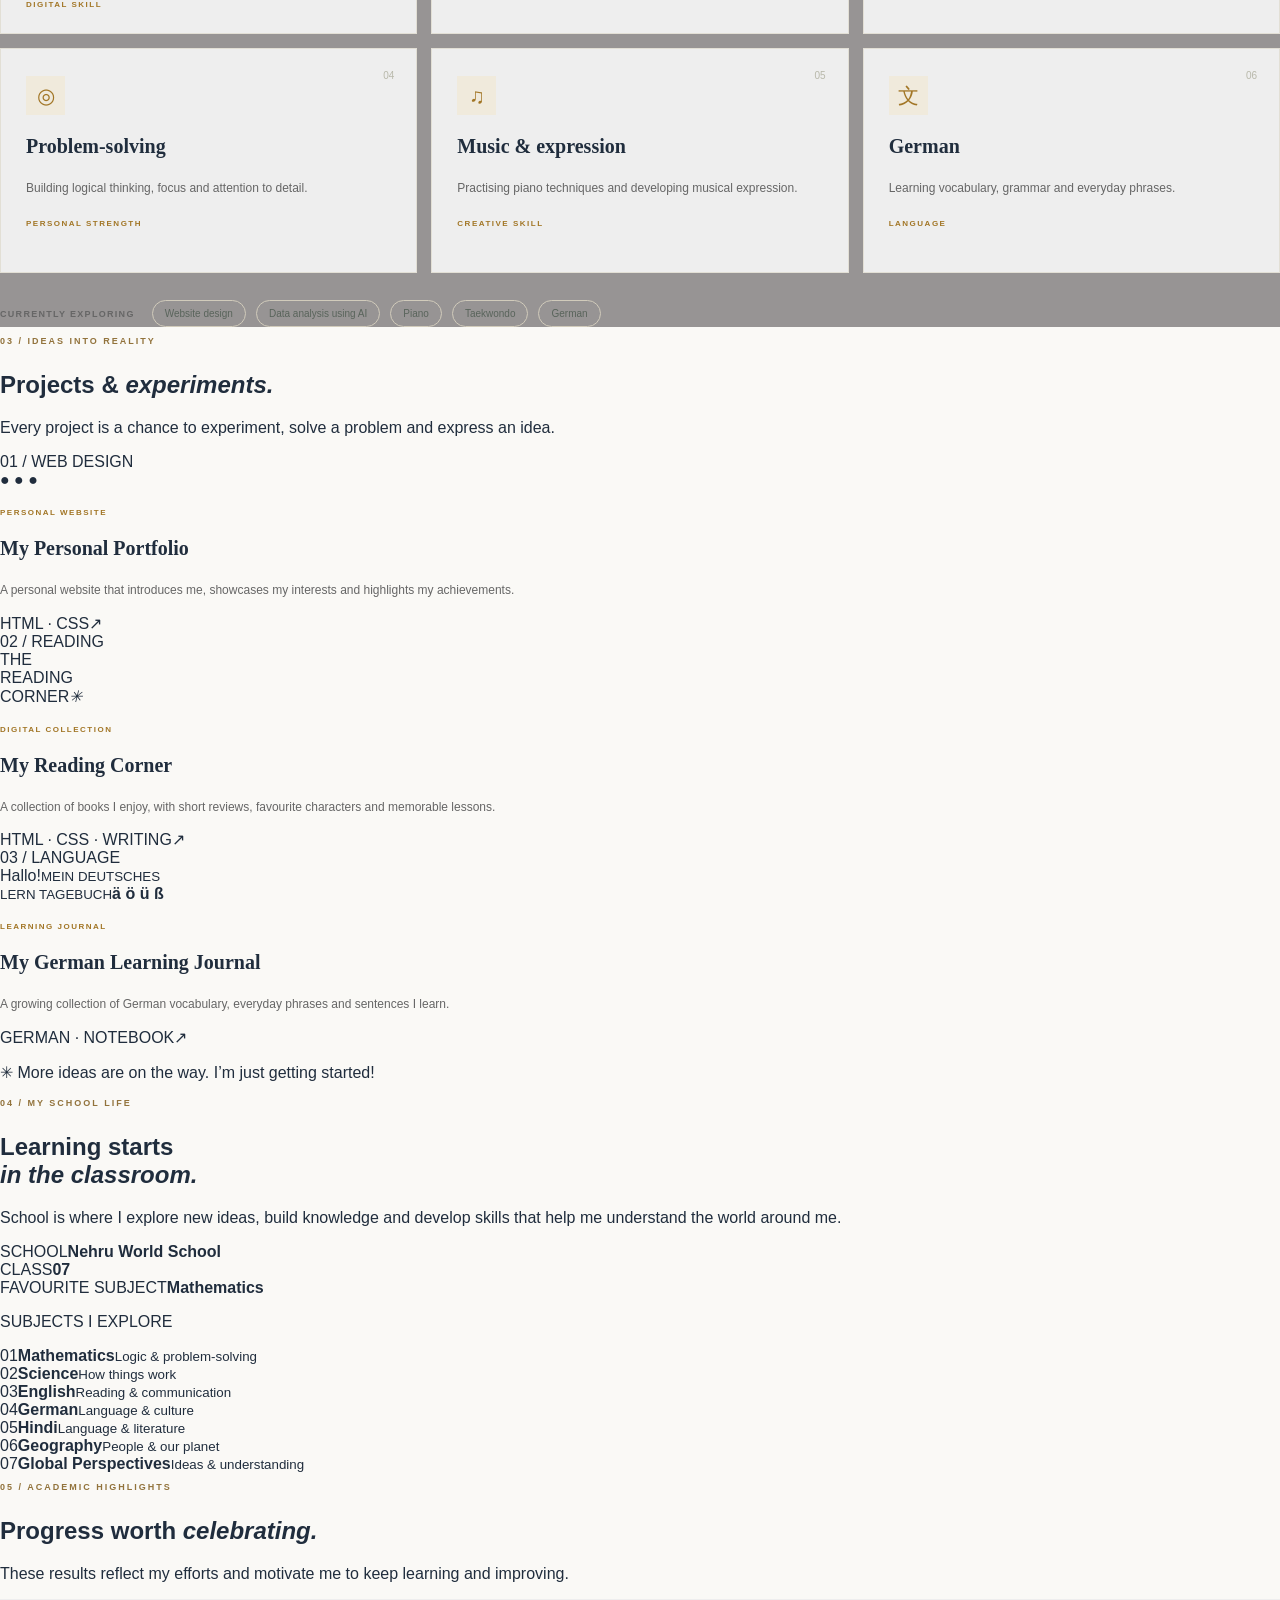
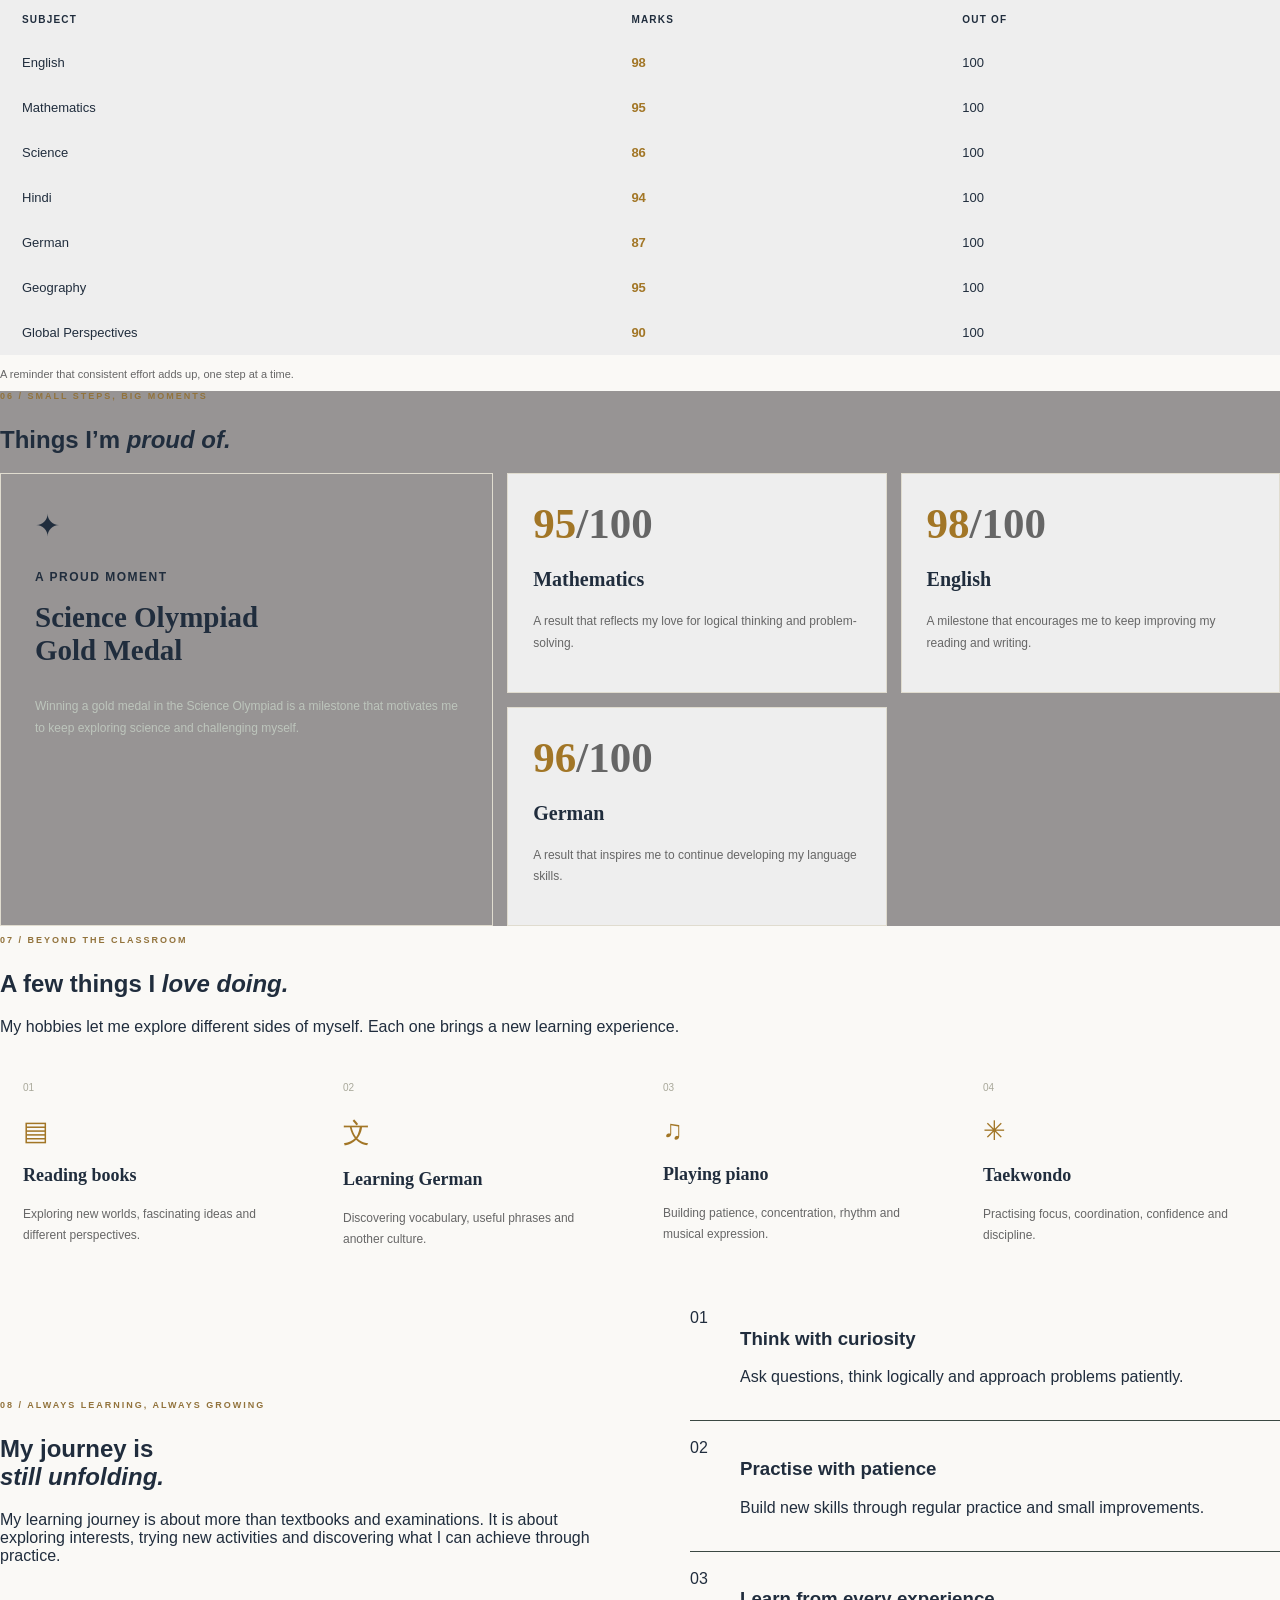
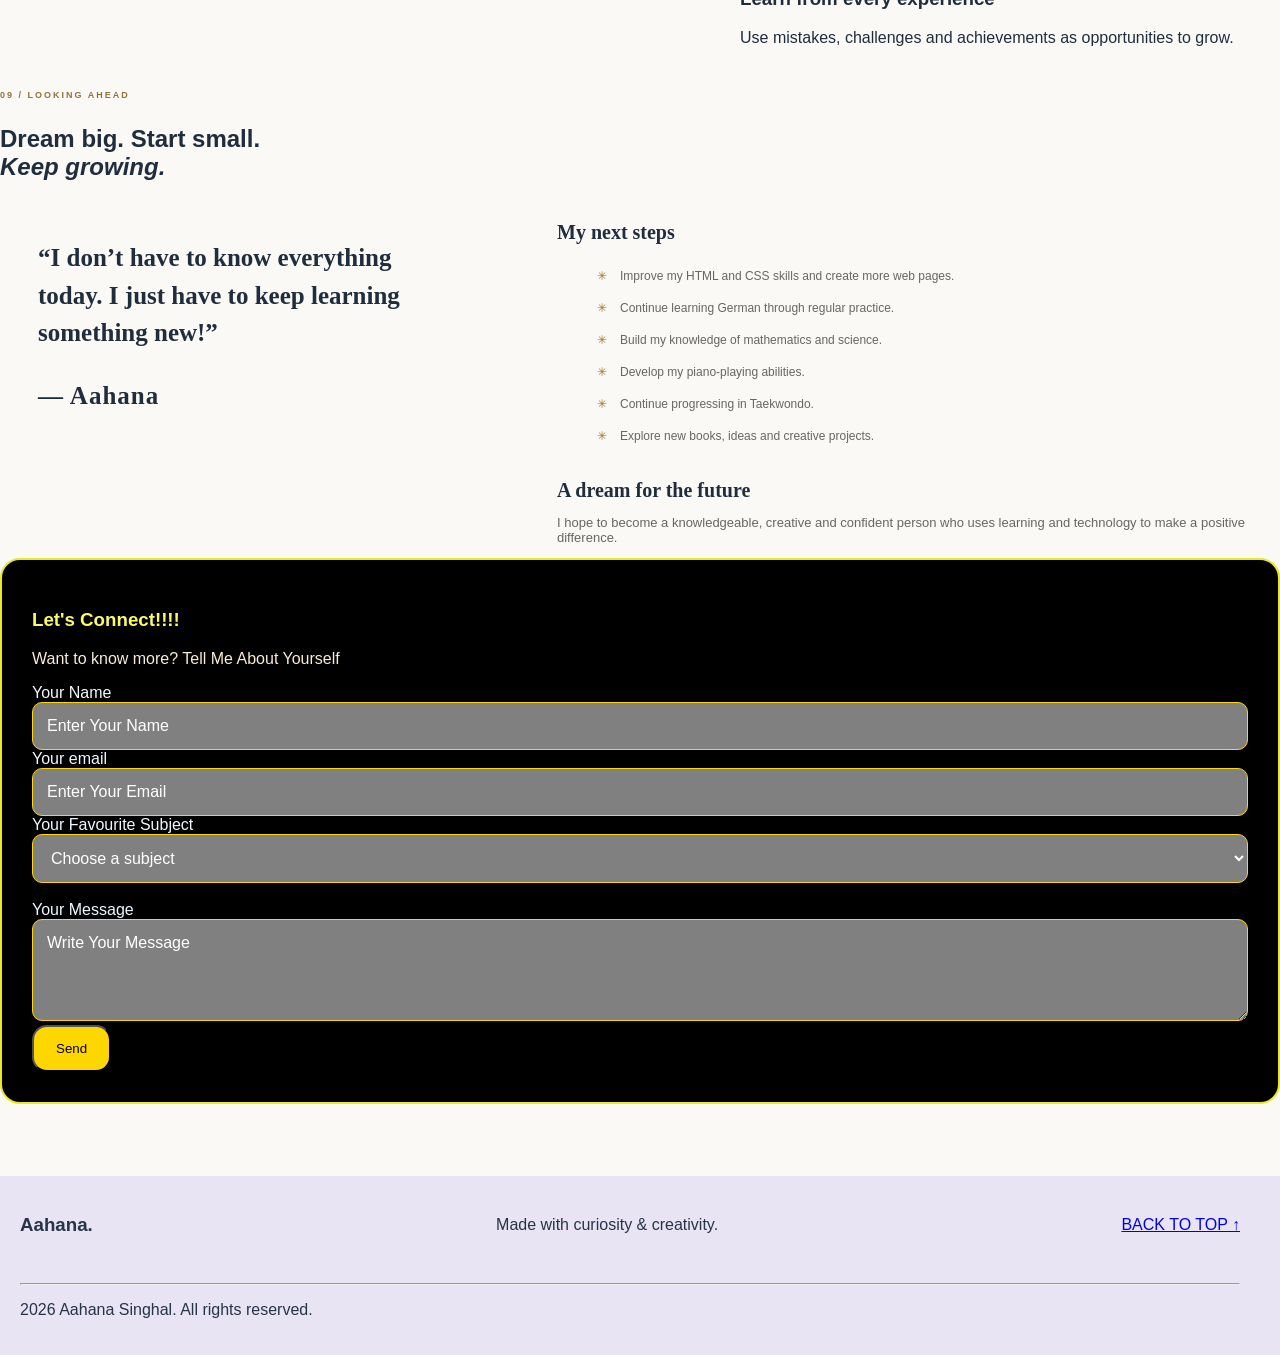
==== commit d072dd89: "-" ====
--- a/index.html
+++ b/index.html
@@ -56,8 +56,7 @@
       </div>
       <div class="hero-footer"><span class="green-dot"></span> Student · Learner · Explorer</div>
     </div>
-<hr>
-<hr>
+
 
     <!-- Hero section right: decorative orbital graphic -->
     <div class="hero-graphic" aria-label="Decorative learning and creativity graphic">
@@ -71,8 +70,7 @@
       <div class="floating-label label-two">Ideas in progress ↗</div>
     </div>
   </section>
-  <hr>
-  <hr>
+  
       <section class="intro-strip">
       <div class="container strip-inner">
         <span>THINK</span><i>✳</i><span>EXPLORE</span><i>✳</i><span>CREATE</span><i>✳</i><span>IMPROVE</span><i>✳</i><span>REPEAT</span>
@@ -101,9 +99,7 @@
     </section>
 
 
-  
-  <hr>
-<hr>
+ 
 
   <!--  New Skills Part  -->
   <section class="section section-soft" id="skills">
@@ -133,8 +129,7 @@
         </div>
       </div>
     </section>
-  <hr>
-  <hr>
+
   <section class="section container" id="projects">
       <div class="section-heading heading-row">
         <div><p class="eyebrow">03 / IDEAS INTO REALITY</p><h2>Projects & <em>experiments.</em></h2></div>
@@ -156,8 +151,7 @@
       </div>
       <p class="next-project-note"><span>✳</span> More ideas are on the way. I’m just getting started!</p>
     </section>
-  <hr>
-  <hr>
+
   <!--academics-->
       <section class="section section-dark" id="school">
       <div class="container academic-layout">
@@ -179,8 +173,7 @@
         </div>
       </div>
     </section>
-<hr>
-<hr>
+
   <!-- My marks table-->
   <section class="section container" id="marks">
       <div class="section-heading">
@@ -204,8 +197,7 @@
       </div>
       <p class="table-note">A reminder that consistent effort adds up, one step at a time.</p>
     </section>
-  <hr>
-  <hr>
+  
   <!--achievments-->
    <section class="section section-soft" id="achievements">
       <div class="container">
@@ -221,8 +213,7 @@
         </div>
       </div>
     </section>
-      <hr>
-      <hr>
+      
    <section class="section container" id="hobbies">
       <div class="section-heading">
         <p class="eyebrow">07 / BEYOND THE CLASSROOM</p>
@@ -236,8 +227,7 @@
         <article class="hobby-item"><span>04</span><div class="hobby-icon">✳</div><h3>Taekwondo</h3><p>Practising focus, coordination, confidence and discipline.</p></article>
       </div>
     </section>
-  <hr>
-  <hr>
+ 
     <section class="section section-dark journey-section" id="journey">
       <div class="container journey-layout">
         <div><p class="eyebrow">08 / ALWAYS LEARNING, ALWAYS GROWING</p><h2>My journey is<br><em>still unfolding.</em></h2><p class="dark-copy">My learning journey is about more than textbooks and examinations. It is about exploring interests, trying new activities and discovering what I can achieve through practice.</p></div>
@@ -248,8 +238,7 @@
         </div>
       </div>
     </section>
-  <hr>
-  <hr>
+ 
 
     <section class="section container" id="goals">
       <div class="section-heading">
@@ -274,9 +263,7 @@
       </div>
     </section>
 
-  <hr>
-  <hr>
-
+ 
 <!--=====================================
 Contact
 \-->
--- a/style.css
+++ b/style.css
@@ -379,7 +379,21 @@
     font-size: 10px;
     color: #59645b;
     border-radius: 30px;
-}
+
+}
+
+/* Goals */
+.goals-layout { display: grid; grid-template-columns: .8fr 1.2fr; gap: 75px; }
+.goal-quote { background: var(--ink); color: var(--paper); padding: 38px; font: 600 25px/1.5 var(--serif); align-self: start; }
+.goal-quote span { display: block; color: var(--gold-light); font: 600 10px var(--sans); letter-spacing: 1px; margin-top: 25px; }
+.goal-content h3 { font: 600 20px var(--serif); margin-bottom: 13px; }
+.goal-list { list-style: none; }
+.goal-list li { position: relative; padding: 9px 0 9px 23px; color: var(--muted); font-size: 12px; border-bottom: 1px solid var(--line); }
+.goal-list li::before { content: "✳"; position: absolute; left: 0; color: var(--gold); }
+.future-heading { margin-top: 27px; }
+.goal-content > p { color: var(--muted); font-size: 13px; }
+
+
 /* Intro ticker */
 .intro-strip { background: var(--ink); color: var(--paper); }
 .strip-inner { min-height: 65px; display: flex; justify-content: space-between; align-items: center; gap: 15px; font-size: 10px; font-weight: 700; letter-spacing: 2px; }
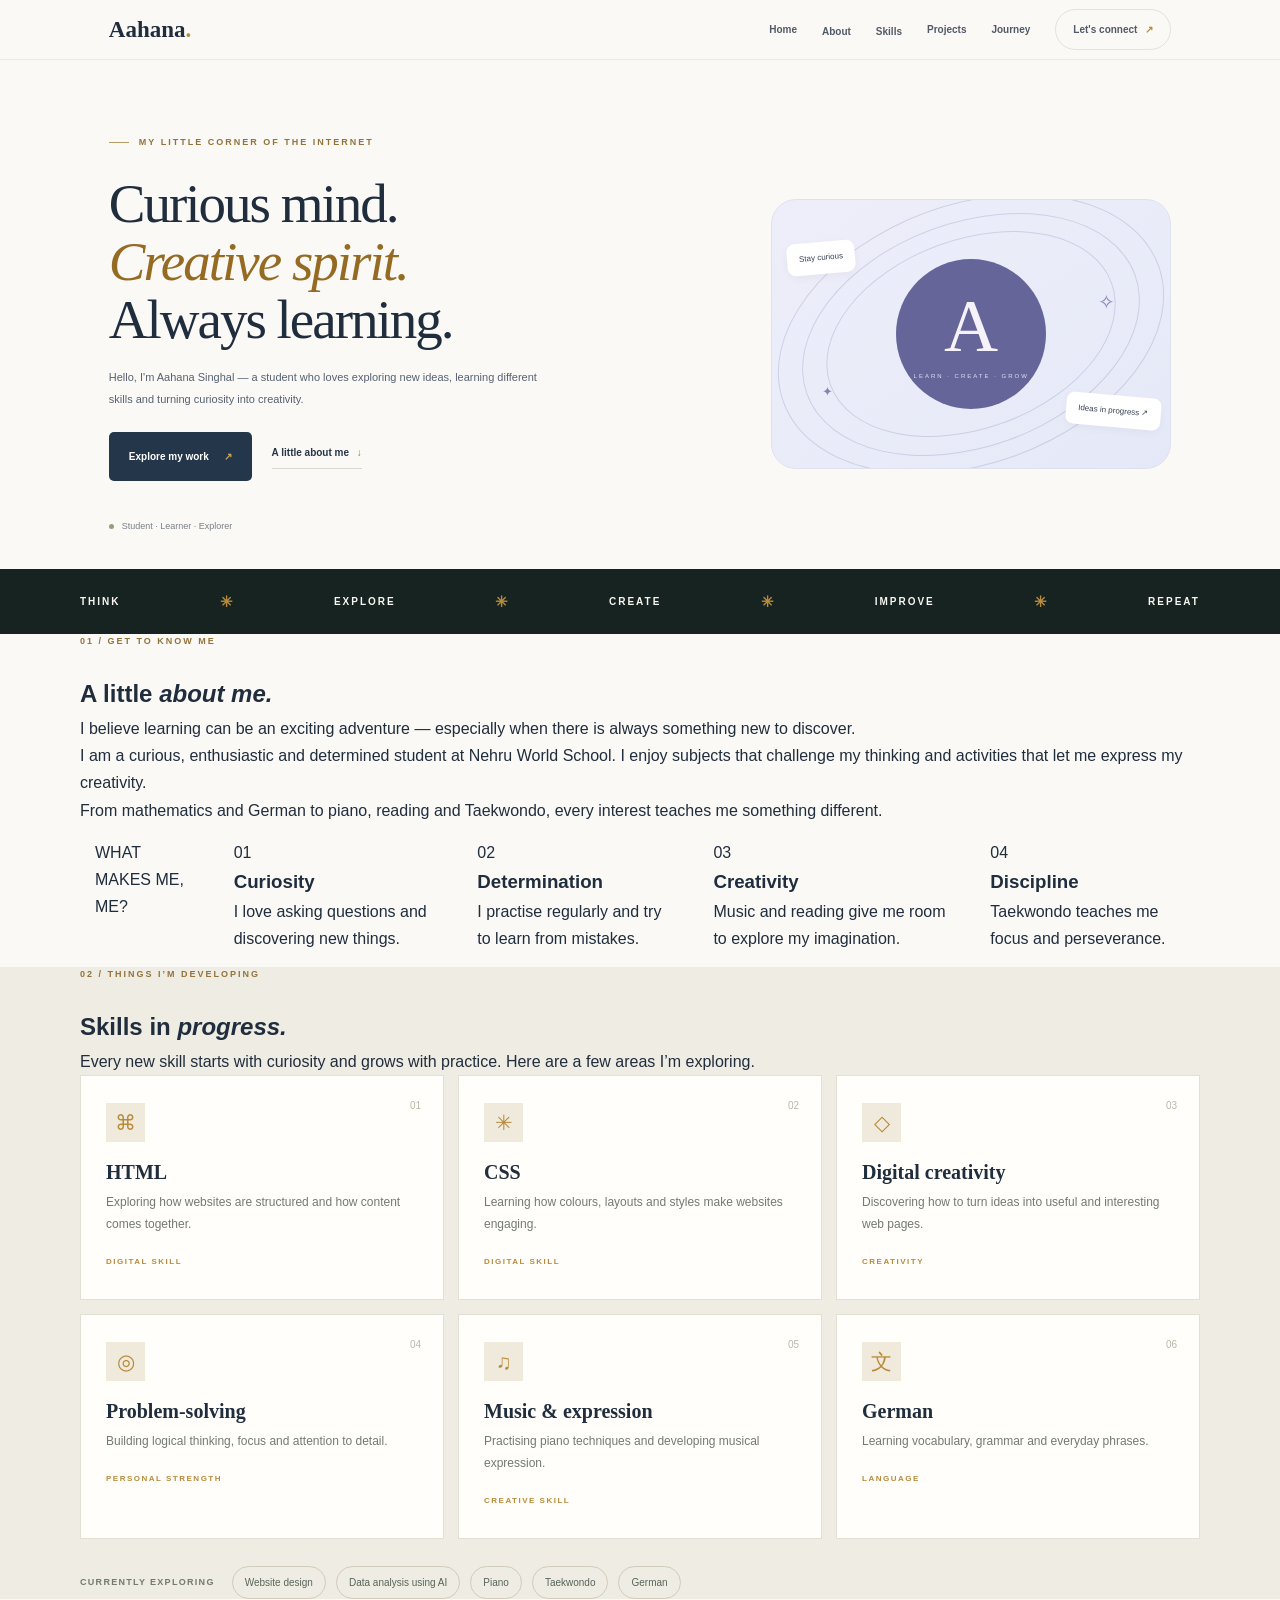
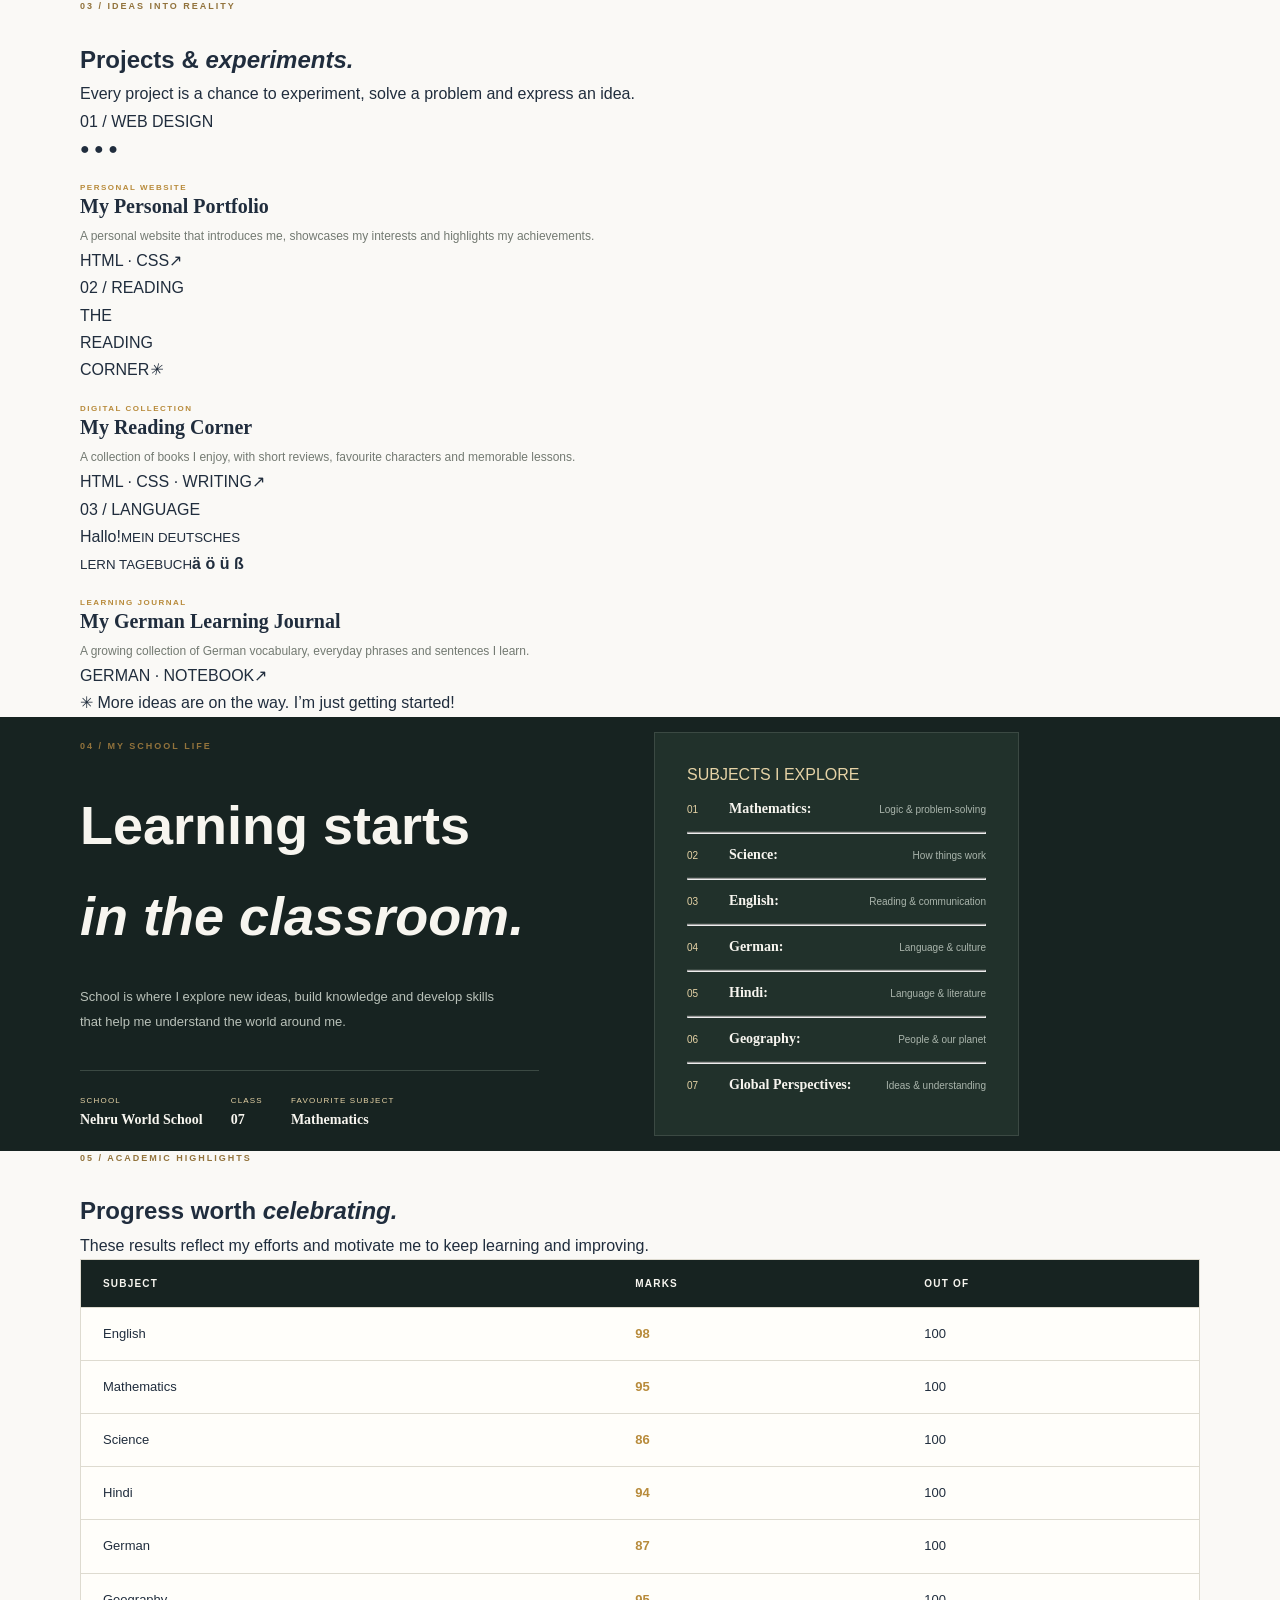
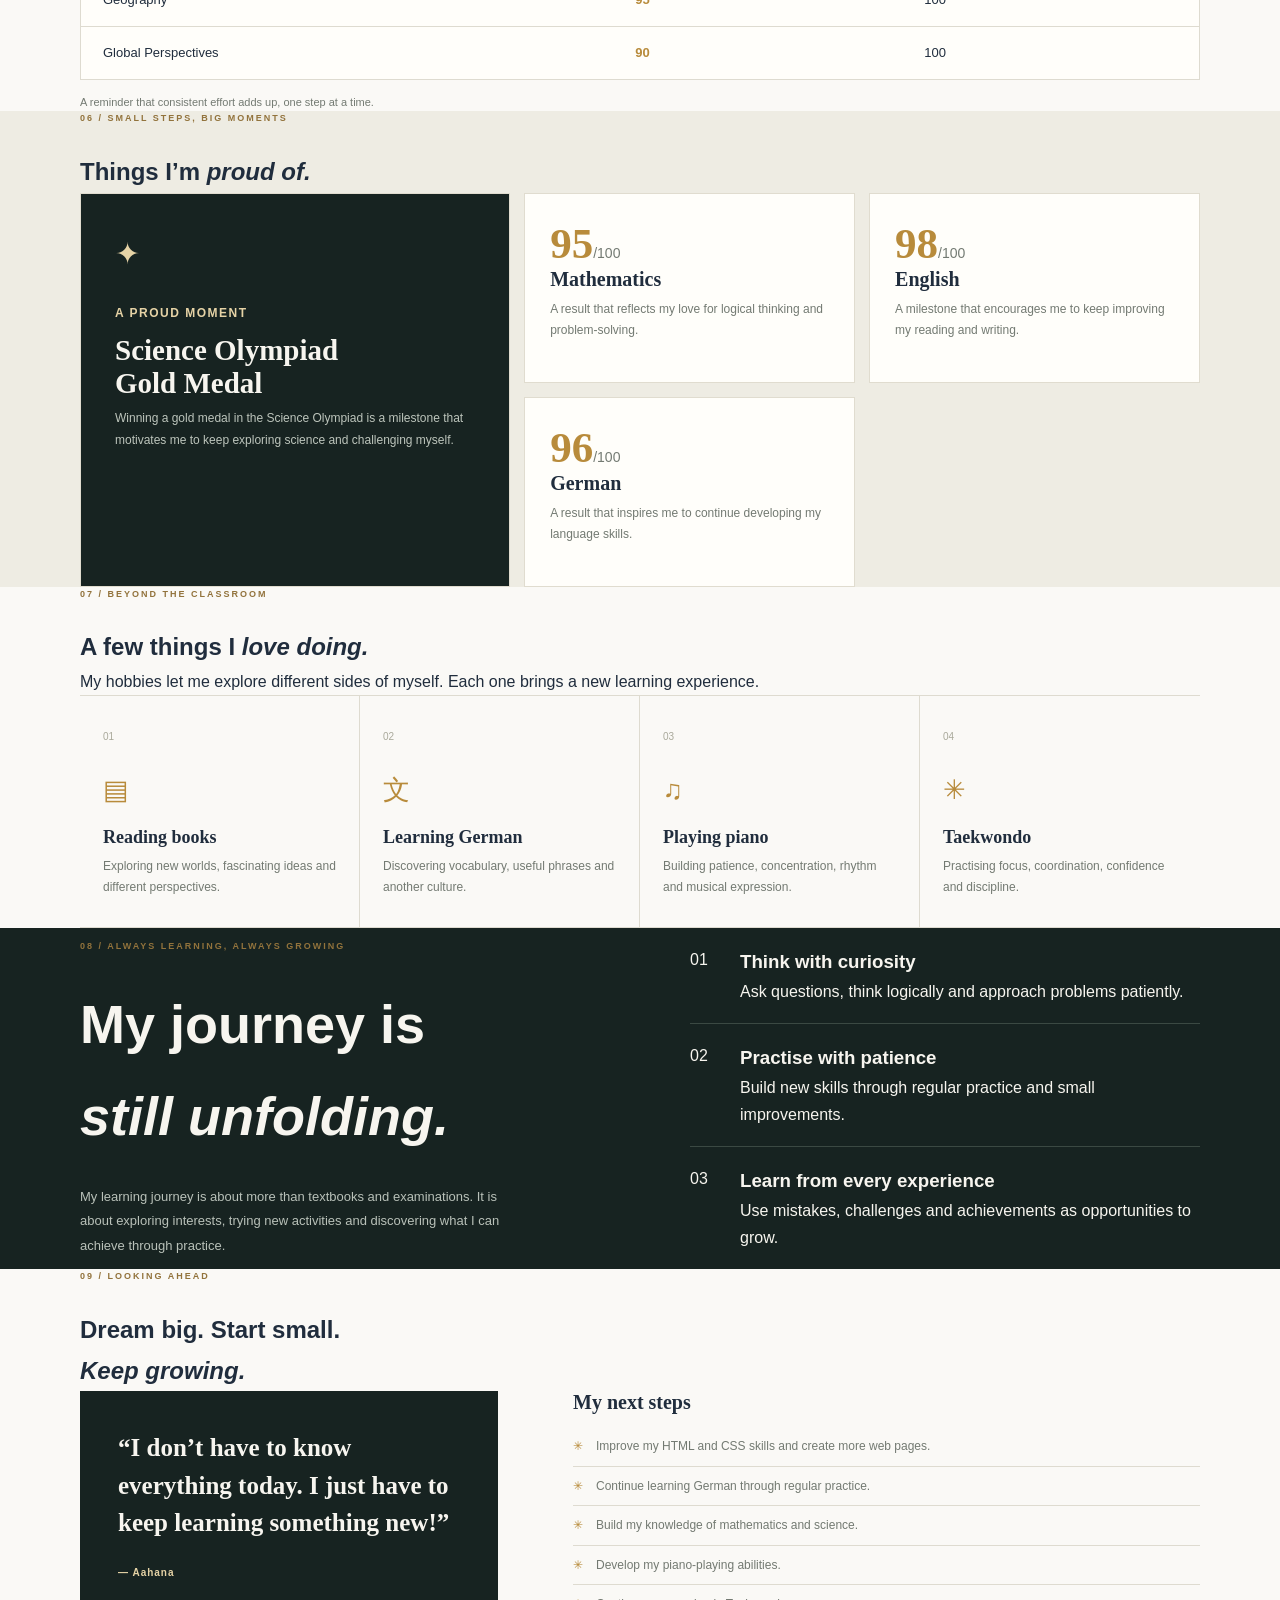
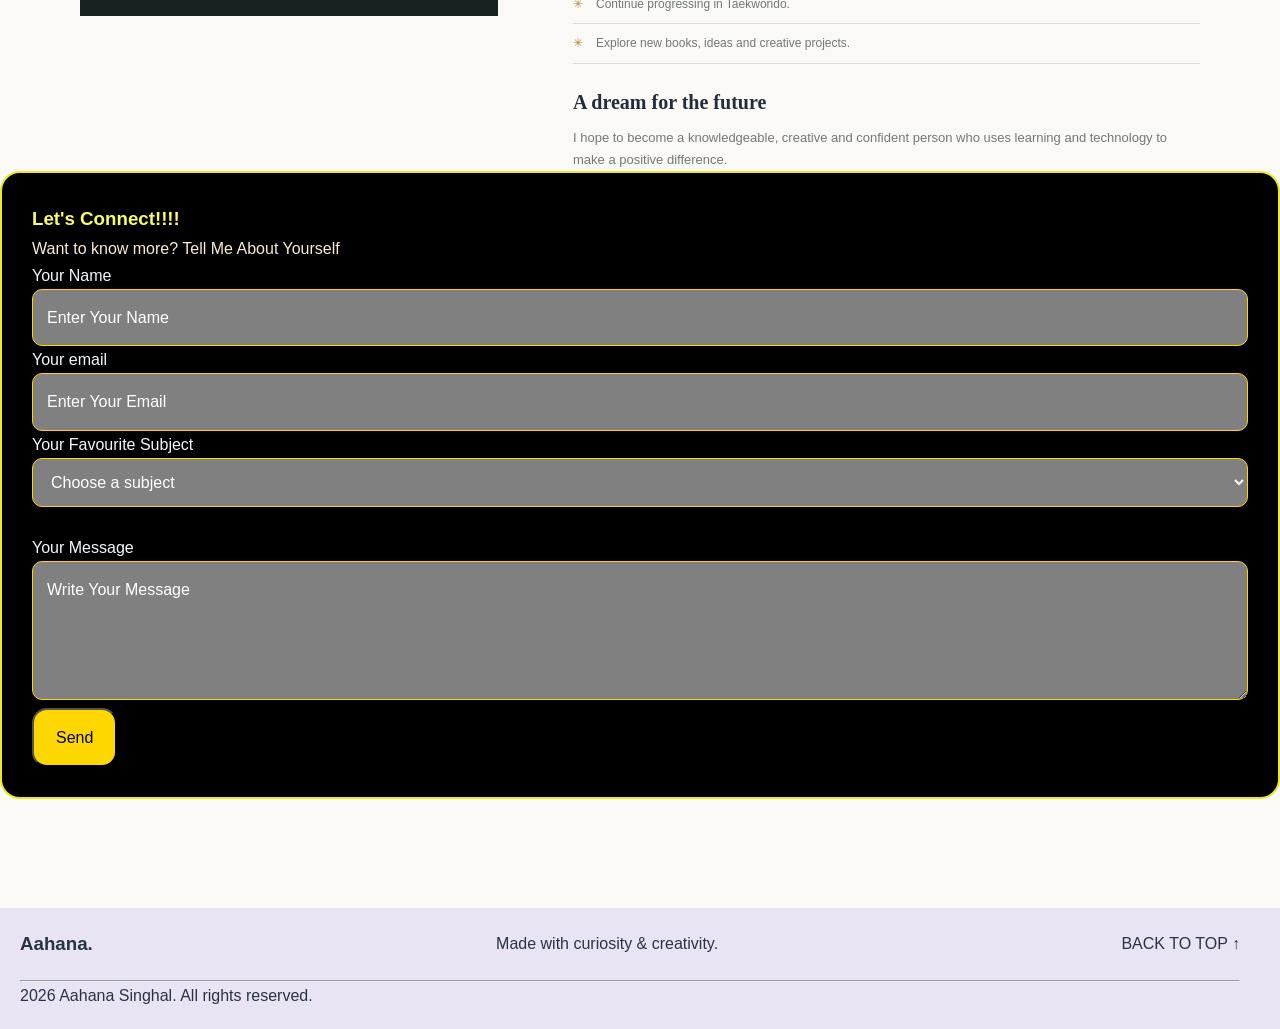
==== commit f0d30369: "-" ====
--- a/index.html
+++ b/index.html
@@ -88,7 +88,7 @@
           <p>I am a curious, enthusiastic and determined student at Nehru World School. I enjoy subjects that challenge my thinking and activities that let me express my creativity.</p>
           <p>From mathematics and German to piano, reading and Taekwondo, every interest teaches me something different.</p>
         </div>
-        <div class="values-panel">
+        <div class="cards">
           <p class="panel-label">WHAT MAKES ME, ME?</p>
           <article class="value-item"><span>01</span><div><h3>Curiosity</h3><p>I love asking questions and discovering new things.</p></div></article>
           <article class="value-item"><span>02</span><div><h3>Determination</h3><p>I practise regularly and try to learn from mistakes.</p></div></article>
@@ -161,15 +161,17 @@
           <p class="dark-copy">School is where I explore new ideas, build knowledge and develop skills that help me understand the world around me.</p>
           <div class="school-facts"><div><span>SCHOOL</span><strong>Nehru World School</strong></div><div><span>CLASS</span><strong>07</strong></div><div><span>FAVOURITE SUBJECT</span><strong>Mathematics</strong></div></div>
         </div>
+        <div class="cards">
         <div class="subject-panel">
           <p class="panel-label">SUBJECTS I EXPLORE</p>
-          <div class="subject-row"><span>01</span><b>Mathematics</b><small>Logic & problem-solving</small></div>
-          <div class="subject-row"><span>02</span><b>Science</b><small>How things work</small></div>
-          <div class="subject-row"><span>03</span><b>English</b><small>Reading & communication</small></div>
-          <div class="subject-row"><span>04</span><b>German</b><small>Language & culture</small></div>
-          <div class="subject-row"><span>05</span><b>Hindi</b><small>Language & literature</small></div>
-          <div class="subject-row"><span>06</span><b>Geography</b><small>People & our planet</small></div>
-          <div class="subject-row"><span>07</span><b>Global Perspectives</b><small>Ideas & understanding</small></div>
+          <div class="subject-row"><span>01</span><b>Mathematics:</b><small>Logic & problem-solving</small></div>
+          <hr><div class="subject-row"><span>02</span><b>Science:</b><small>How things work</small></div>
+          <hr><div class="subject-row"><span>03</span><b>English:</b><small>Reading & communication</small></div>
+          <hr><div class="subject-row"><span>04</span><b>German:</b><small>Language & culture</small></div>
+          <hr><div class="subject-row"><span>05</span><b>Hindi:</b><small>Language & literature</small></div>
+          <hr><div class="subject-row"><span>06</span><b>Geography:</b><small>People & our planet</small></div>
+         <hr><div class="subject-row"><span>07</span><b>Global Perspectives:</b><small>Ideas & understanding</small></div>
+        </div>
         </div>
       </div>
     </section>
--- a/style.css
+++ b/style.css
@@ -3,12 +3,33 @@
    Used throughout the website
    ========================================= */
 :root {
-    --paper-deep: #979494;
-    --white: #eeeeee;
-    --gold: #a27626;
-    --muted: #666666;
-    --serif: Georgia, serif;
-}
+  --ink: #172321;
+  --ink-soft: #24332f;
+  --paper: #f7f5ef;
+  --paper-deep: #eeece3;
+  --white: #fffefa;
+  --gold: #b88b3b;
+  --gold-light: #e6d3a6;
+  --muted: #737a72;
+  --line: #dedbd0;
+  --serif: "Playfair Display", Georgia, serif;
+  --sans: "DM Sans", Arial, sans-serif;
+}
+
+* { margin: 0; padding: 0; box-sizing: border-box; }
+html { scroll-behavior: smooth; scroll-padding-top: 95px; }
+body {
+  background: var(--paper);
+  color: var(--ink);
+  font-family: var(--sans);
+  line-height: 1.7;
+  -webkit-font-smoothing: antialiased;
+}
+a { color: inherit; text-decoration: none; }
+button, input, select, textarea { font: inherit; }
+.container { width: min(1120px, calc(100% - 48px)); margin-inline: auto; }
+
+
 
 /* =========================================
    2. GENERAL PAGE STYLING
@@ -400,6 +421,32 @@
 .strip-inner i { color: var(--gold); font-style: normal; font-size: 15px; }
 
 
+
+
+
+
+
+
+
+
+
+
+
+
+
+
+
+
+
+
+
+
+
+
+
+
+
+
 /* Marks table */
 .marks-wrap { overflow-x: auto; border: 1px solid var(--line); background: var(--white); }
 .marks-table { width: 100%; border-collapse: collapse; text-align: left; }
@@ -435,6 +482,46 @@
 .journey-list article { display: grid; grid-template-columns: 35px 1fr; gap: 15px; padding: 18px 0; border-bottom: 1px solid #3b4943; }
 .journey-list article:last-child { border-bottom: 0; }
 .journey-list h3 { color: var(--paper); }
+
+
+/* Academic dark section */
+.section-dark { background: var(--ink); color: var(--paper); }
+.academic-layout { display: grid; grid-template-columns: .9fr 1.1fr; gap: 100px; align-items: center; }
+.academic-layout h2, .journey-layout h2, .contact-copy h2 { font-size: clamp(39px, 4.5vw, 54px); margin-top: 16px; }
+.dark-copy { max-width: 430px; color: #b9c1b9; font-size: 13px; line-height: 1.9; margin-top: 22px; }
+.school-facts { display: flex; flex-wrap: wrap; gap: 28px; border-top: 1px solid #3b4943; margin-top: 35px; padding-top: 23px; }
+.school-facts div { display: flex; flex-direction: column; gap: 5px; }
+.school-facts span { color: var(--gold-light); font-size: 8px; letter-spacing: 1.2px; }
+.school-facts strong { font: 600 14px var(--serif); }
+.subject-panel { background: #21312b; padding: 28px 32px; border: 1px solid #3b4943; }
+.subject-panel .panel-label { color: var(--gold-light); }
+.subject-row { display: grid; grid-template-columns: 30px 1fr 1fr; align-items: center; gap: 12px; padding: 13px 0; border-bottom: 1px solid #3b4943; }
+.subject-row:last-child { border-bottom: 0; }
+.subject-row span { color: var(--gold-light); font-size: 10px; }
+.subject-row b { font: 600 14px var(--serif); }
+.subject-row small { color: #aab5ac; font-size: 10px; text-align: right; }
+
+
+
+
+
+
+
+
+
+
+
+
+
+
+
+
+
+
+
+
+
+
 
 
 
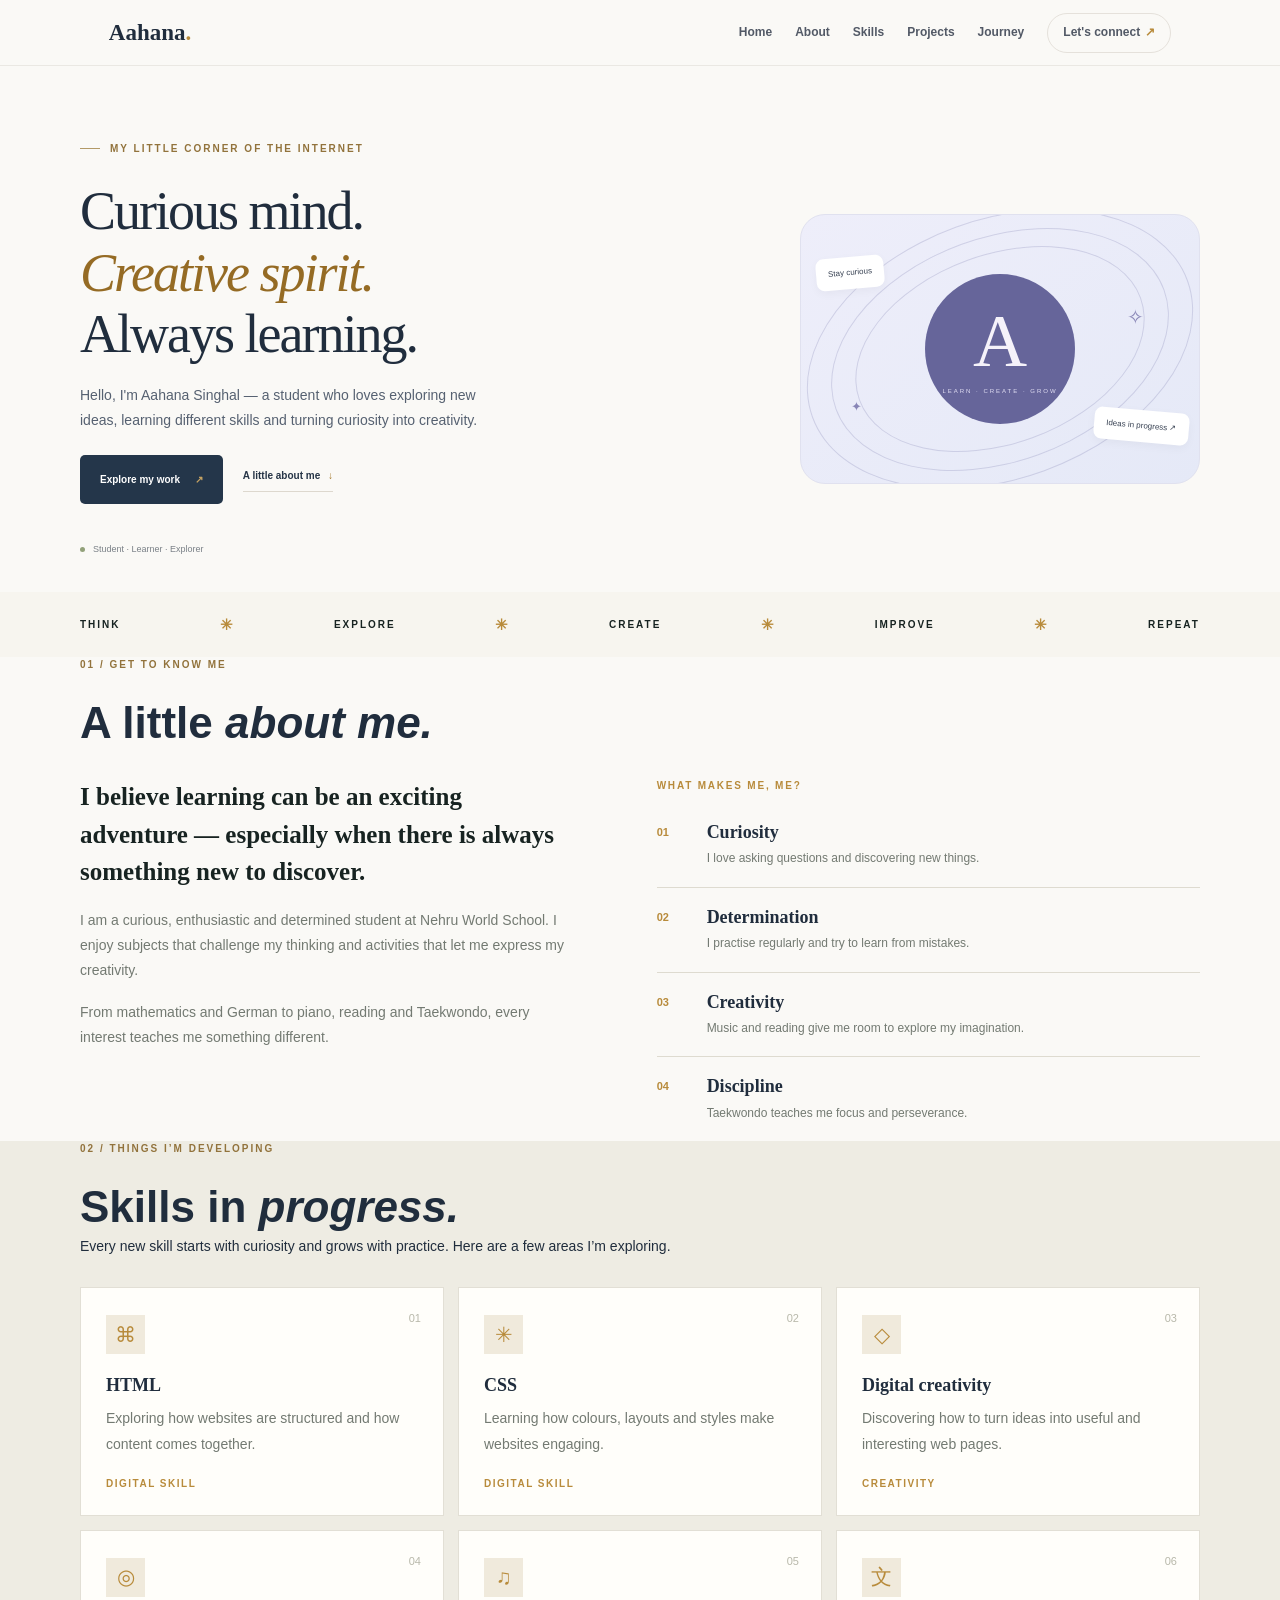
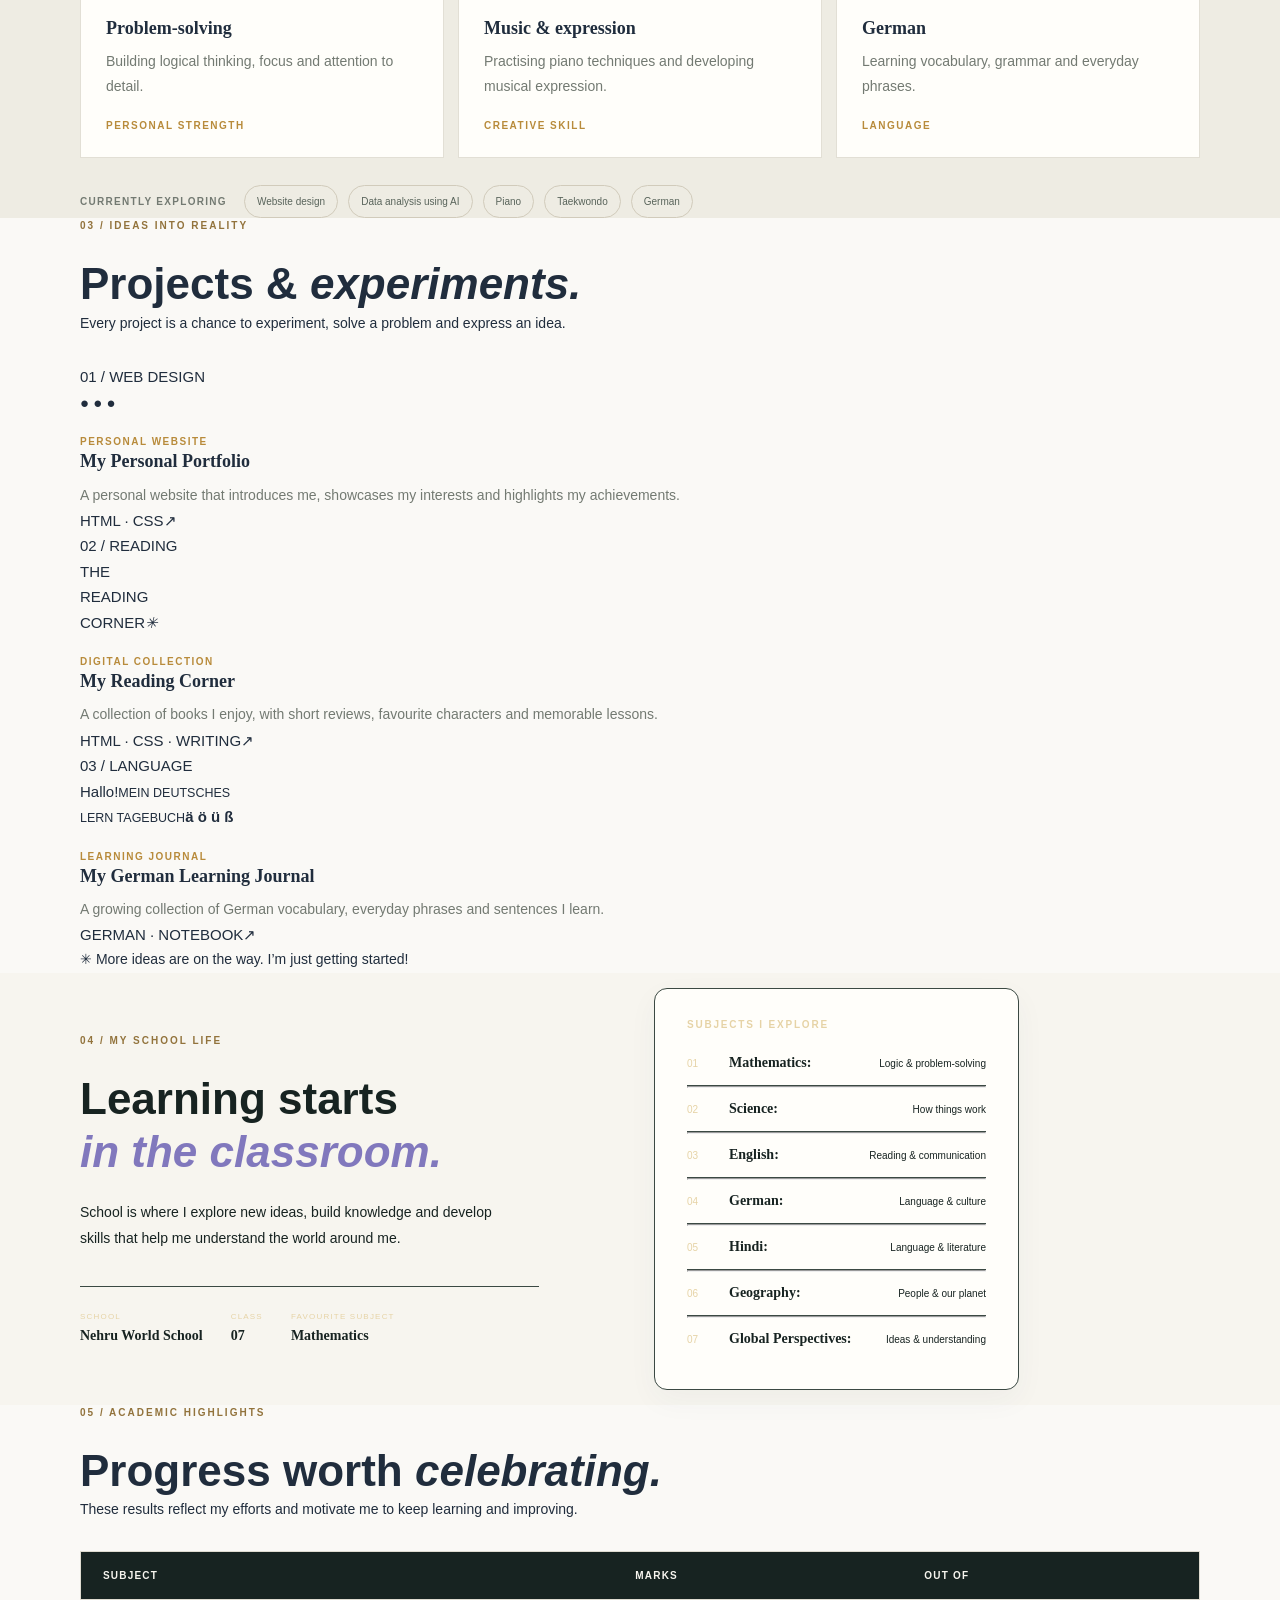
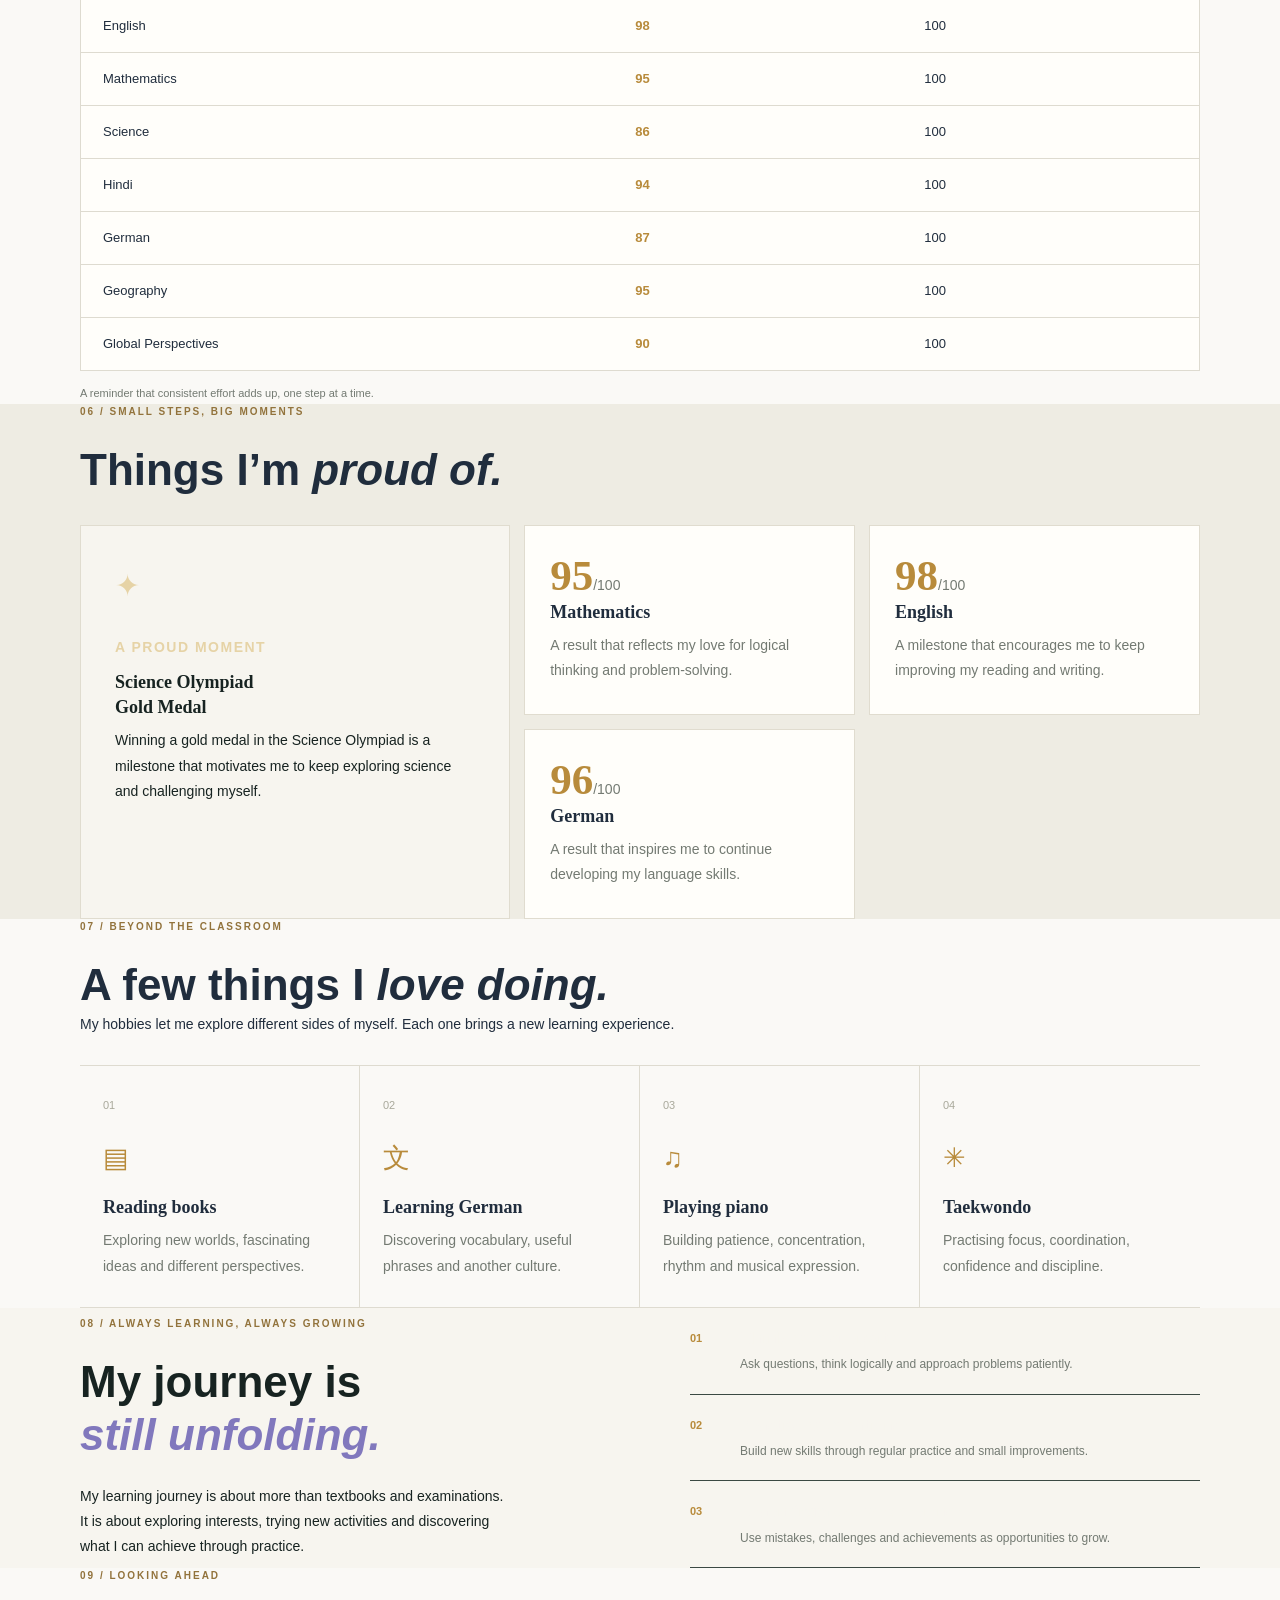
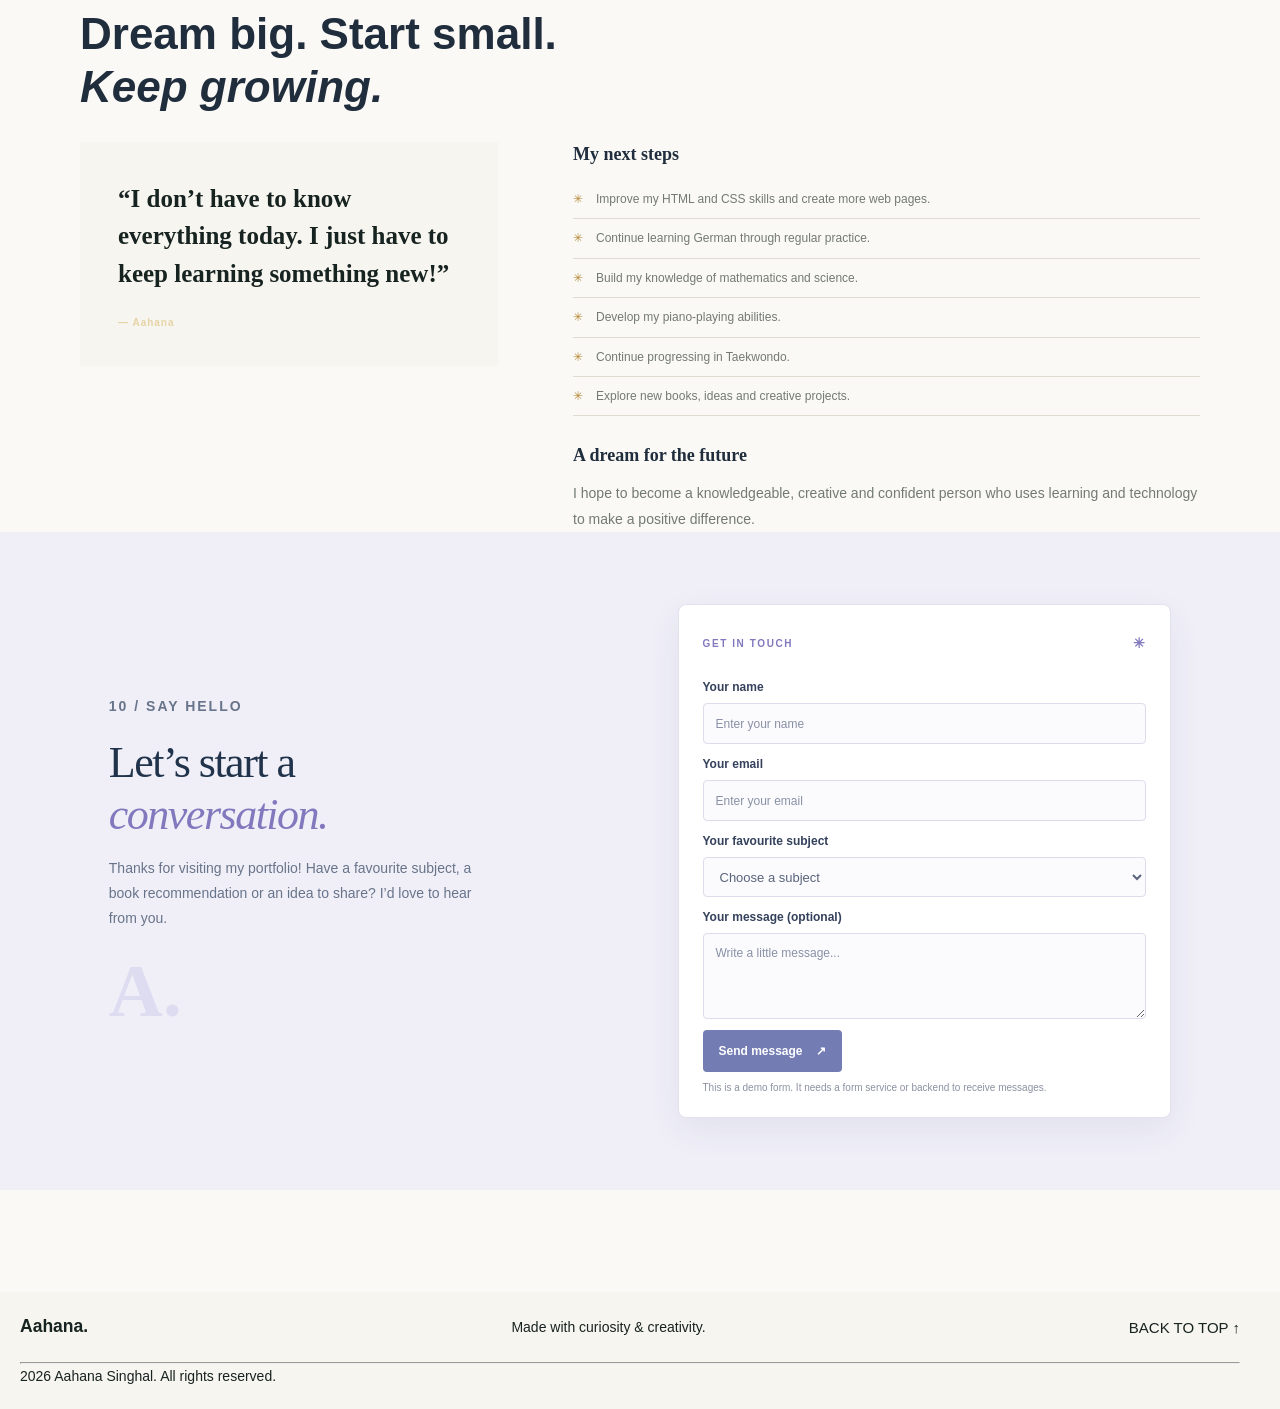
==== commit f87d5c9e: "-" ====
--- a/index.html
+++ b/index.html
@@ -88,13 +88,12 @@
           <p>I am a curious, enthusiastic and determined student at Nehru World School. I enjoy subjects that challenge my thinking and activities that let me express my creativity.</p>
           <p>From mathematics and German to piano, reading and Taekwondo, every interest teaches me something different.</p>
         </div>
-        <div class="cards">
+        <div class=""marks-wrap>
           <p class="panel-label">WHAT MAKES ME, ME?</p>
           <article class="value-item"><span>01</span><div><h3>Curiosity</h3><p>I love asking questions and discovering new things.</p></div></article>
           <article class="value-item"><span>02</span><div><h3>Determination</h3><p>I practise regularly and try to learn from mistakes.</p></div></article>
           <article class="value-item"><span>03</span><div><h3>Creativity</h3><p>Music and reading give me room to explore my imagination.</p></div></article>
           <article class="value-item"><span>04</span><div><h3>Discipline</h3><p>Taekwondo teaches me focus and perseverance.</p></div></article>
-        </div>
       </div>
     </section>
 
@@ -270,78 +269,61 @@
 Contact
 \-->
   <section class="contact" id="contact">
-   <h3>
-    Let's Connect!!!!
-   </h3>
-   <p>
-    Want to know more? Tell Me About Yourself
-   </p>
-   <form id="contact-form">
-    <label for="name">
-     Your Name
-    </label>
-    <input id="name" name="name" placeholder="Enter Your Name" required="" type="text"/>
-    <label for="email">
-     Your email
-    </label>
-    <input id="email" name="email" placeholder="Enter Your Email" required="" type="email"/>
-    <label for="subject">
-     Your Favourite Subject
-    </label>
-    <select id="subject" name="subject" required="">
-     <option value="">
-      Choose a subject
-     </option>
-     <option value="maths">
-      Maths
-     </option>
-     <option value="science">
-      Science
-     </option>
-     <option value="history">
-      History
-     </option>
-     <option value="english">
-      English
-     </option>
-    </select>
-    <br/>
-    <br/>
-    <label for="message">
-     Your Message
-    </label>
-    <textarea id="message" name="message" placeholder="Write Your Message" required="" rows="4"></textarea>
-    <button type="submit">
-     Send
-    </button>
-   </form>
-  </section>
+    <div class="contact-layout">
+      <div class="contact-copy">
+        <p class="contact-eyebrow">10 / SAY HELLO</p>
+        <h2>Let’s start a<br><em>conversation.</em></h2>
+        <p>Thanks for visiting my portfolio! Have a favourite subject, a book recommendation or an idea to share? I’d love to hear from you.</p>
+        <div class="contact-mark">A.</div>
+      </div>
+
+      <div class="contact-card">
+        <div class="contact-card-top">
+          <span>GET IN TOUCH</span>
+          <span>✳</span>
+        </div>
+        <form id="contact-form">
+          <label for="name">Your name</label>
+          <input id="name" name="name" placeholder="Enter your name" required type="text"/>
+
+          <label for="email">Your email</label>
+          <input id="email" name="email" placeholder="Enter your email" required type="email"/>
+
+          <label for="subject">Your favourite subject</label>
+          <select id="subject" name="subject" required>
+            <option value="">Choose a subject</option>
+            <option value="maths">Maths</option>
+            <option value="science">Science</option>
+            <option value="history">History</option>
+            <option value="english">English</option>
+          </select>
+
+          <label for="message">Your message (optional)</label>
+          <textarea id="message" name="message" placeholder="Write a little message..." rows="3"></textarea>
+
+          <button type="submit">Send message <span>↗</span></button>
+        </form>
+        <p class="contact-note">This is a demo form. It needs a form service or backend to receive messages.</p>
+      </div>
+    </div>
+   </section>
   <br/>
   <br/>
   <br/>
   <br/>
   <!--FOOTER-->
   <footer class="site-footer">
-
     <!-- Footer top row -->
     <div class="top">
-
         <h3 class="footer-name">Aahana.</h3>
-
         <p class="footer-message">
             Made with curiosity & creativity.
         </p>
-
         <a href="#home" class="back-to-top">
             BACK TO TOP ↑
         </a>
-
-    </div>
-
-    
+    </div>
     <hr class="footer-line">
-
-  
     <p class="copyright">
        2026 Aahana Singhal. All rights reserved.
     </p>
--- a/style.css
+++ b/style.css
@@ -422,30 +422,17 @@
 
 
 
-
-
-
-
-
-
-
-
-
-
-
-
-
-
-
-
-
-
-
-
-
-
-
-
+/* About */
+.about-layout { display: grid; grid-template-columns: .95fr 1.05fr; gap: 85px; align-items: start; }
+.about-lead p { color: var(--muted); font-size: 14px; margin-top: 17px; }
+.about-lead .large-copy { color: var(--ink); font: 600 25px/1.55 var(--serif); margin-top: 0; }
+.values-panel { background: var(--white); border: 1px solid var(--line); padding: 27px 32px; }
+.panel-label { font-size: 9px; letter-spacing: 1.8px; color: var(--gold); font-weight: 700; margin-bottom: 10px; }
+.value-item { display: grid; grid-template-columns: 38px 1fr; gap: 12px; padding: 17px 0; border-bottom: 1px solid var(--line); }
+.value-item:last-child { border-bottom: 0; }
+.value-item > span, .journey-list article > span { color: var(--gold); font-size: 11px; font-weight: 700; padding-top: 3px; }
+.value-item h3, .journey-list h3 { font: 600 17px var(--serif); }
+.value-item p, .journey-list p { color: var(--muted); font-size: 12px; margin-top: 3px; }
 
 /* Marks table */
 .marks-wrap { overflow-x: auto; border: 1px solid var(--line); background: var(--white); }
@@ -477,11 +464,31 @@
 .hobby-icon { font-size: 27px; color: var(--gold); margin: 20px 0 13px; }
 .hobby-item h3 { font-size: 18px; }
 
+
 /* Journey */
-.journey-layout { display: grid; grid-template-columns: 1fr 1fr; gap: 100px; align-items: center; }
+.journey-layout { display: grid; grid-template-columns: 3fr 3fr; gap: 100px; align-items: center; }
 .journey-list article { display: grid; grid-template-columns: 35px 1fr; gap: 15px; padding: 18px 0; border-bottom: 1px solid #3b4943; }
-.journey-list article:last-child { border-bottom: 0; }
+.journey-list article:last-child { border-bottom: 25; }
 .journey-list h3 { color: var(--paper); }
+
+.academic-layout h2 em,
+.journey-layout h2 em,
+.contact-copy h2 em { color: #8178bd; }
+.dark-copy { color: #68748a; }
+.school-facts { border-color: #dcddeb; }
+.school-facts span { color: #8178bd; }
+.subject-panel {
+  background: rgba(255,255,255,.82);
+  border: 1px solid #e0e1ef;
+  border-radius: 13px;
+  box-shadow: 0 10px 30px rgba(53, 62, 91, .045);
+}
+.subject-panel .panel-label { color: #8178bd; }
+.subject-row { border-color: #ececf2; }
+.subject-row span { color: #8178bd; }
+.subject-row b { color: #34415c; }
+.subject-row small { color: #7b8495; }
+
 
 
 /* Academic dark section */
@@ -502,88 +509,125 @@
 .subject-row small { color: #aab5ac; font-size: 10px; text-align: right; }
 
 
-
-
-
-
-
-
-
-
-
-
-
-
-
-
-
-
-
-
-
-
-
-
-
 /* =========================================
-   8. CONTACT FORM
+   8. CONTACT SECTION
    HTML: <section class="contact" id="contact">
    ========================================= */
-.contact h3 {
-    color: rgb(250, 250, 106);
-}
-
-/* Contact form container */
 .contact {
-    background-color: rgb(0, 0, 0);
-    padding: 30px;
-    border-radius: 20px;
-    border: 2px solid rgb(235, 231, 35);
-}
-
-/* Contact form inputs, textarea and dropdown */
-.contact input,
-.contact textarea,
-.contact select {
+    min-height: 430px;
+    padding: 70px 8.5%;
+    background: #f0eff8;
+    display: flex;
+    align-items: center;
+}
+.contact-layout {
     width: 100%;
-    padding: 14px;
+    max-width: 1120px;
+    margin: 0 auto;
+    display: grid;
+    grid-template-columns: 1fr 1fr;
+    align-items: center;
+    gap: 75px;
+}
+.contact-copy { max-width: 440px; }
+.contact-eyebrow {
+    color: #8b7fbd;
+    font-size: 8px;
+    font-weight: 700;
+    letter-spacing: 2px;
+    margin-bottom: 15px;
+}
+.contact-copy h2 {
+    color: #20334b;
+    font: 500 clamp(32px, 4vw, 43px)/1.08 Georgia, serif;
+    letter-spacing: -1.5px;
+    margin: 0 0 15px;
+}
+.contact-copy h2 em { color: #8178bd; font-style: italic; }
+.contact-copy p {
+    max-width: 390px;
+    color: #68748a;
+    font-size: 10px;
+    line-height: 1.9;
+}
+.contact-mark {
+    color: #dedcf0;
+    font: 700 75px/1 Georgia, serif;
+    margin-top: 22px;
+}
+.contact-card {
+    width: 100%;
+    max-width: 500px;
+    justify-self: end;
+    padding: 24px 20px 18px;
+    background: #fff;
+    border: 1px solid #e2e1ed;
+    border-radius: 8px;
+    box-shadow: 0 12px 35px rgba(48, 53, 85, .07);
+}
+.contact-card-top {
+    display: flex;
+    align-items: center;
+    justify-content: space-between;
+    color: #8178bd;
+    font-size: 7px;
+    font-weight: 700;
+    letter-spacing: 1.6px;
+    margin-bottom: 17px;
+}
+.contact-card-top span:last-child { font-size: 14px; }
+.contact-card form { display: flex; flex-direction: column; gap: 7px; }
+.contact-card label {
+    color: #34415c;
+    font-size: 8px;
+    font-weight: 700;
+    margin-top: 2px;
+}
+.contact-card input,
+.contact-card select,
+.contact-card textarea {
+    width: 100%;
+    padding: 9px 10px;
+    color: #34415c;
+    background: #fbfbfe;
+    border: 1px solid #dcddec;
+    border-radius: 4px;
+    font: 8px Arial, sans-serif;
     box-sizing: border-box;
-    border-radius: 10px;
-    border: 1px solid gold;
-    background-color: grey;
-    color: rgb(255, 255, 255);
-    font: inherit;
-}
-
-/* Contact form submit button */
-.contact button {
-    background-color: gold;
-    padding: 14px 22px;
-    border-radius: 15px;
+}
+.contact-card input, .contact-card select { min-height: 26px; }
+.contact-card textarea { min-height: 46px; resize: vertical; }
+.contact-card input::placeholder,
+.contact-card textarea::placeholder { color: #8991a6; opacity: 1; }
+.contact-card select { color: #59647b; }
+.contact-card input:focus,
+.contact-card select:focus,
+.contact-card textarea:focus {
+    outline: 2px solid #c7c2e5;
+    border-color: #8178bd;
+}
+.contact-card button {
+    align-self: flex-start;
+    margin-top: 4px;
+    padding: 10px 12px;
+    color: #fff;
+    background: #737db4;
+    border: 0;
+    border-radius: 4px;
+    font-size: 8px;
+    font-weight: 700;
     cursor: pointer;
-}
-
-/* Contact form labels */
-.contact label {
-    color: aliceblue;
-}
-
-/* Contact form paragraphs */
-.contact p {
-    color: antiquewhite;
-}
-
-/* Focus effect for form fields */
-.contact input:focus,
-.contact textarea:focus,
-.contact select:focus {
-    outline: 2px solid gold;
-}
-
-/* Placeholder text */
-.contact textarea::placeholder,
-.contact input::placeholder {
-    color: white;
+    transition: background .25s ease, transform .25s ease;
+}
+.contact-card button:hover { background: #626da7; transform: translateY(-2px); }
+.contact-card button span { margin-left: 10px; }
+.contact-note { color: #8b91a1; font-size: 6px; margin-top: 8px; }
+
+@media (max-width: 700px) {
+    .contact { padding: 55px 6%; }
+    .contact-layout { grid-template-columns: 1fr; gap: 30px; }
+    .contact-copy { max-width: 100%; }
+    .contact-card { justify-self: stretch; max-width: 100%; }
 }
 
 /* =========================================
@@ -607,3 +651,817 @@
 
 
 
+.section-dark,
+.achievement-main,
+.goal-quote,
+.intro-strip,
+.site-footer {
+    background: var(--paper);
+    color: var(--ink);
+}
+
+.subject-panel {
+    background: var(--white);
+}
+
+.dark-copy,
+.subject-row b,
+.subject-row small,
+.achievement-main h3,
+.achievement-main p:not(.project-type) {
+    color: var(--ink);
+}
+
+/* =====================================================
+   10. FINAL TYPOGRAPHY, ALIGNMENT AND RESPONSIVE POLISH
+   These overrides keep the existing content and design.
+   ===================================================== */
+
+/* Consistent base typography */
+html {
+    scroll-padding-top: 85px;
+}
+
+body {
+    font-size: 15px;
+    line-height: 1.7;
+    -webkit-text-size-adjust: 100%;
+}
+
+p {
+    font-size: 14px;
+    line-height: 1.8;
+}
+
+/* Main headings */
+.hero h1 {
+    font-size: clamp(38px, 4.5vw, 54px);
+    line-height: 1.14;
+}
+
+.section-heading h2,
+.academic-layout h2,
+.journey-layout h2 {
+    font-size: clamp(32px, 3.8vw, 44px);
+    line-height: 1.2;
+}
+
+.contact-copy h2 {
+    font-size: clamp(34px, 3.8vw, 44px);
+    line-height: 1.18;
+}
+
+/* Paragraphs and supporting text */
+.intro-text,
+.section-intro,
+.about-lead p,
+.skill-card p,
+.project-info > p:not(.project-type),
+.achievement-card p,
+.hobby-item p,
+.dark-copy,
+.goal-content > p {
+    font-size: 14px;
+    line-height: 1.8;
+}
+
+.about-lead .large-copy {
+    font-size: clamp(21px, 2.2vw, 25px);
+    line-height: 1.5;
+}
+
+/* Card and subsection headings */
+.skill-card h3,
+.project-info h3,
+.achievement-card h3,
+.hobby-item h3,
+.value-item h3,
+.journey-list h3,
+.goal-content h3 {
+    font-size: 18px;
+    line-height: 1.4;
+}
+
+/* Small labels should remain readable */
+.eyebrow,
+.panel-label,
+.card-tag,
+.project-type,
+.learning-label {
+    font-size: 10px;
+    line-height: 1.5;
+}
+
+.card-number,
+.value-item > span,
+.journey-list article > span,
+.hobby-item > span {
+    font-size: 11px;
+}
+
+/* =====================================================
+   NAVBAR: KEEP ALL TABS ON THE SAME VERTICAL LINE
+   ===================================================== */
+.navbar {
+    min-height: 66px;
+    height: auto;
+    display: flex;
+    align-items: center;
+    justify-content: space-between;
+    gap: 24px;
+}
+
+.navbar-name {
+    flex: 0 0 auto;
+    line-height: 1.2;
+    white-space: nowrap;
+}
+
+.navbar-links {
+    display: flex;
+    flex: 1 1 auto;
+    align-items: center;
+    justify-content: flex-end;
+    flex-wrap: nowrap;
+    gap: clamp(12px, 1.8vw, 24px);
+}
+
+.navbar-links > a,
+.navbar-links > .dropdown,
+.navbar-links .dropbtn {
+    display: inline-flex;
+    align-items: center;
+    justify-content: center;
+    align-self: center;
+    min-height: 40px;
+    line-height: 1.2;
+    white-space: nowrap;
+}
+
+.navbar-links > .dropdown {
+    position: relative;
+}
+
+.navbar-links a {
+    font-size: 12px;
+    line-height: 1.2;
+}
+
+.navbar-links .connect-btn {
+    min-height: 40px;
+    padding: 0 15px;
+    box-sizing: border-box;
+}
+
+.dropdown-content {
+    top: calc(100% + 2px);
+}
+
+/* General section alignment */
+.section-heading {
+    margin-bottom: 28px;
+}
+
+.section-heading h2 {
+    margin-top: 8px;
+}
+
+.skill-card,
+.project-card,
+.achievement-card {
+    min-width: 0;
+}
+
+.skill-card p,
+.project-info p,
+.achievement-card p,
+.hobby-item p {
+    overflow-wrap: break-word;
+}
+
+/* Contact: readable form typography and balanced spacing */
+.contact {
+    padding-top: 72px;
+    padding-bottom: 72px;
+}
+
+.contact-layout {
+    align-items: center;
+    gap: clamp(35px, 6vw, 75px);
+}
+
+.contact-copy {
+    width: 100%;
+}
+
+.contact-eyebrow {
+    font-size: 10px;
+    line-height: 1.5;
+    margin-bottom: 18px;
+}
+
+.contact-copy p {
+    font-size: 14px;
+    line-height: 1.8;
+}
+
+.contact-card {
+    padding: 28px 24px 22px;
+}
+
+.contact-card-top {
+    font-size: 10px;
+    line-height: 1.5;
+    margin-bottom: 20px;
+}
+
+.contact-card label {
+    font-size: 12px;
+    line-height: 1.4;
+    margin-top: 5px;
+}
+
+.contact-card input,
+.contact-card select,
+.contact-card textarea {
+    min-height: 40px;
+    padding: 10px 12px;
+    font-size: 13px;
+    line-height: 1.5;
+}
+
+.contact-card textarea {
+    min-height: 86px;
+}
+
+.contact-card input::placeholder,
+.contact-card textarea::placeholder {
+    font-size: 12px;
+}
+
+.contact-card button {
+    min-height: 42px;
+    padding: 11px 16px;
+    font-size: 12px;
+}
+
+.contact-note {
+    font-size: 10px;
+    line-height: 1.5;
+}
+
+/* =====================================================
+   TABLET VIEW
+   ===================================================== */
+@media (min-width: 601px) and (max-width: 950px) {
+    .navbar {
+        padding-left: 5%;
+        padding-right: 5%;
+        gap: 8px;
+        flex-wrap: wrap;
+        justify-content: center;
+    }
+
+    .navbar-name {
+        flex: 1 1 100%;
+        text-align: center;
+    }
+
+    .navbar-links {
+        flex: 1 1 100%;
+        justify-content: center;
+        gap: 10px;
+    }
+
+    .navbar-links a {
+        font-size: 11px;
+    }
+
+    .navbar-links .connect-btn {
+        padding-left: 10px;
+        padding-right: 10px;
+    }
+
+    .hero {
+        padding-left: 5%;
+        padding-right: 5%;
+        gap: 28px;
+    }
+
+    .about-layout,
+    .academic-layout,
+    .journey-layout,
+    .goals-layout {
+        gap: 35px;
+    }
+
+    .contact {
+        padding-left: 5%;
+        padding-right: 5%;
+    }
+
+    .contact-layout {
+        gap: 30px;
+    }
+}
+
+/* =====================================================
+   MOBILE VIEW
+   ===================================================== */
+@media (max-width: 700px) {
+    html {
+        scroll-padding-top: 120px;
+    }
+
+    body {
+        font-size: 14px;
+    }
+
+    .container {
+        width: min(100% - 36px, 560px);
+    }
+
+    /* Navbar: centered rows, with each tab aligned evenly */
+    .navbar {
+        min-height: 0;
+        height: auto;
+        padding: 14px 5%;
+        flex-direction: column;
+        align-items: center;
+        justify-content: center;
+        gap: 10px;
+    }
+
+    .navbar-name {
+        font-size: 23px;
+        align-self: center;
+    }
+
+    .navbar-links {
+        width: 100%;
+        display: flex;
+        flex: 0 1 auto;
+        flex-wrap: wrap;
+        align-items: center;
+        justify-content: center;
+        column-gap: 15px;
+        row-gap: 4px;
+    }
+
+    .navbar-links > a,
+    .navbar-links > .dropdown,
+    .navbar-links .dropbtn {
+        min-height: 34px;
+        display: inline-flex;
+        align-items: center;
+        justify-content: center;
+        line-height: 1.2;
+    }
+
+    .navbar-links a {
+        font-size: 11px;
+    }
+
+    .navbar-links .connect-btn {
+        min-height: 34px;
+        padding: 0 12px;
+    }
+
+    .dropdown-content {
+        left: 50%;
+        transform: translateX(-50%);
+        top: 100%;
+    }
+
+    /* Hero */
+    .hero {
+        min-height: 0;
+        padding: 48px 5% 38px;
+        flex-direction: column;
+        align-items: stretch;
+        gap: 30px;
+    }
+
+    .hero-content {
+        max-width: 100%;
+    }
+
+    .hero h1 {
+        font-size: clamp(34px, 8vw, 40px);
+        line-height: 1.15;
+    }
+
+    .intro-text {
+        font-size: 14px;
+    }
+
+    .hero-graphic {
+        width: 100%;
+        max-width: 100%;
+        height: 230px;
+    }
+
+    /* Intro strip */
+    .strip-inner {
+        min-height: 55px;
+        flex-wrap: wrap;
+        justify-content: center;
+        gap: 8px 12px;
+        padding-top: 12px;
+        padding-bottom: 12px;
+        font-size: 9px;
+        letter-spacing: 1px;
+    }
+
+    /* Section headings */
+    .section-heading {
+        margin-bottom: 22px;
+    }
+
+    .section-heading h2,
+    .academic-layout h2,
+    .journey-layout h2 {
+        font-size: clamp(29px, 7vw, 34px);
+        line-height: 1.2;
+    }
+
+    /* Keep existing content; stack existing columns on narrow screens */
+    .about-layout,
+    .academic-layout,
+    .journey-layout,
+    .goals-layout {
+        grid-template-columns: minmax(0, 1fr);
+        gap: 28px;
+    }
+
+    .about-lead .large-copy {
+        font-size: 21px;
+    }
+
+    .skill-grid {
+        grid-template-columns: repeat(2, minmax(0, 1fr));
+        gap: 12px;
+    }
+
+    .skill-card {
+        padding: 20px 17px;
+        min-height: 0;
+    }
+
+    .skill-card h3,
+    .project-info h3,
+    .achievement-card h3,
+    .hobby-item h3 {
+        font-size: 17px;
+    }
+
+    .cards {
+        flex-direction: column;
+        gap: 15px;
+        padding: 0;
+    }
+
+    .subject-panel {
+        width: 100%;
+        padding: 20px;
+    }
+
+    .subject-row {
+        grid-template-columns: 26px minmax(0, 1fr);
+        gap: 7px 10px;
+    }
+
+    .subject-row small {
+        grid-column: 2;
+        text-align: left;
+    }
+
+    /* Marks table remains scrollable instead of squeezing text */
+    .marks-wrap {
+        max-width: 100%;
+        overflow-x: auto;
+    }
+
+    .marks-table {
+        min-width: 420px;
+    }
+
+    .marks-table th,
+    .marks-table td {
+        padding: 11px 13px;
+        font-size: 12px;
+    }
+
+    .achievement-grid {
+        grid-template-columns: repeat(2, minmax(0, 1fr));
+        gap: 12px;
+    }
+
+    .achievement-main {
+        grid-column: 1 / -1;
+        grid-row: auto;
+    }
+
+    .achievement-card {
+        min-width: 0;
+        padding: 20px 16px;
+    }
+
+    .achievement-main h3 {
+        font-size: 25px;
+    }
+
+    .hobby-grid {
+        grid-template-columns: repeat(2, minmax(0, 1fr));
+    }
+
+    .hobby-item {
+        padding: 20px 14px;
+        border-right: 1px solid var(--line);
+        border-bottom: 1px solid var(--line);
+    }
+
+    .hobby-item:nth-child(2n) {
+        border-right: 0;
+    }
+
+    .hobby-item:last-child,
+    .hobby-item:nth-last-child(2) {
+        border-bottom: 0;
+    }
+
+    .goal-quote {
+        padding: 25px;
+        font-size: 21px;
+    }
+
+    /* Contact */
+    .contact {
+        min-height: 0;
+        padding: 48px 5%;
+    }
+
+    .contact-layout {
+        grid-template-columns: minmax(0, 1fr);
+        gap: 25px;
+    }
+
+    .contact-copy {
+        max-width: 100%;
+    }
+
+    .contact-copy h2 {
+        font-size: clamp(30px, 7vw, 36px);
+    }
+
+    .contact-copy p {
+        font-size: 14px;
+    }
+
+    .contact-mark {
+        font-size: 58px;
+        margin-top: 14px;
+    }
+
+    .contact-card {
+        width: 100%;
+        max-width: 100%;
+        justify-self: stretch;
+        padding: 24px 20px 20px;
+    }
+
+    .contact-card label {
+        font-size: 12px;
+    }
+
+    .contact-card input,
+    .contact-card select,
+    .contact-card textarea {
+        min-height: 42px;
+        font-size: 14px;
+    }
+
+    .contact-card textarea {
+        min-height: 90px;
+    }
+
+    .contact-card button {
+        min-height: 42px;
+        font-size: 13px;
+    }
+
+    .contact-note {
+        font-size: 10px;
+    }
+
+    /* Footer */
+    .top {
+        flex-wrap: wrap;
+        align-items: flex-start;
+        gap: 12px 20px;
+    }
+
+    .site-footer {
+        padding: 24px 5%;
+    }
+}
+
+/* Very small phones */
+@media (max-width: 420px) {
+    .navbar-links {
+        column-gap: 10px;
+        row-gap: 3px;
+    }
+
+    .navbar-links a {
+        font-size: 10px;
+    }
+
+    .skill-grid {
+        grid-template-columns: 1fr;
+    }
+
+    .achievement-grid {
+        grid-template-columns: 1fr;
+    }
+
+    .achievement-main {
+        grid-column: auto;
+    }
+
+    .hobby-grid {
+        grid-template-columns: 1fr;
+    }
+
+    .hobby-item,
+    .hobby-item:nth-child(2n) {
+        border-right: 0;
+        border-bottom: 1px solid var(--line);
+    }
+
+    .hobby-item:last-child {
+        border-bottom: 0;
+    }
+
+    .contact-card {
+        padding: 21px 16px 18px;
+    }
+}
+
+/* =====================================================
+   11. FINAL HOME ALIGNMENT + NAVBAR ALIGNMENT FIX
+   Added after all existing rules so these values win.
+   No HTML content or section layout is changed.
+   ===================================================== */
+
+/* Align the Home section with the same centered page width
+   used by the other sections that contain .container. */
+.hero {
+    width: min(1120px, calc(100% - 48px));
+    min-height: 395px;
+    margin: 0 auto;
+    padding: 75px 0 35px;
+    display: flex;
+    align-items: center;
+    justify-content: space-between;
+    gap: 50px;
+    box-sizing: border-box;
+}
+
+.hero-content {
+    flex: 1 1 510px;
+    min-width: 0;
+    max-width: 510px;
+}
+
+.hero-graphic {
+    flex: 0 1 400px;
+    width: 100%;
+    min-width: 0;
+    max-width: 400px;
+}
+
+/* Keep every desktop navigation item on one baseline. */
+.navbar {
+    display: flex;
+    align-items: center;
+}
+
+.navbar-name {
+    display: flex;
+    align-items: center;
+    line-height: 1.2;
+}
+
+.navbar-links {
+    display: flex;
+    align-items: center;
+}
+
+.navbar-links > a,
+.navbar-links > .dropdown,
+.navbar-links > .dropdown > .dropbtn {
+    display: inline-flex;
+    align-items: center;
+    justify-content: center;
+    align-self: center;
+    min-height: 40px;
+    line-height: 1.2;
+    vertical-align: middle;
+}
+
+.navbar-links > .dropdown {
+    position: relative;
+}
+
+.navbar-links > .connect-btn {
+    padding: 0 15px;
+    min-height: 40px;
+}
+
+/* Tablet: preserve the centered Home width and allow the navbar
+   to use two tidy rows when there is not enough horizontal room. */
+@media (min-width: 701px) and (max-width: 950px) {
+    .hero {
+        width: min(100% - 40px, 820px);
+        padding: 55px 0 35px;
+        gap: 28px;
+    }
+
+    .hero-content {
+        flex: 1 1 0;
+    }
+
+    .hero-graphic {
+        flex: 0 1 340px;
+        max-width: 340px;
+    }
+
+    .navbar {
+        flex-wrap: wrap;
+        justify-content: center;
+        row-gap: 4px;
+        padding-top: 10px;
+        padding-bottom: 10px;
+    }
+
+    .navbar-name {
+        flex: 0 0 100%;
+        justify-content: center;
+    }
+
+    .navbar-links {
+        flex: 0 1 100%;
+        justify-content: center;
+        flex-wrap: wrap;
+    }
+}
+
+/* Mobile: stack the existing Home content without changing it. */
+@media (max-width: 700px) {
+    .hero {
+        width: min(90%, 560px);
+        min-height: 0;
+        margin: 0 auto;
+        padding: 42px 0 36px;
+        flex-direction: column;
+        align-items: stretch;
+        justify-content: flex-start;
+        gap: 28px;
+    }
+
+    .hero-content {
+        width: 100%;
+        max-width: none;
+        flex: 0 1 auto;
+    }
+
+    .hero-graphic {
+        width: 100%;
+        max-width: none;
+        height: 230px;
+        flex: 0 0 auto;
+    }
+
+    .navbar-links > a,
+    .navbar-links > .dropdown,
+    .navbar-links > .dropdown > .dropbtn {
+        min-height: 34px;
+    }
+
+    .navbar-links > .connect-btn {
+        min-height: 34px;
+    }
+}
+
+@media (max-width: 420px) {
+    .hero {
+        width: 90%;
+        padding-top: 35px;
+        padding-bottom: 30px;
+    }
+
+    .hero-graphic {
+        height: 210px;
+    }
+}
